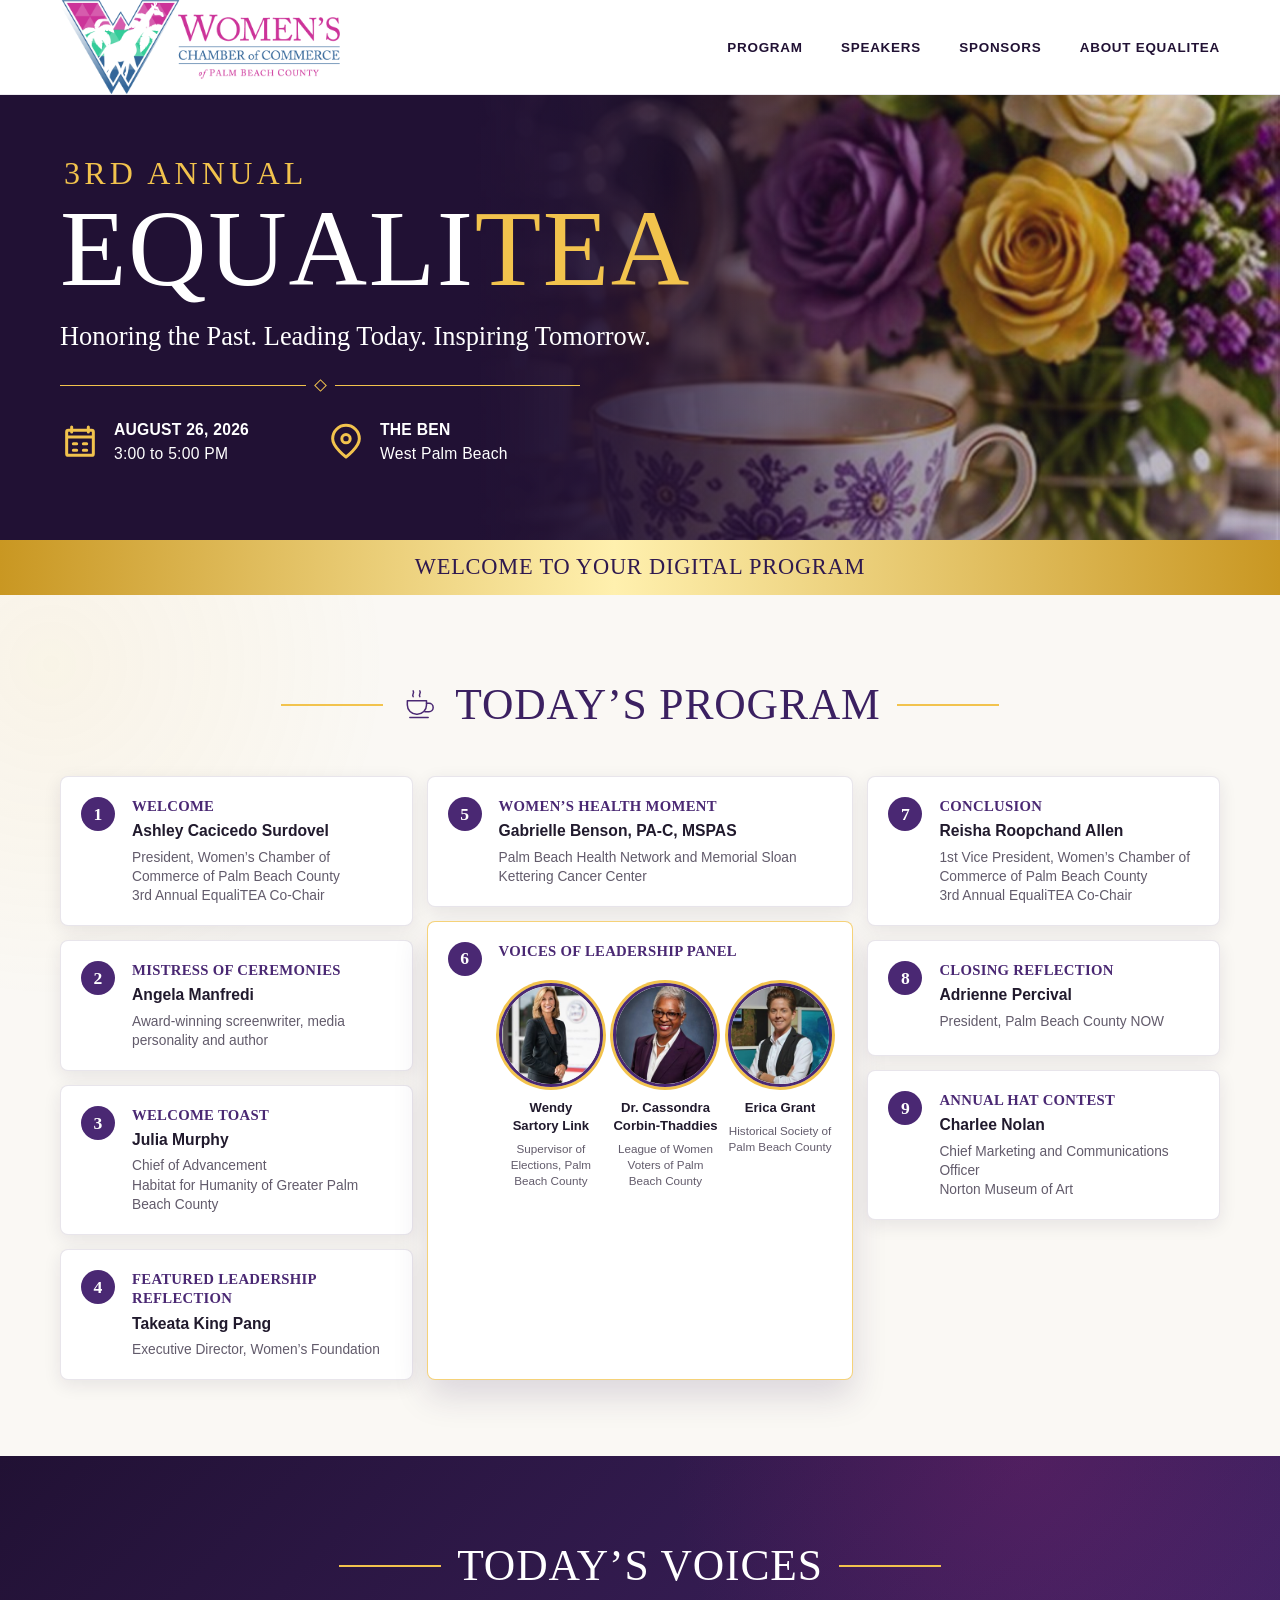
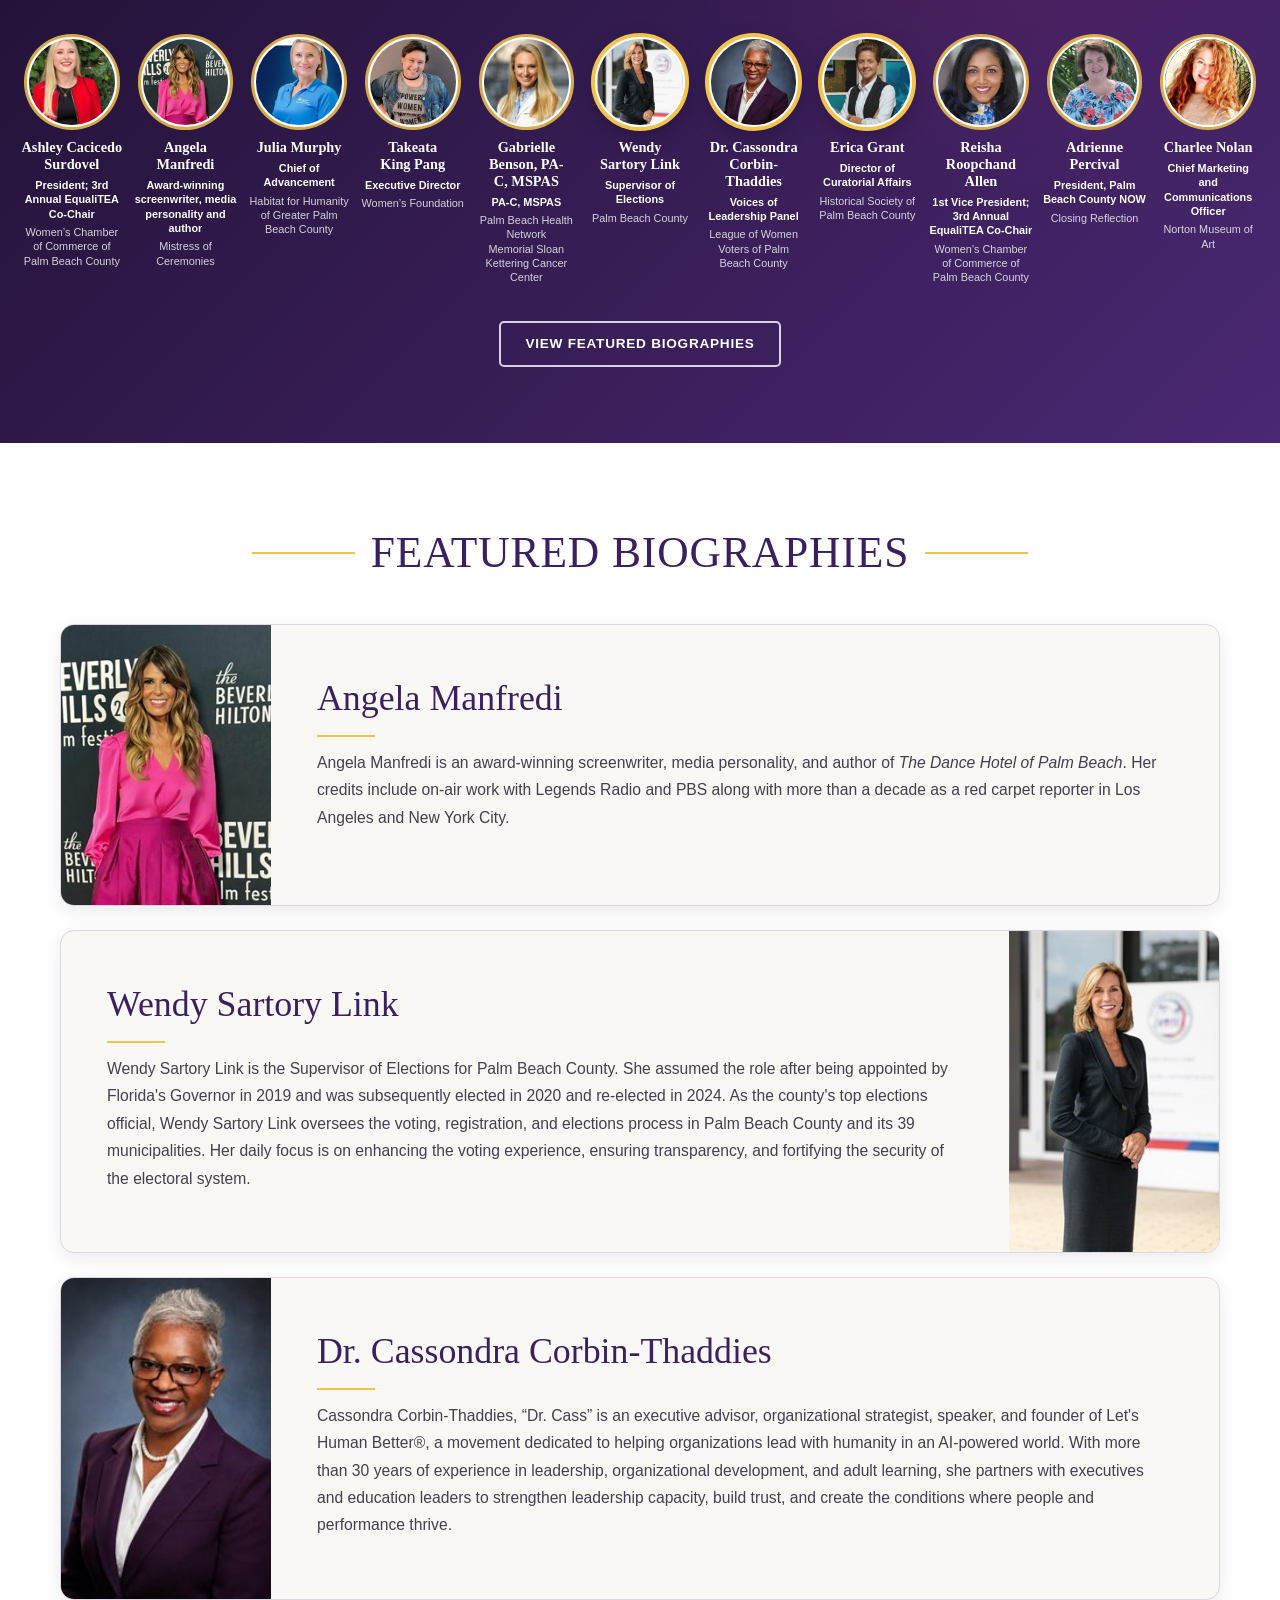
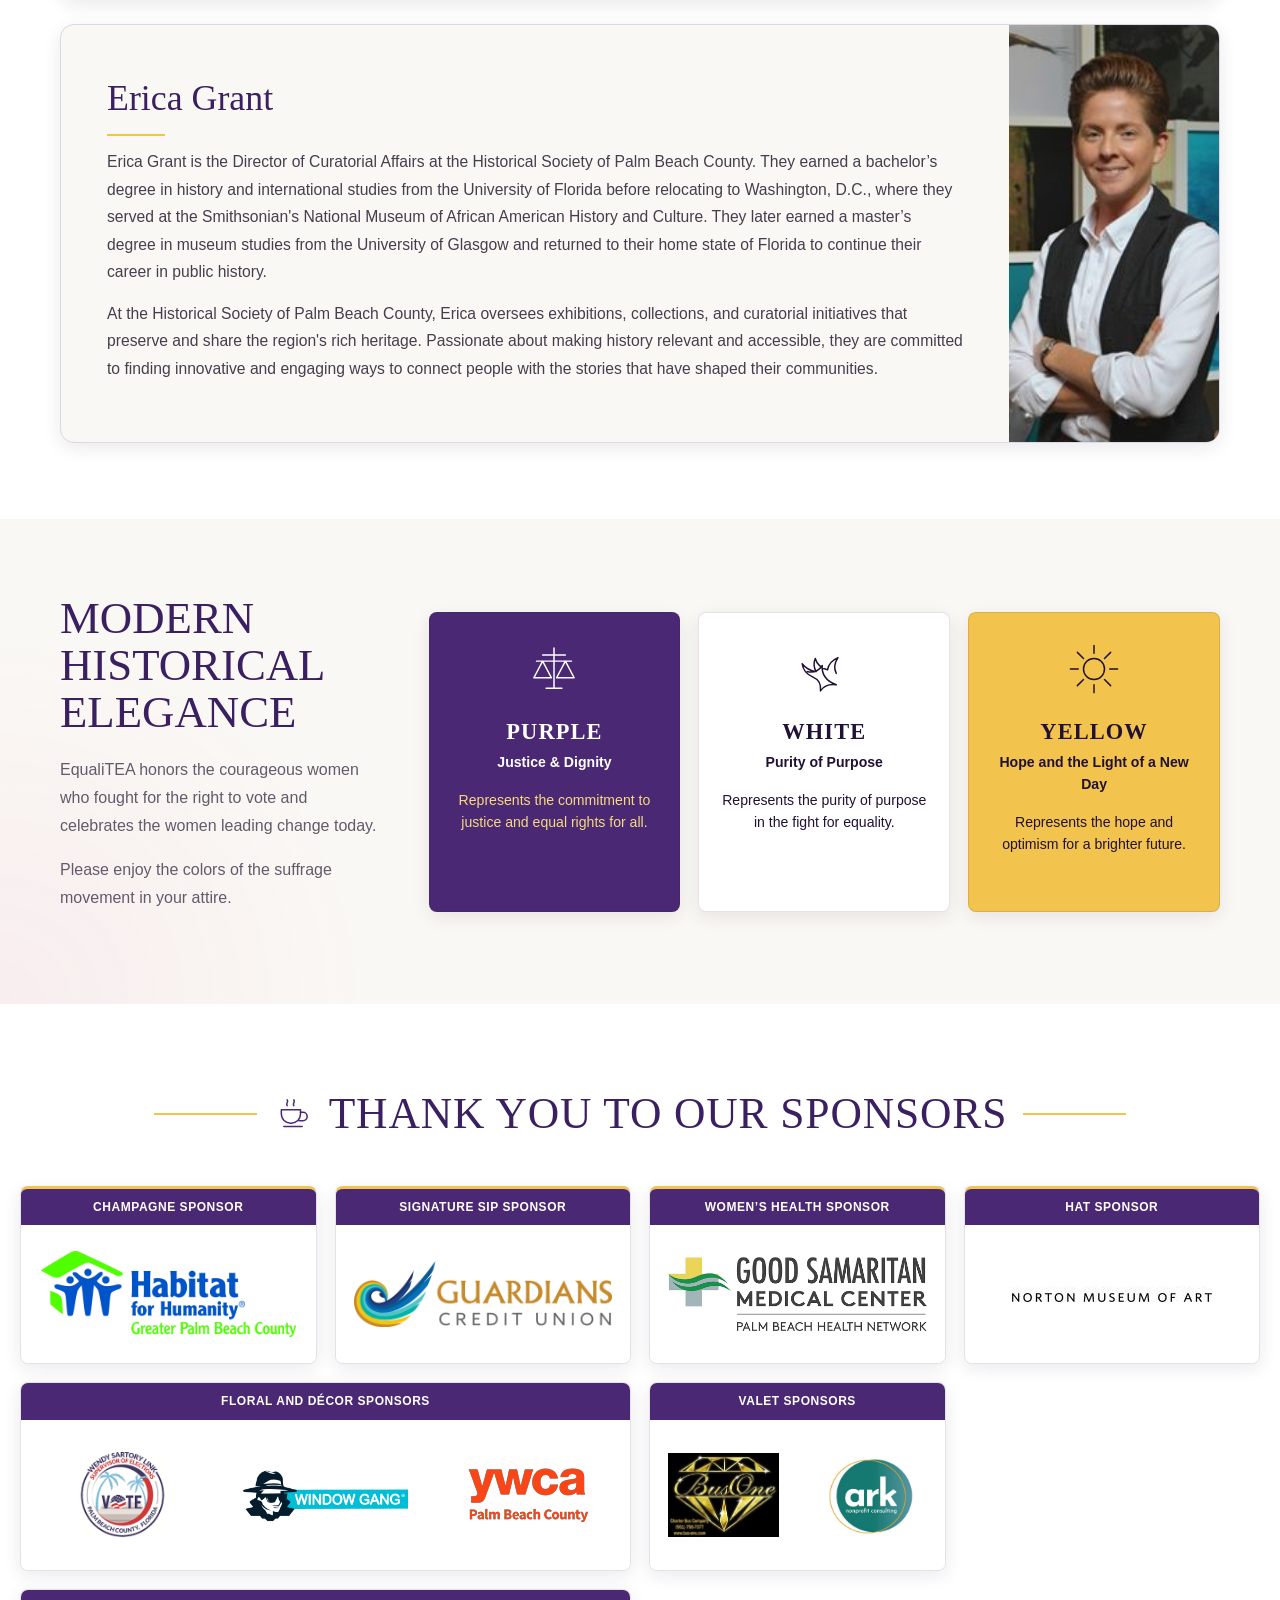
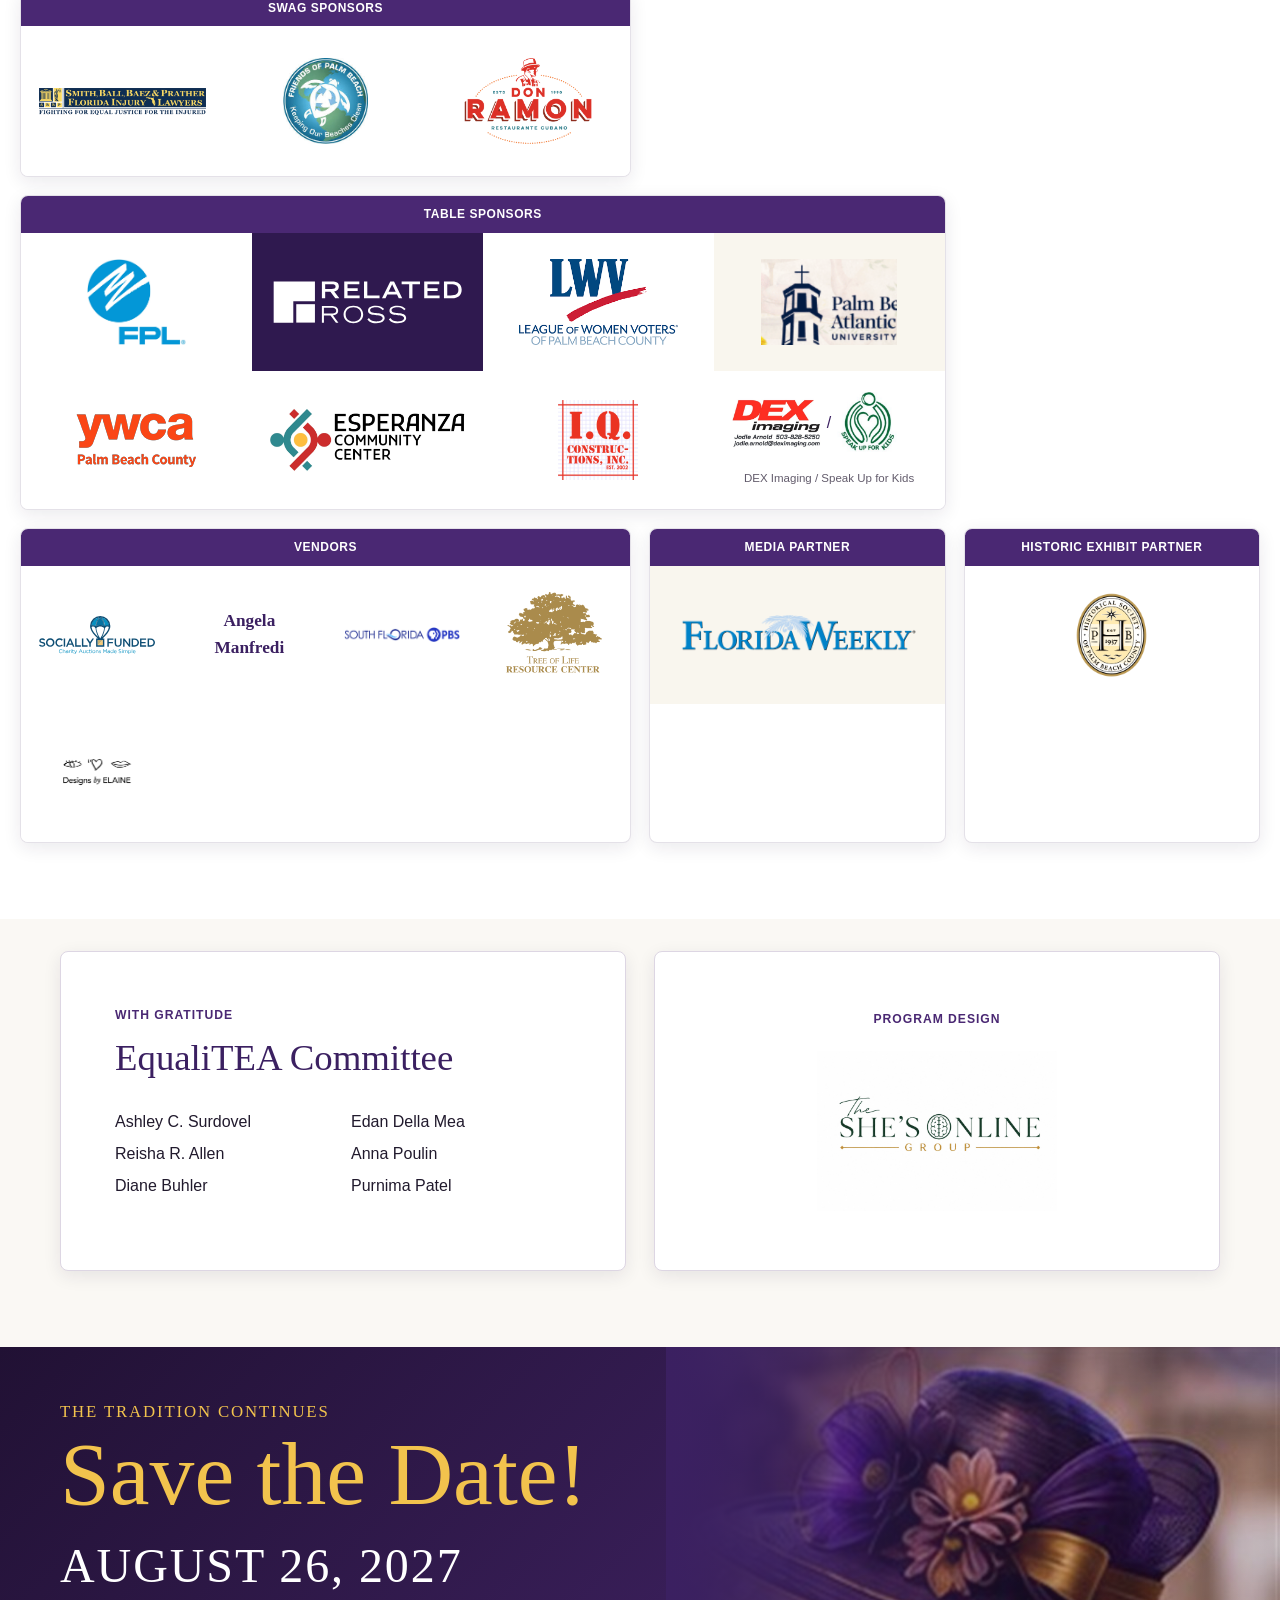
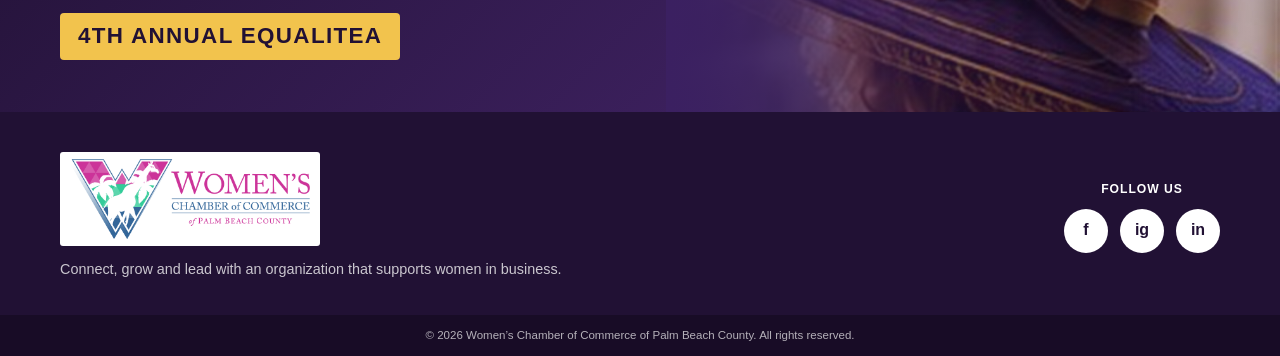
==== EQUALITEA_COMPLETE_DESIGNER_HANDOFF_2026-08-22/EQUALITEA_PRODUCTION_HANDOFF_v1/index.html @ b98bcc47 "Update final EqualiTEA production build and README" ====
<!doctype html>
<html lang="en">
<head>
  <meta charset="utf-8">
  <meta name="viewport" content="width=device-width, initial-scale=1">
  <meta name="theme-color" content="#2f194f">
  <meta name="description" content="The event-day digital program for the Women’s Chamber of Commerce of Palm Beach County 3rd Annual EqualiTEA on August 26, 2026.">
  <title>3rd Annual EqualiTEA Digital Program</title>
  <link rel="preload" as="image" href="assets/production/decor/hero-tea.jpg" fetchpriority="high">
  <link rel="stylesheet" href="styles.css">
</head>
<body>
  <a class="skip-link" href="#main-content">Skip to the digital program</a>

  <header class="site-header">
    <div class="site-header__inner">
      <a class="brand-link" href="#top" aria-label="3rd Annual EqualiTEA digital program home">
        <img src="assets/production/brand/womens-chamber-logo.png" width="758" height="254" decoding="async" fetchpriority="high" alt="Women’s Chamber of Commerce of Palm Beach County">
      </a>
      <nav class="primary-nav" aria-label="Digital program navigation">
        <a href="#program">Program</a>
        <a href="#speakers">Speakers</a>
        <a href="#sponsors">Sponsors</a>
        <a href="#about-equalitea">About EqualiTEA</a>
      </nav>
    </div>
  </header>

  <main id="main-content">
    <section class="hero" id="top" aria-labelledby="event-title">
      <div class="hero__image" aria-hidden="true"></div>
      <div class="hero__inner">
        <div class="hero__content">
          <h1 id="event-title">
            <span class="hero__ordinal">3rd Annual</span>
            <span class="hero__name">Equali<span>TEA</span></span>
          </h1>
          <p class="hero__theme">Honoring the Past. Leading Today. Inspiring Tomorrow.</p>
          <div class="hero__rule" aria-hidden="true"><span></span></div>
          <dl class="event-facts">
            <div class="event-fact">
              <svg aria-hidden="true" viewBox="0 0 24 24"><path d="M7 3v3m10-3v3M4 9h16M5 5h14a1 1 0 0 1 1 1v13a1 1 0 0 1-1 1H5a1 1 0 0 1-1-1V6a1 1 0 0 1 1-1Z"/><path d="M8 13h2m4 0h2m-8 4h2m4 0h2"/></svg>
              <div>
                <dt>August 26, 2026</dt>
                <dd>3:00 to 5:00 PM</dd>
              </div>
            </div>
            <div class="event-fact">
              <svg aria-hidden="true" viewBox="0 0 24 24"><path d="M20 10c0 5-8 11-8 11S4 15 4 10a8 8 0 1 1 16 0Z"/><circle cx="12" cy="10" r="2.5"/></svg>
              <div>
                <dt>The Ben</dt>
                <dd>West Palm Beach</dd>
              </div>
            </div>
          </dl>
        </div>
      </div>
      <p class="hero__welcome">Welcome to your digital program</p>
    </section>

    <section class="section program-section" id="program" aria-labelledby="program-title">
      <div class="container">
        <header class="section-heading">
          <span class="section-heading__line" aria-hidden="true"></span>
          <svg class="section-heading__icon" aria-hidden="true" viewBox="0 0 48 48">
            <path d="M10 19h23v5a11 11 0 0 1-11 11h-1A11 11 0 0 1 10 24v-5Z"/>
            <path d="M33 22h3a5 5 0 0 1 0 10h-5M13 39h22M17 14c-2-3 2-4 0-7m8 7c-2-3 2-4 0-7"/>
          </svg>
          <h2 id="program-title">Today’s Program</h2>
          <span class="section-heading__line" aria-hidden="true"></span>
        </header>

        <div class="program-grid">
          <div class="program-column">
            <article class="program-item">
              <span class="program-number">1</span>
              <div>
                <p class="program-role">Welcome</p>
                <h3>Ashley Cacicedo Surdovel</h3>
                <p>President, Women’s Chamber of Commerce of Palm Beach County</p>
                <p>3rd Annual EqualiTEA Co-Chair</p>
              </div>
            </article>
            <article class="program-item">
              <span class="program-number">2</span>
              <div>
                <p class="program-role">Mistress of Ceremonies</p>
                <h3>Angela Manfredi</h3>
                <p>Award-winning screenwriter, media personality and author</p>
              </div>
            </article>
            <article class="program-item">
              <span class="program-number">3</span>
              <div>
                <p class="program-role">Welcome Toast</p>
                <h3>Julia Murphy</h3>
                <p>Chief of Advancement</p>
                <p>Habitat for Humanity of Greater Palm Beach County</p>
              </div>
            </article>
            <article class="program-item">
              <span class="program-number">4</span>
              <div>
                <p class="program-role">Featured Leadership Reflection</p>
                <h3>Takeata King Pang</h3>
                <p>Executive Director, Women’s Foundation</p>
              </div>
            </article>
          </div>

          <div class="program-column program-column--featured">
            <article class="program-item">
              <span class="program-number">5</span>
              <div>
                <p class="program-role">Women’s Health Moment</p>
                <h3>Gabrielle Benson, PA-C, MSPAS</h3>
                <p>Palm Beach Health Network and Memorial Sloan Kettering Cancer Center</p>
              </div>
            </article>
            <article class="program-item program-panel">
              <span class="program-number">6</span>
              <div class="program-panel__content">
                <p class="program-role">Voices of Leadership Panel</p>
                <div class="program-panelists">
                  <div class="program-panelist">
                    <img src="assets/production/headshots/Wendy_Sartory_Link_Optimized.jpg" srcset="assets/production/headshots/responsive/Wendy_Sartory_Link_Optimized_240.jpg 240w, assets/production/headshots/Wendy_Sartory_Link_Optimized.jpg 600w" sizes="(max-width: 520px) 116px, (max-width: 760px) 86px, 104px" width="600" height="900" loading="lazy" decoding="async" alt="Portrait of Wendy Sartory Link">
                    <h3>Wendy Sartory Link</h3>
                    <p>Supervisor of Elections, Palm Beach County</p>
                  </div>
                  <div class="program-panelist">
                    <img src="assets/production/headshots/Dr_Cassondra_Corbin-Thaddies_Optimized.jpg" srcset="assets/production/headshots/responsive/Dr_Cassondra_Corbin-Thaddies_Optimized_240.jpg 240w, assets/production/headshots/Dr_Cassondra_Corbin-Thaddies_Optimized.jpg 592w" sizes="(max-width: 520px) 116px, (max-width: 760px) 86px, 104px" width="592" height="697" loading="lazy" decoding="async" alt="Portrait of Dr. Cassondra Corbin-Thaddies">
                    <h3>Dr. Cassondra Corbin-Thaddies</h3>
                    <p>League of Women Voters of Palm Beach County</p>
                  </div>
                  <div class="program-panelist">
                    <img src="assets/production/headshots/Erica_Grant_2026_Optimized.jpg" srcset="assets/production/headshots/responsive/Erica_Grant_2026_Optimized_240.jpg 240w, assets/production/headshots/Erica_Grant_2026_Optimized.jpg 720w" sizes="(max-width: 520px) 116px, (max-width: 760px) 86px, 104px" width="720" height="900" loading="lazy" decoding="async" alt="Portrait of Erica Grant">
                    <h3>Erica Grant</h3>
                    <p>Historical Society of Palm Beach County</p>
                  </div>
                </div>
              </div>
            </article>
          </div>

          <div class="program-column">
            <article class="program-item">
              <span class="program-number">7</span>
              <div>
                <p class="program-role">Conclusion</p>
                <h3>Reisha Roopchand Allen</h3>
                <p>1st Vice President, Women’s Chamber of Commerce of Palm Beach County</p>
                <p>3rd Annual EqualiTEA Co-Chair</p>
              </div>
            </article>
            <article class="program-item">
              <span class="program-number">8</span>
              <div>
                <p class="program-role">Closing Reflection</p>
                <h3>Adrienne Percival</h3>
                <p>President, Palm Beach County NOW</p>
              </div>
            </article>
            <article class="program-item">
              <span class="program-number">9</span>
              <div>
                <p class="program-role">Annual Hat Contest</p>
                <h3>Charlee Nolan</h3>
                <p>Chief Marketing and Communications Officer</p>
                <p>Norton Museum of Art</p>
              </div>
            </article>
          </div>
        </div>
      </div>
    </section>

    <section class="section voices-section" id="speakers" aria-labelledby="voices-title">
      <div class="container container--wide">
        <header class="section-heading section-heading--light">
          <span class="section-heading__line" aria-hidden="true"></span>
          <h2 id="voices-title">Today’s Voices</h2>
          <span class="section-heading__line" aria-hidden="true"></span>
        </header>

        <div class="voices-grid">
          <article class="voice-card">
            <img class="portrait" src="assets/production/headshots/Ashley_Cacicedo_Surdovel_Optimized.jpg" width="200" height="200" loading="lazy" decoding="async" alt="Portrait of Ashley Cacicedo Surdovel">
            <h3>Ashley Cacicedo Surdovel</h3>
            <p class="voice-title">President; 3rd Annual EqualiTEA Co-Chair</p>
            <p>Women’s Chamber of Commerce of Palm Beach County</p>
          </article>
          <article class="voice-card">
            <img class="portrait portrait--top" src="assets/production/headshots/Angela_Manfredi_Headshot.jpg" srcset="assets/production/headshots/responsive/Angela_Manfredi_Headshot_240.jpg 240w, assets/production/headshots/Angela_Manfredi_Headshot.jpg 675w" sizes="(max-width: 520px) 31vw, (max-width: 760px) 120px, 104px" width="675" height="900" loading="lazy" decoding="async" alt="Portrait of Angela Manfredi">
            <h3>Angela Manfredi</h3>
            <p class="voice-title">Award-winning screenwriter, media personality and author</p>
            <p>Mistress of Ceremonies</p>
          </article>
          <article class="voice-card">
            <img class="portrait" src="assets/production/headshots/Julia_Murphy_Optimized.jpg" srcset="assets/production/headshots/responsive/Julia_Murphy_Optimized_240.jpg 240w, assets/production/headshots/Julia_Murphy_Optimized.jpg 480w" sizes="(max-width: 520px) 31vw, (max-width: 760px) 120px, 104px" width="480" height="609" loading="lazy" decoding="async" alt="Portrait of Julia Murphy">
            <h3>Julia Murphy</h3>
            <p class="voice-title">Chief of Advancement</p>
            <p>Habitat for Humanity of Greater Palm Beach County</p>
          </article>
          <article class="voice-card">
            <img class="portrait" src="assets/production/headshots/Takeata_King_Pang_User_Provided.jpg" srcset="assets/production/headshots/responsive/Takeata_King_Pang_User_Provided_240.jpg 240w, assets/production/headshots/Takeata_King_Pang_User_Provided.jpg 900w" sizes="(max-width: 520px) 31vw, (max-width: 760px) 120px, 104px" width="900" height="900" loading="lazy" decoding="async" alt="Portrait of Takeata King Pang">
            <h3>Takeata King Pang</h3>
            <p class="voice-title">Executive Director</p>
            <p>Women’s Foundation</p>
          </article>
          <article class="voice-card">
            <img class="portrait" src="assets/production/headshots/Gabrielle_Benson_User_Provided.jpg" srcset="assets/production/headshots/responsive/Gabrielle_Benson_User_Provided_240.jpg 240w, assets/production/headshots/Gabrielle_Benson_User_Provided.jpg 899w" sizes="(max-width: 520px) 31vw, (max-width: 760px) 120px, 104px" width="899" height="900" loading="lazy" decoding="async" alt="Portrait of Gabrielle Benson">
            <h3>Gabrielle Benson, PA-C, MSPAS</h3>
            <p class="voice-title">PA-C, MSPAS</p>
            <p>Palm Beach Health Network</p>
            <p>Memorial Sloan Kettering Cancer Center</p>
          </article>
          <article class="voice-card voice-card--panelist">
            <img class="portrait" src="assets/production/headshots/Wendy_Sartory_Link_Optimized.jpg" srcset="assets/production/headshots/responsive/Wendy_Sartory_Link_Optimized_240.jpg 240w, assets/production/headshots/Wendy_Sartory_Link_Optimized.jpg 600w" sizes="(max-width: 520px) 31vw, (max-width: 760px) 120px, 104px" width="600" height="900" loading="lazy" decoding="async" alt="Portrait of Wendy Sartory Link">
            <h3>Wendy Sartory Link</h3>
            <p class="voice-title">Supervisor of Elections</p>
            <p>Palm Beach County</p>
          </article>
          <article class="voice-card voice-card--panelist">
            <img class="portrait" src="assets/production/headshots/Dr_Cassondra_Corbin-Thaddies_Optimized.jpg" srcset="assets/production/headshots/responsive/Dr_Cassondra_Corbin-Thaddies_Optimized_240.jpg 240w, assets/production/headshots/Dr_Cassondra_Corbin-Thaddies_Optimized.jpg 592w" sizes="(max-width: 520px) 31vw, (max-width: 760px) 120px, 104px" width="592" height="697" loading="lazy" decoding="async" alt="Portrait of Dr. Cassondra Corbin-Thaddies">
            <h3>Dr. Cassondra Corbin-Thaddies</h3>
            <p class="voice-title">Voices of Leadership Panel</p>
            <p>League of Women Voters of Palm Beach County</p>
          </article>
          <article class="voice-card voice-card--panelist">
            <img class="portrait" src="assets/production/headshots/Erica_Grant_2026_Optimized.jpg" srcset="assets/production/headshots/responsive/Erica_Grant_2026_Optimized_240.jpg 240w, assets/production/headshots/Erica_Grant_2026_Optimized.jpg 720w" sizes="(max-width: 520px) 31vw, (max-width: 760px) 120px, 104px" width="720" height="900" loading="lazy" decoding="async" alt="Portrait of Erica Grant">
            <h3>Erica Grant</h3>
            <p class="voice-title">Director of Curatorial Affairs</p>
            <p>Historical Society of Palm Beach County</p>
          </article>
          <article class="voice-card">
            <img class="portrait" src="assets/production/headshots/Reisha_Roopchand_Allen_Optimized.jpg" srcset="assets/production/headshots/responsive/Reisha_Roopchand_Allen_Optimized_240.jpg 240w, assets/production/headshots/Reisha_Roopchand_Allen_Optimized.jpg 720w" sizes="(max-width: 520px) 31vw, (max-width: 760px) 120px, 104px" width="720" height="728" loading="lazy" decoding="async" alt="Portrait of Reisha Roopchand Allen">
            <h3>Reisha Roopchand Allen</h3>
            <p class="voice-title">1st Vice President; 3rd Annual EqualiTEA Co-Chair</p>
            <p>Women’s Chamber of Commerce of Palm Beach County</p>
          </article>
          <article class="voice-card">
            <img class="portrait" src="assets/production/headshots/Adrienne_Percival_User_Provided.jpg" srcset="assets/production/headshots/responsive/Adrienne_Percival_User_Provided_240.jpg 240w, assets/production/headshots/Adrienne_Percival_User_Provided.jpg 601w" sizes="(max-width: 520px) 31vw, (max-width: 760px) 120px, 104px" width="601" height="900" loading="lazy" decoding="async" alt="Portrait of Adrienne Percival">
            <h3>Adrienne Percival</h3>
            <p class="voice-title">President, Palm Beach County NOW</p>
            <p>Closing Reflection</p>
          </article>
          <article class="voice-card">
            <img class="portrait" src="assets/production/headshots/Charlee_Nolan_User_Provided.jpg" srcset="assets/production/headshots/responsive/Charlee_Nolan_User_Provided_240.jpg 240w, assets/production/headshots/Charlee_Nolan_User_Provided.jpg 899w" sizes="(max-width: 520px) 31vw, (max-width: 760px) 120px, 104px" width="899" height="900" loading="lazy" decoding="async" alt="Portrait of Charlee Nolan">
            <h3>Charlee Nolan</h3>
            <p class="voice-title">Chief Marketing and Communications Officer</p>
            <p>Norton Museum of Art</p>
          </article>
        </div>

        <div class="section-cta">
          <a class="button button--outline" href="#biographies">View Featured Biographies</a>
        </div>
      </div>
    </section>

    <section class="section biographies-section" id="biographies" aria-labelledby="biographies-title">
      <div class="container">
        <header class="section-heading">
          <span class="section-heading__line" aria-hidden="true"></span>
          <h2 id="biographies-title">Featured Biographies</h2>
          <span class="section-heading__line" aria-hidden="true"></span>
        </header>

        <div class="biographies-list">
          <article class="biography">
            <img src="assets/production/headshots/Angela_Manfredi_Headshot.jpg" srcset="assets/production/headshots/responsive/Angela_Manfredi_Headshot_240.jpg 240w, assets/production/headshots/Angela_Manfredi_Headshot.jpg 675w" sizes="(max-width: 520px) 100vw, (max-width: 760px) 116px, 210px" width="675" height="900" loading="lazy" decoding="async" alt="Portrait of Angela Manfredi">
            <div>
              <h3>Angela Manfredi</h3>
              <p>Angela Manfredi is an award-winning screenwriter, media personality, and author of <em>The Dance Hotel of Palm Beach</em>. Her credits include on-air work with Legends Radio and PBS along with more than a decade as a red carpet reporter in Los Angeles and New York City.</p>
            </div>
          </article>
          <article class="biography">
            <img src="assets/production/headshots/Wendy_Sartory_Link_Optimized.jpg" srcset="assets/production/headshots/responsive/Wendy_Sartory_Link_Optimized_240.jpg 240w, assets/production/headshots/Wendy_Sartory_Link_Optimized.jpg 600w" sizes="(max-width: 520px) 100vw, (max-width: 760px) 116px, 210px" width="600" height="900" loading="lazy" decoding="async" alt="Portrait of Wendy Sartory Link">
            <div>
              <h3>Wendy Sartory Link</h3>
              <p>Wendy Sartory Link is the Supervisor of Elections for Palm Beach County. She assumed the role after being appointed by Florida's Governor in 2019 and was subsequently elected in 2020 and re-elected in 2024. As the county's top elections official, Wendy Sartory Link oversees the voting, registration, and elections process in Palm Beach County and its 39 municipalities. Her daily focus is on enhancing the voting experience, ensuring transparency, and fortifying the security of the electoral system.</p>
            </div>
          </article>
          <article class="biography">
            <img src="assets/production/headshots/Dr_Cassondra_Corbin-Thaddies_Optimized.jpg" srcset="assets/production/headshots/responsive/Dr_Cassondra_Corbin-Thaddies_Optimized_240.jpg 240w, assets/production/headshots/Dr_Cassondra_Corbin-Thaddies_Optimized.jpg 592w" sizes="(max-width: 520px) 100vw, (max-width: 760px) 116px, 210px" width="592" height="697" loading="lazy" decoding="async" alt="Portrait of Dr. Cassondra Corbin-Thaddies">
            <div>
              <h3>Dr. Cassondra Corbin-Thaddies</h3>
              <p>Cassondra Corbin-Thaddies, “Dr. Cass” is an executive advisor, organizational strategist, speaker, and founder of Let's Human Better®, a movement dedicated to helping organizations lead with humanity in an AI-powered world. With more than 30 years of experience in leadership, organizational development, and adult learning, she partners with executives and education leaders to strengthen leadership capacity, build trust, and create the conditions where people and performance thrive.</p>
            </div>
          </article>
          <article class="biography">
            <img src="assets/production/headshots/Erica_Grant_2026_Optimized.jpg" srcset="assets/production/headshots/responsive/Erica_Grant_2026_Optimized_240.jpg 240w, assets/production/headshots/Erica_Grant_2026_Optimized.jpg 720w" sizes="(max-width: 520px) 100vw, (max-width: 760px) 116px, 210px" width="720" height="900" loading="lazy" decoding="async" alt="Portrait of Erica Grant">
            <div>
              <h3>Erica Grant</h3>
              <p>Erica Grant is the Director of Curatorial Affairs at the Historical Society of Palm Beach County. They earned a bachelor’s degree in history and international studies from the University of Florida before relocating to Washington, D.C., where they served at the Smithsonian's National Museum of African American History and Culture. They later earned a master’s degree in museum studies from the University of Glasgow and returned to their home state of Florida to continue their career in public history.</p>
              <p>At the Historical Society of Palm Beach County, Erica oversees exhibitions, collections, and curatorial initiatives that preserve and share the region's rich heritage. Passionate about making history relevant and accessible, they are committed to finding innovative and engaging ways to connect people with the stories that have shaped their communities.</p>
            </div>
          </article>
        </div>
      </div>
    </section>

    <section class="section history-section" id="about-equalitea" aria-labelledby="history-title">
      <div class="container history-layout">
        <div class="history-intro">
          <h2 id="history-title">Modern Historical Elegance</h2>
          <p>EqualiTEA honors the courageous women who fought for the right to vote and celebrates the women leading change today.</p>
          <p>Please enjoy the colors of the suffrage movement in your attire.</p>
        </div>
        <div class="color-meanings">
          <article class="color-card color-card--purple">
            <svg aria-hidden="true" viewBox="0 0 64 64"><path d="M32 8v46M19 16h26M12 23h40M19 23 9 42h20L19 23Zm26 0L35 42h20L45 23ZM23 54h18"/></svg>
            <h3>Purple</h3>
            <p class="color-card__meaning">Justice &amp; Dignity</p>
            <p>Represents the commitment to justice and equal rights for all.</p>
          </article>
          <article class="color-card color-card--white">
            <svg aria-hidden="true" viewBox="0 0 64 64"><path d="M13 35c8 2 13-1 17-7-1 9 4 18 16 22-8-1-14 1-18 7 1-8-2-13-9-16-7-3-11-8-12-15 4 5 9 8 16 9-3-5-3-10-1-15 2 7 7 11 14 13 1-6 5-11 12-14-4 6-5 12-2 18"/></svg>
            <h3>White</h3>
            <p class="color-card__meaning">Purity of Purpose</p>
            <p>Represents the purity of purpose in the fight for equality.</p>
          </article>
          <article class="color-card color-card--yellow">
            <svg aria-hidden="true" viewBox="0 0 64 64"><circle cx="32" cy="32" r="12"/><path d="M32 5v9m0 36v9M5 32h9m36 0h9M13 13l7 7m24 24 7 7m0-38-7 7M20 44l-7 7"/></svg>
            <h3>Yellow</h3>
            <p class="color-card__meaning">Hope and the Light of a New Day</p>
            <p>Represents the hope and optimism for a brighter future.</p>
          </article>
        </div>
      </div>
    </section>

    <section class="section sponsors-section" id="sponsors" aria-labelledby="sponsors-title">
      <div class="container container--wide">
        <header class="section-heading">
          <span class="section-heading__line" aria-hidden="true"></span>
          <svg class="section-heading__icon" aria-hidden="true" viewBox="0 0 48 48"><path d="M10 19h23v5a11 11 0 0 1-11 11h-1A11 11 0 0 1 10 24v-5Z"/><path d="M33 22h3a5 5 0 0 1 0 10h-5M13 39h22M17 14c-2-3 2-4 0-7m8 7c-2-3 2-4 0-7"/></svg>
          <h2 id="sponsors-title">Thank You to Our Sponsors</h2>
          <span class="section-heading__line" aria-hidden="true"></span>
        </header>

        <div class="sponsor-groups">
          <section class="sponsor-group sponsor-group--feature" aria-labelledby="champagne-sponsor">
            <h3 id="champagne-sponsor">Champagne Sponsor</h3>
            <a class="sponsor-logo" href="https://habitatgreaterpbc.org/" aria-label="Visit Habitat for Humanity of Greater Palm Beach County">
              <img src="assets/production/sponsors/habitat-greater-pbc.jpg" loading="lazy" alt="Habitat for Humanity of Greater Palm Beach County">
            </a>
          </section>
          <section class="sponsor-group sponsor-group--feature" aria-labelledby="signature-sponsor">
            <h3 id="signature-sponsor">Signature Sip Sponsor</h3>
            <a class="sponsor-logo" href="https://www.guardianscu.coop/" aria-label="Visit Guardians Credit Union">
              <img src="assets/production/sponsors/guardians-credit-union.png" loading="lazy" alt="Guardians Credit Union">
            </a>
          </section>
          <section class="sponsor-group sponsor-group--feature" aria-labelledby="health-sponsor">
            <h3 id="health-sponsor">Women’s Health Sponsor</h3>
            <a class="sponsor-logo" href="https://www.palmbeachhealthnetwork.com/locations/detail/good-samaritan-medical-center" aria-label="Visit Good Samaritan Medical Center">
              <img src="assets/production/sponsors/good-samaritan.png" loading="lazy" alt="Good Samaritan Medical Center">
            </a>
          </section>
          <section class="sponsor-group sponsor-group--feature" aria-labelledby="hat-sponsor">
            <h3 id="hat-sponsor">Hat Sponsor</h3>
            <a class="sponsor-logo" href="https://www.norton.org/" aria-label="Visit Norton Museum of Art">
              <img src="assets/production/sponsors/norton-museum-cropped.jpg" loading="lazy" alt="Norton Museum of Art">
            </a>
          </section>

          <section class="sponsor-group sponsor-group--wide" aria-labelledby="floral-sponsors">
            <h3 id="floral-sponsors">Floral and Décor Sponsors</h3>
            <div class="sponsor-row">
              <a class="sponsor-logo" href="https://www.votepalmbeach.gov/" aria-label="Visit Palm Beach County Supervisor of Elections">
                <img src="assets/production/sponsors/pbc-supervisor-of-elections.png" loading="lazy" alt="Palm Beach County Supervisor of Elections">
              </a>
              <a class="sponsor-logo" href="https://www.windowgang.com/locations/" aria-label="Visit Window Gang locations">
                <img src="assets/production/sponsors/window-gang.png" loading="lazy" alt="Window Gang">
              </a>
              <a class="sponsor-logo" href="https://ywcapbc.org/" aria-label="Visit YWCA of Palm Beach County">
                <img src="assets/production/sponsors/ywca-pbc.png" loading="lazy" alt="YWCA of Palm Beach County">
              </a>
            </div>
          </section>

          <section class="sponsor-group" aria-labelledby="valet-sponsors">
            <h3 id="valet-sponsors">Valet Sponsors</h3>
            <div class="sponsor-row">
              <a class="sponsor-logo" href="https://bus-one.com/" aria-label="Visit Bus One">
                <img src="assets/production/sponsors/bus-one.jpg" loading="lazy" alt="Bus One">
              </a>
              <a class="sponsor-logo" href="https://www.arknonprofitconsulting.com/" aria-label="Visit Ark Nonprofit Consulting">
                <img src="assets/production/sponsors/ark-nonprofit-consulting.jpg" loading="lazy" alt="Ark Nonprofit Consulting">
              </a>
            </div>
          </section>

          <section class="sponsor-group sponsor-group--wide" aria-labelledby="swag-sponsors">
            <h3 id="swag-sponsors">Swag Sponsors</h3>
            <div class="sponsor-row">
              <a class="sponsor-logo" href="https://smithball.com/" aria-label="Visit Smith, Ball, Baez and Prather">
                <img src="assets/production/sponsors/smith-ball-baez-prather.png" loading="lazy" alt="Smith, Ball, Baez &amp; Prather">
              </a>
              <a class="sponsor-logo" href="https://www.friendsofpalmbeach.com/" aria-label="Visit Friends of Palm Beach">
                <img src="assets/production/sponsors/friends-of-palm-beach.jpg" loading="lazy" alt="Friends of Palm Beach">
              </a>
              <a class="sponsor-logo" href="https://www.donramonrestaurant.com/" aria-label="Visit Don Ramon Cuban Restaurant">
                <img src="assets/production/sponsors/don-ramon.png" loading="lazy" alt="Don Ramon Cuban Restaurant">
              </a>
            </div>
          </section>

          <section class="sponsor-group sponsor-group--table" aria-labelledby="table-sponsors">
            <h3 id="table-sponsors">Table Sponsors</h3>
            <div class="sponsor-row sponsor-row--many">
              <a class="sponsor-logo" href="https://www.fpl.com/" aria-label="Visit Florida Power and Light">
                <img src="assets/production/sponsors/fpl.jpg" loading="lazy" alt="Florida Power &amp; Light">
              </a>
              <a class="sponsor-logo sponsor-logo--dark" href="https://www.relatedross.com/" aria-label="Visit Related Ross">
                <img src="assets/production/sponsors/related-ross.svg" loading="lazy" alt="Related Ross">
              </a>
              <a class="sponsor-logo" href="https://lwvpbc.org/" aria-label="Visit League of Women Voters of Palm Beach County">
                <img src="assets/production/sponsors/lwv-pbc.png" loading="lazy" alt="League of Women Voters of Palm Beach County">
              </a>
              <a class="sponsor-logo sponsor-logo--cream" href="https://www.pba.edu/" aria-label="Visit Palm Beach Atlantic University">
                <img src="assets/production/sponsors/palm-beach-atlantic-university.png" loading="lazy" alt="Palm Beach Atlantic University">
              </a>
              <a class="sponsor-logo" href="https://ywcapbc.org/" aria-label="Visit YWCA of Palm Beach County">
                <img src="assets/production/sponsors/ywca-pbc.png" loading="lazy" alt="YWCA of Palm Beach County">
              </a>
              <a class="sponsor-logo" href="https://www.esperanzacommunitycenter.org/" aria-label="Visit Esperanza Community Center">
                <img src="assets/production/sponsors/esperanza-community-center.png" loading="lazy" alt="Esperanza Community Center">
              </a>
              <a class="sponsor-logo" href="https://www.iqconstructions.com/" aria-label="Visit I.Q. Construction">
                <img src="assets/production/sponsors/iq-constructions.png" loading="lazy" alt="I.Q. Construction">
              </a>
              <div class="sponsor-logo sponsor-logo--combined" aria-label="DEX Imaging and Speak Up for Kids recognition block. Link destination pending Chamber clarification.">
                <img src="assets/production/sponsors/dex-imaging.jpg" loading="lazy" alt="DEX Imaging">
                <span aria-hidden="true">/</span>
                <img src="assets/production/sponsors/speak-up-for-kids.jpg" loading="lazy" alt="Speak Up for Kids">
                <p>DEX Imaging / Speak Up for Kids</p>
              </div>
            </div>
          </section>

          <section class="sponsor-group sponsor-group--vendors" aria-labelledby="vendors">
            <h3 id="vendors">Vendors</h3>
            <div class="sponsor-row sponsor-row--many">
              <a class="sponsor-logo" href="https://sociallyfunded.org/" aria-label="Visit Socially Funded">
                <img src="assets/production/sponsors/socially-funded.svg" loading="lazy" alt="Socially Funded">
              </a>
              <a class="sponsor-name" href="https://angelamanfredi.com/">Angela Manfredi</a>
              <a class="sponsor-logo" href="https://www.southfloridapbs.org/" aria-label="Visit South Florida PBS">
                <img src="assets/production/sponsors/south-florida-pbs.png" loading="lazy" alt="PBS South Florida">
              </a>
              <a class="sponsor-logo" href="https://treeofliferesourcecenter.org/" aria-label="Visit Tree of Life Resource Center">
                <img src="assets/production/sponsors/tree-of-life-resource-center.png" loading="lazy" alt="Tree of Life Resource Center">
              </a>
              <a class="sponsor-logo" href="https://www.designsbyelaine.com/" aria-label="Visit Designs by Elaine">
                <img src="assets/production/sponsors/designs-by-elaine.png" loading="lazy" alt="Designs by Elaine">
              </a>
            </div>
          </section>

          <section class="sponsor-group" aria-labelledby="media-partner">
            <h3 id="media-partner">Media Partner</h3>
            <a class="sponsor-logo sponsor-logo--cream" href="https://www.floridaweekly.com/" aria-label="Visit Florida Weekly">
              <img src="assets/production/sponsors/florida-weekly-official.png" loading="lazy" alt="Florida Weekly">
            </a>
          </section>

          <section class="sponsor-group" aria-labelledby="historic-partner">
            <h3 id="historic-partner">Historic Exhibit Partner</h3>
            <a class="sponsor-logo" href="https://pbchistory.org/" aria-label="Visit Historical Society of Palm Beach County">
              <img src="assets/production/sponsors/historical-society-pbc.png" loading="lazy" alt="Historical Society of Palm Beach County">
            </a>
          </section>
        </div>
      </div>
    </section>

    <section class="section credits-section" id="credits" aria-labelledby="credits-title">
      <div class="container credits-grid">
        <div class="committee-card">
          <p class="credits-kicker">With Gratitude</p>
          <h2 id="credits-title">EqualiTEA Committee</h2>
          <ul>
            <li>Ashley C. Surdovel</li>
            <li>Reisha R. Allen</li>
            <li>Diane Buhler</li>
            <li>Edan Della Mea</li>
            <li>Anna Poulin</li>
            <li>Purnima Patel</li>
          </ul>
        </div>
        <div class="design-credit">
          <p class="credits-kicker">Program Design</p>
          <img src="assets/branding/2026_LOGO_THE_SHES_ONLINE_GROUP.png" width="1536" height="1024" loading="lazy" alt="The She’s Online Group">
        </div>
      </div>
    </section>

    <section class="save-date" id="save-the-date" aria-labelledby="save-date-title">
      <div class="save-date__image" aria-hidden="true">
        <img src="assets/production/decor/save-date-hat.jpg" width="687" height="426" loading="lazy" decoding="async" alt="">
      </div>
      <div class="container save-date__inner">
        <p class="save-date__tradition">The Tradition Continues</p>
        <h2 id="save-date-title">Save the Date!</h2>
        <p class="save-date__date">August 26, 2027</p>
        <p class="save-date__event">4th Annual EqualiTEA</p>
      </div>
    </section>
  </main>

  <footer class="site-footer">
    <div class="container site-footer__inner">
      <div>
        <img class="site-footer__logo" src="assets/production/brand/womens-chamber-logo.png" width="758" height="254" loading="lazy" alt="Women’s Chamber of Commerce of Palm Beach County">
        <p>Connect, grow and lead with an organization that supports women in business.</p>
      </div>
      <div class="footer-social">
        <p>Follow Us</p>
        <div>
          <a href="https://www.facebook.com/wccpbc" aria-label="Women’s Chamber of Commerce on Facebook, @wccpbc" title="@wccpbc">f</a>
          <a href="https://www.instagram.com/wccpbc/" aria-label="Women’s Chamber of Commerce on Instagram, @wccpbc" title="@wccpbc">ig</a>
          <a href="https://www.linkedin.com/company/wccpbc" aria-label="Women’s Chamber of Commerce on LinkedIn">in</a>
        </div>
      </div>
    </div>
    <p class="site-footer__copyright">© 2026 Women’s Chamber of Commerce of Palm Beach County. All rights reserved.</p>
  </footer>
</body>
</html>
---- EQUALITEA_COMPLETE_DESIGNER_HANDOFF_2026-08-22/EQUALITEA_PRODUCTION_HANDOFF_v1/styles.css ----
:root {
  --purple-950: #211134;
  --purple-900: #2f194f;
  --purple-800: #3b2061;
  --purple-700: #4a2873;
  --purple-100: #ede7f4;
  --magenta: #d3268f;
  --gold: #f2c34d;
  --gold-deep: #c99722;
  --ivory: #faf8f4;
  --white: #ffffff;
  --ink: #211a2d;
  --muted: #625b6b;
  --line: #ddd6e3;
  --shadow: 0 12px 32px rgba(33, 17, 52, 0.11);
  --shadow-soft: 0 5px 18px rgba(33, 17, 52, 0.09);
  --radius-sm: 8px;
  --radius-md: 14px;
  --radius-lg: 22px;
  --container: 1160px;
  --container-wide: 1320px;
  --display: Georgia, "Times New Roman", serif;
  --sans: "Segoe UI", Arial, sans-serif;
  --script: "Segoe Script", "Bradley Hand", cursive;
}

*,
*::before,
*::after {
  box-sizing: border-box;
}

html {
  scroll-behavior: smooth;
}

body {
  margin: 0;
  color: var(--ink);
  background: var(--white);
  font-family: var(--sans);
  font-size: 16px;
  line-height: 1.55;
  text-rendering: optimizeLegibility;
}

img,
svg {
  display: block;
  max-width: 100%;
}

img {
  height: auto;
}

a {
  color: inherit;
}

p,
h1,
h2,
h3,
dl,
dd {
  margin-top: 0;
}

h1,
h2,
h3 {
  text-wrap: balance;
}

section[id] {
  scroll-margin-top: 106px;
}

.skip-link {
  position: fixed;
  z-index: 999;
  top: 12px;
  left: 12px;
  padding: 12px 18px;
  color: var(--white);
  background: var(--purple-950);
  border-radius: var(--radius-sm);
  transform: translateY(-150%);
  transition: transform 160ms ease;
}

.skip-link:focus {
  transform: translateY(0);
}

:focus-visible {
  outline: 3px solid var(--gold);
  outline-offset: 4px;
}

.container {
  width: min(100% - 40px, var(--container));
  margin-inline: auto;
}

.container--wide {
  width: min(100% - 40px, var(--container-wide));
}

.section {
  padding: 76px 0;
}

.site-header {
  position: sticky;
  z-index: 100;
  top: 0;
  background: rgba(255, 255, 255, 0.97);
  border-bottom: 1px solid rgba(47, 25, 79, 0.09);
  backdrop-filter: blur(12px);
}

.site-header__inner {
  display: flex;
  align-items: center;
  justify-content: space-between;
  width: min(100% - 40px, var(--container));
  min-height: 82px;
  margin-inline: auto;
  gap: 36px;
}

.brand-link {
  flex: 0 1 300px;
}

.brand-link img {
  width: 280px;
}

.primary-nav {
  display: flex;
  align-items: center;
  justify-content: flex-end;
  gap: clamp(16px, 3vw, 42px);
}

.primary-nav a {
  position: relative;
  padding: 27px 0 24px;
  color: var(--purple-950);
  font-size: 0.84rem;
  font-weight: 750;
  letter-spacing: 0.055em;
  text-decoration: none;
  text-transform: uppercase;
  white-space: nowrap;
}

.primary-nav a::after {
  position: absolute;
  right: 0;
  bottom: 18px;
  left: 0;
  height: 2px;
  background: var(--purple-700);
  content: "";
  transform: scaleX(0);
  transform-origin: center;
  transition: transform 160ms ease;
}

.primary-nav a:hover::after,
.primary-nav a:focus-visible::after {
  transform: scaleX(1);
}

.hero {
  position: relative;
  min-height: 500px;
  overflow: hidden;
  color: var(--white);
  background: var(--purple-950);
}

.hero__image {
  position: absolute;
  inset: 0 0 0 auto;
  width: 63%;
  background: url("assets/production/decor/hero-tea.jpg") center / cover no-repeat;
}

.hero__image::after {
  position: absolute;
  inset: 0;
  background:
    linear-gradient(90deg, var(--purple-950) 0%, rgba(33, 17, 52, 0.92) 12%, rgba(33, 17, 52, 0.3) 55%, rgba(33, 17, 52, 0.08) 100%),
    linear-gradient(0deg, rgba(33, 17, 52, 0.22), rgba(33, 17, 52, 0.05));
  content: "";
}

.hero__inner {
  position: relative;
  z-index: 1;
  display: flex;
  align-items: center;
  width: min(100% - 40px, var(--container));
  min-height: 458px;
  margin-inline: auto;
  padding: 44px 0 66px;
}

.hero__content {
  width: min(660px, 65%);
}

.hero h1 {
  margin-bottom: 10px;
  font-family: var(--display);
  font-weight: 400;
  line-height: 0.9;
  text-transform: uppercase;
}

.hero__ordinal {
  display: block;
  margin: 0 0 12px 4px;
  color: var(--gold);
  font-size: clamp(1.35rem, 2.7vw, 2rem);
  letter-spacing: 0.13em;
}

.hero__name {
  display: block;
  font-size: clamp(4.15rem, 8.5vw, 7.7rem);
  letter-spacing: 0.015em;
}

.hero__name span {
  color: var(--gold);
}

.hero__theme {
  margin: 20px 0 24px;
  font-family: var(--script);
  font-size: clamp(1.05rem, 2.3vw, 1.65rem);
  line-height: 1.4;
}

.hero__rule {
  display: flex;
  align-items: center;
  width: min(520px, 100%);
  height: 13px;
  margin-bottom: 26px;
}

.hero__rule::before,
.hero__rule::after {
  flex: 1;
  height: 1px;
  background: var(--gold);
  content: "";
}

.hero__rule span {
  width: 9px;
  height: 9px;
  margin-inline: 10px;
  border: 1px solid var(--gold);
  transform: rotate(45deg);
}

.event-facts {
  display: flex;
  flex-wrap: wrap;
  gap: 24px 46px;
  margin-bottom: 0;
}

.event-fact {
  display: flex;
  align-items: center;
  gap: 14px;
  min-width: 220px;
}

.event-fact svg {
  width: 40px;
  height: 40px;
  color: var(--gold);
  fill: none;
  stroke: currentColor;
  stroke-linecap: round;
  stroke-linejoin: round;
  stroke-width: 1.8;
}

.event-fact dt,
.event-fact dd {
  margin: 0;
  font-size: 0.98rem;
  letter-spacing: 0.015em;
}

.event-fact dt {
  font-weight: 750;
  text-transform: uppercase;
}

.hero__welcome {
  position: absolute;
  z-index: 2;
  right: 0;
  bottom: 0;
  left: 0;
  margin: 0;
  padding: 10px 20px;
  color: var(--purple-900);
  background: linear-gradient(90deg, var(--gold-deep), #fff0ae 48%, var(--gold-deep));
  font-family: var(--display);
  font-size: clamp(1.05rem, 2vw, 1.4rem);
  letter-spacing: 0.035em;
  text-align: center;
  text-transform: uppercase;
}

.section-heading {
  display: flex;
  align-items: center;
  justify-content: center;
  gap: 16px;
  margin: 0 auto 38px;
  color: var(--purple-800);
}

.section-heading h2 {
  margin: 0;
  font-family: var(--display);
  font-size: clamp(1.85rem, 3.4vw, 2.75rem);
  font-weight: 400;
  letter-spacing: 0.02em;
  text-align: center;
  text-transform: uppercase;
}

.section-heading__line {
  width: clamp(42px, 8vw, 120px);
  height: 2px;
  background: var(--gold);
}

.section-heading__icon {
  width: 40px;
  height: 40px;
  flex: 0 0 40px;
  color: var(--purple-700);
  fill: none;
  stroke: currentColor;
  stroke-linecap: round;
  stroke-linejoin: round;
  stroke-width: 1.8;
}

.program-section {
  background:
    radial-gradient(circle at 4% 8%, rgba(242, 195, 77, 0.08), transparent 23%),
    var(--ivory);
}

.program-grid {
  display: grid;
  grid-template-columns: 0.95fr 1.15fr 0.95fr;
  align-items: stretch;
  gap: 14px;
}

.program-column {
  display: flex;
  min-width: 0;
  flex-direction: column;
  gap: 14px;
}

.program-item {
  display: grid;
  grid-template-columns: 38px minmax(0, 1fr);
  gap: 13px;
  min-height: 116px;
  padding: 20px;
  background: var(--white);
  border: 1px solid rgba(47, 25, 79, 0.11);
  border-radius: var(--radius-sm);
  box-shadow: var(--shadow-soft);
}

.program-number {
  display: grid;
  width: 34px;
  height: 34px;
  place-items: center;
  color: var(--white);
  background: var(--purple-700);
  border-radius: 50%;
  font-family: var(--display);
  font-size: 1.1rem;
  font-weight: 700;
}

.program-role {
  margin: 0 0 4px;
  color: var(--purple-700);
  font-family: var(--display);
  font-size: 0.92rem;
  font-weight: 700;
  letter-spacing: 0.02em;
  line-height: 1.3;
  text-transform: uppercase;
}

.program-item h3 {
  margin: 0 0 6px;
  font-size: 0.98rem;
  line-height: 1.35;
}

.program-item p:not(.program-role) {
  margin: 0;
  color: var(--muted);
  font-size: 0.86rem;
  line-height: 1.4;
}

.program-panel {
  flex: 1;
  min-height: 336px;
  border-color: rgba(242, 195, 77, 0.75);
  box-shadow: 0 16px 34px rgba(47, 25, 79, 0.15);
}

.program-panel__content {
  min-width: 0;
}

.program-panelists {
  display: grid;
  grid-template-columns: repeat(3, minmax(0, 1fr));
  gap: 10px;
  margin-top: 22px;
}

.program-panelist {
  min-width: 0;
  text-align: center;
}

.program-panelist img {
  width: 104px;
  aspect-ratio: 1;
  margin: 0 auto 12px;
  object-fit: cover;
  object-position: center 28%;
  border: 3px solid var(--purple-700);
  border-radius: 50%;
  box-shadow: 0 0 0 3px var(--gold);
}

.program-panelist h3 {
  font-size: 0.82rem;
}

.program-panelist p {
  font-size: 0.73rem !important;
}

.voices-section {
  color: var(--white);
  background:
    radial-gradient(circle at 80% 0%, rgba(211, 38, 143, 0.16), transparent 30%),
    linear-gradient(135deg, var(--purple-950), var(--purple-700));
}

.section-heading--light {
  color: var(--white);
}

.voices-grid {
  display: grid;
  grid-template-columns: repeat(11, minmax(0, 1fr));
  align-items: start;
  gap: 16px 10px;
}

.voice-card {
  min-width: 0;
  text-align: center;
}

.portrait {
  width: clamp(72px, 7vw, 104px);
  aspect-ratio: 1;
  margin: 0 auto 12px;
  object-fit: cover;
  object-position: center 24%;
  background: var(--purple-100);
  border: 2px solid var(--white);
  border-radius: 50%;
  box-shadow: 0 0 0 3px rgba(242, 195, 77, 0.86);
}

.portrait--top {
  object-position: center 14%;
}

.portrait--placeholder {
  object-position: center;
}

.portrait--missing {
  display: grid;
  place-items: center;
  color: var(--purple-950);
  background: linear-gradient(145deg, var(--gold), #fff3bd);
  font-family: var(--display);
  font-size: 1.1rem;
  font-weight: 700;
}

.voice-card--panelist .portrait {
  box-shadow: 0 0 0 4px var(--gold), 0 8px 24px rgba(0, 0, 0, 0.28);
}

.voice-card--pending .portrait {
  box-shadow: 0 0 0 3px rgba(255, 255, 255, 0.5);
}

.voice-card h3 {
  margin: 0 0 5px;
  font-family: var(--display);
  font-size: clamp(0.82rem, 1.12vw, 1rem);
  line-height: 1.18;
}

.voice-card p {
  margin: 0;
  color: rgba(255, 255, 255, 0.8);
  font-size: clamp(0.66rem, 0.85vw, 0.78rem);
  line-height: 1.32;
}

.voice-card .voice-title {
  margin-bottom: 4px;
  color: var(--white);
  font-weight: 700;
}

.voice-card .photo-note {
  margin-top: 7px;
  color: var(--gold);
  font-size: 0.64rem;
  font-weight: 700;
  letter-spacing: 0.04em;
  text-transform: uppercase;
}

.section-cta {
  margin-top: 36px;
  text-align: center;
}

.button {
  display: inline-flex;
  min-height: 46px;
  align-items: center;
  justify-content: center;
  padding: 10px 24px;
  border-radius: 5px;
  font-size: 0.85rem;
  font-weight: 750;
  letter-spacing: 0.055em;
  text-decoration: none;
  text-transform: uppercase;
}

.button--outline {
  color: var(--white);
  border: 2px solid rgba(255, 255, 255, 0.8);
}

.button--outline:hover {
  color: var(--purple-950);
  background: var(--white);
}

.biographies-section {
  background: var(--white);
}

.biographies-list {
  display: grid;
  gap: 24px;
}

.biography {
  display: grid;
  grid-template-columns: 210px minmax(0, 1fr);
  align-items: stretch;
  overflow: hidden;
  background: var(--ivory);
  border: 1px solid var(--line);
  border-radius: var(--radius-md);
  box-shadow: var(--shadow-soft);
}

.biography:nth-child(even) {
  grid-template-columns: minmax(0, 1fr) 210px;
}

.biography:nth-child(even) img {
  grid-column: 2;
}

.biography:nth-child(even) > div {
  grid-column: 1;
  grid-row: 1;
}

.biography img {
  width: 100%;
  height: 100%;
  min-height: 260px;
  object-fit: cover;
  object-position: center 20%;
}

.biography > div {
  padding: clamp(26px, 4vw, 46px);
}

.biography h3 {
  position: relative;
  margin: 0 0 22px;
  color: var(--purple-800);
  font-family: var(--display);
  font-size: clamp(1.55rem, 2.8vw, 2.25rem);
  font-weight: 400;
}

.biography h3::after {
  position: absolute;
  bottom: -10px;
  left: 0;
  width: 58px;
  height: 2px;
  background: var(--gold);
  content: "";
}

.biography p {
  margin-bottom: 14px;
  color: #453e4e;
  font-size: 0.98rem;
  line-height: 1.75;
}

.history-section {
  background:
    radial-gradient(circle at 0% 100%, rgba(211, 38, 143, 0.05), transparent 27%),
    var(--ivory);
}

.history-layout {
  display: grid;
  grid-template-columns: minmax(240px, 0.8fr) minmax(0, 2fr);
  align-items: center;
  gap: 52px;
}

.history-intro h2 {
  margin-bottom: 20px;
  color: var(--purple-800);
  font-family: var(--display);
  font-size: clamp(2rem, 3.5vw, 3rem);
  font-weight: 400;
  line-height: 1.05;
  text-transform: uppercase;
}

.history-intro p {
  color: var(--muted);
  line-height: 1.75;
}

.color-meanings {
  display: grid;
  grid-template-columns: repeat(3, minmax(0, 1fr));
  gap: 18px;
}

.color-card {
  min-height: 300px;
  padding: 28px 22px;
  border: 1px solid rgba(47, 25, 79, 0.12);
  border-radius: var(--radius-sm);
  box-shadow: var(--shadow-soft);
  text-align: center;
}

.color-card svg {
  width: 56px;
  height: 56px;
  margin: 0 auto 18px;
  fill: none;
  stroke: currentColor;
  stroke-linecap: round;
  stroke-linejoin: round;
  stroke-width: 1.7;
}

.color-card h3 {
  margin-bottom: 3px;
  font-family: var(--display);
  font-size: 1.4rem;
  letter-spacing: 0.05em;
  text-transform: uppercase;
}

.color-card p {
  font-size: 0.88rem;
  line-height: 1.55;
}

.color-card__meaning {
  margin-bottom: 16px;
  font-weight: 750;
}

.color-card--purple {
  color: var(--white);
  background: var(--purple-700);
}

.color-card--purple p:not(.color-card__meaning) {
  color: #f6da7e;
}

.color-card--white {
  color: var(--purple-950);
  background: var(--white);
}

.color-card--yellow {
  color: var(--purple-950);
  background: var(--gold);
}

.sponsors-section {
  background: var(--white);
}

.sponsor-groups {
  display: grid;
  grid-template-columns: repeat(4, minmax(0, 1fr));
  gap: 18px;
}

.sponsor-group {
  min-width: 0;
  overflow: hidden;
  background: var(--white);
  border: 1px solid rgba(47, 25, 79, 0.13);
  border-radius: var(--radius-sm);
  box-shadow: var(--shadow-soft);
}

.sponsor-group h3 {
  margin: 0;
  padding: 9px 12px;
  color: var(--white);
  background: var(--purple-700);
  font-size: 0.75rem;
  letter-spacing: 0.045em;
  text-align: center;
  text-transform: uppercase;
}

.sponsor-group--wide,
.sponsor-group--vendors {
  grid-column: span 2;
}

.sponsor-group--table {
  grid-column: span 3;
}

.sponsor-group--feature {
  border-top: 3px solid var(--gold);
}

.sponsor-row {
  display: grid;
  grid-template-columns: repeat(2, minmax(0, 1fr));
  align-items: stretch;
  min-height: 150px;
}

.sponsor-group--wide .sponsor-row {
  grid-template-columns: repeat(3, minmax(0, 1fr));
}

.sponsor-row--many {
  grid-template-columns: repeat(4, minmax(0, 1fr));
}

.sponsor-logo,
.sponsor-name {
  display: flex;
  min-width: 0;
  min-height: 138px;
  align-items: center;
  justify-content: center;
  padding: 18px;
  color: var(--purple-800);
  background: var(--white);
  border: 0;
  text-align: center;
  text-decoration: none;
}

a.sponsor-logo,
a.sponsor-name {
  transition: background 150ms ease, box-shadow 150ms ease, transform 150ms ease;
}

a.sponsor-logo:hover,
a.sponsor-name:hover {
  position: relative;
  z-index: 1;
  background: var(--ivory);
  box-shadow: inset 0 0 0 2px var(--gold);
  transform: translateY(-2px);
}

.sponsor-logo img {
  width: auto;
  max-width: 100%;
  max-height: 86px;
  object-fit: contain;
}

.sponsor-name {
  font-family: var(--display);
  font-size: 1.08rem;
  font-weight: 700;
}

.sponsor-logo--dark {
  background: var(--purple-900);
}

a.sponsor-logo--dark:hover {
  background: var(--purple-700);
}

.sponsor-logo--cream {
  background: #f9f6ee;
}

.sponsor-logo--combined {
  display: grid;
  grid-template-columns: 1fr auto 1fr;
  gap: 6px;
}

.sponsor-logo--combined img {
  max-height: 62px;
}

.sponsor-logo--combined p {
  grid-column: 1 / -1;
  margin: 4px 0 0;
  color: var(--muted);
  font-size: 0.72rem;
}

.credits-section {
  padding-top: 32px;
  background: var(--ivory);
}

.credits-grid {
  display: grid;
  grid-template-columns: 1fr 1fr;
  gap: 28px;
}

.committee-card,
.design-credit {
  min-height: 320px;
  padding: clamp(30px, 5vw, 54px);
  background: var(--white);
  border: 1px solid var(--line);
  border-radius: var(--radius-sm);
  box-shadow: var(--shadow-soft);
}

.credits-kicker {
  margin-bottom: 5px;
  color: var(--purple-700);
  font-size: 0.76rem;
  font-weight: 800;
  letter-spacing: 0.08em;
  text-transform: uppercase;
}

.credits-grid h2 {
  margin-bottom: 24px;
  color: var(--purple-800);
  font-family: var(--display);
  font-size: clamp(1.65rem, 3vw, 2.3rem);
  font-weight: 400;
}

.committee-card ul {
  columns: 2;
  margin: 0;
  padding: 0;
  list-style: none;
}

.committee-card li {
  margin-bottom: 7px;
  break-inside: avoid;
}

.design-credit {
  display: grid;
  align-content: center;
  gap: 18px;
  text-align: center;
}

.design-credit img {
  width: min(280px, 80%);
  max-height: 160px;
  margin: 0 auto;
  object-fit: contain;
}

.save-date {
  position: relative;
  min-height: 330px;
  overflow: hidden;
  color: var(--white);
  background: linear-gradient(135deg, var(--purple-950), var(--purple-700));
}

.save-date__image {
  position: absolute;
  inset: 0 0 0 auto;
  width: 48%;
}

.save-date__image img {
  width: 100%;
  height: 100%;
  object-fit: cover;
}

.save-date__image::before {
  position: absolute;
  inset: 0;
  z-index: 1;
  background: linear-gradient(90deg, var(--purple-800), rgba(59, 32, 97, 0.38) 50%, rgba(59, 32, 97, 0.12));
  pointer-events: none;
  content: "";
}

.save-date__inner {
  position: relative;
  z-index: 1;
  padding-top: 52px;
  padding-bottom: 52px;
}

.save-date__tradition {
  margin-bottom: 2px;
  color: var(--gold);
  font-family: var(--display);
  font-size: 1.05rem;
  letter-spacing: 0.11em;
  text-transform: uppercase;
}

.save-date h2 {
  margin-bottom: 8px;
  color: var(--gold);
  font-family: var(--script);
  font-size: clamp(3.5rem, 7vw, 6.2rem);
  font-weight: 400;
  line-height: 1.05;
}

.save-date__date {
  margin-bottom: 10px;
  font-family: var(--display);
  font-size: clamp(1.8rem, 4vw, 3rem);
  letter-spacing: 0.04em;
  text-transform: uppercase;
}

.save-date__event {
  display: inline-block;
  margin: 0;
  padding: 6px 18px;
  color: var(--purple-950);
  background: var(--gold);
  border-radius: 4px;
  font-size: clamp(1rem, 2vw, 1.4rem);
  font-weight: 800;
  letter-spacing: 0.06em;
  text-transform: uppercase;
}

.site-footer {
  color: var(--white);
  background: var(--purple-950);
}

.site-footer__inner {
  display: grid;
  grid-template-columns: minmax(0, 1fr) auto;
  align-items: center;
  gap: 36px;
  padding-top: 40px;
  padding-bottom: 34px;
}

.site-footer__logo {
  width: 260px;
  margin-bottom: 12px;
  padding: 7px 10px;
  background: var(--white);
  border-radius: 3px;
}

.site-footer__inner p {
  max-width: 550px;
  margin-bottom: 0;
  color: rgba(255, 255, 255, 0.76);
  font-size: 0.9rem;
}

.footer-social > p {
  margin-bottom: 10px;
  color: var(--white);
  font-size: 0.76rem;
  font-weight: 800;
  letter-spacing: 0.08em;
  text-align: center;
  text-transform: uppercase;
}

.footer-social > div {
  display: flex;
  gap: 12px;
}

.footer-social a {
  display: grid;
  width: 44px;
  height: 44px;
  place-items: center;
  color: var(--purple-950);
  background: var(--white);
  border-radius: 50%;
  font-weight: 800;
  text-decoration: none;
  text-transform: lowercase;
}

.footer-social a:hover {
  background: var(--gold);
}

.site-footer__copyright {
  margin: 0;
  padding: 12px 20px;
  color: rgba(255, 255, 255, 0.68);
  background: #180c26;
  font-size: 0.72rem;
  text-align: center;
}

@media (max-width: 1120px) {
  .voices-grid {
    grid-template-columns: repeat(6, minmax(0, 1fr));
    row-gap: 30px;
  }

  .sponsor-groups {
    grid-template-columns: repeat(3, minmax(0, 1fr));
  }

  .sponsor-group--table {
    grid-column: span 3;
  }

  .sponsor-group--vendors {
    grid-column: span 2;
  }
}

@media (max-width: 920px) {
  .site-header__inner {
    flex-direction: column;
    gap: 0;
    padding-top: 10px;
    padding-bottom: 8px;
  }

  .brand-link {
    flex: none;
  }

  .brand-link img {
    width: 230px;
  }

  .primary-nav {
    width: 100%;
    justify-content: center;
    gap: 12px 24px;
  }

  .primary-nav a {
    padding: 10px 0;
    font-size: 0.76rem;
  }

  .primary-nav a::after {
    bottom: 5px;
  }

  section[id] {
    scroll-margin-top: 132px;
  }

  .hero__content {
    width: 74%;
  }

  .hero__image {
    width: 70%;
  }

  .program-grid {
    grid-template-columns: 1fr 1fr;
  }

  .program-column:last-child {
    grid-column: 1 / -1;
    display: grid;
    grid-template-columns: repeat(3, minmax(0, 1fr));
  }

  .program-column:last-child .program-item {
    height: 100%;
  }

  .history-layout {
    grid-template-columns: 1fr;
  }

  .history-intro {
    max-width: 650px;
  }

  .sponsor-groups {
    grid-template-columns: repeat(2, minmax(0, 1fr));
  }

  .sponsor-group--table,
  .sponsor-group--vendors,
  .sponsor-group--wide {
    grid-column: span 2;
  }
}

@media (max-width: 720px) {
  .container,
  .container--wide,
  .site-header__inner,
  .hero__inner {
    width: min(100% - 28px, var(--container));
  }

  .section {
    padding: 58px 0;
  }

  .site-header {
    position: relative;
  }

  .site-header__inner {
    align-items: stretch;
  }

  .brand-link img {
    width: 210px;
    margin: 0 auto;
  }

  .primary-nav {
    display: grid;
    grid-template-columns: repeat(2, 1fr);
    gap: 4px 10px;
    margin-top: 6px;
  }

  .primary-nav a {
    display: flex;
    min-height: 44px;
    align-items: center;
    justify-content: center;
    padding: 8px 5px;
    border-top: 1px solid rgba(47, 25, 79, 0.1);
    text-align: center;
  }

  .primary-nav a::after {
    display: none;
  }

  section[id] {
    scroll-margin-top: 18px;
  }

  .hero {
    min-height: 615px;
  }

  .hero__image {
    width: 100%;
    opacity: 0.78;
  }

  .hero__image::after {
    background:
      linear-gradient(90deg, rgba(33, 17, 52, 0.96), rgba(33, 17, 52, 0.55)),
      linear-gradient(0deg, rgba(33, 17, 52, 0.62), rgba(33, 17, 52, 0.1));
  }

  .hero__inner {
    min-height: 570px;
    padding: 44px 0 82px;
  }

  .hero__content {
    width: 100%;
  }

  .hero__name {
    font-size: clamp(2.75rem, 12.5vw, 4.7rem);
    letter-spacing: 0;
  }

  .hero__theme {
    max-width: 420px;
  }

  .event-facts {
    display: grid;
    gap: 18px;
  }

  .section-heading {
    gap: 9px;
  }

  .section-heading__icon {
    width: 32px;
    height: 32px;
    flex-basis: 32px;
  }

  .program-grid,
  .program-column:last-child {
    display: flex;
    grid-template-columns: none;
    flex-direction: column;
  }

  .program-panel {
    min-height: 0;
  }

  .program-panelists {
    margin-top: 20px;
  }

  .program-panelist img {
    width: 86px;
  }

  .voices-grid {
    grid-template-columns: repeat(2, minmax(0, 1fr));
    gap: 34px 22px;
  }

  .portrait {
    width: min(120px, 31vw);
  }

  .voice-card h3 {
    font-size: 1rem;
  }

  .voice-card p {
    font-size: 0.78rem;
  }

  .biography,
  .biography:nth-child(even) {
    grid-template-columns: 116px minmax(0, 1fr);
  }

  .biography:nth-child(even) img {
    grid-column: 1;
  }

  .biography:nth-child(even) > div {
    grid-column: 2;
  }

  .biography img {
    min-height: 100%;
  }

  .biography > div {
    padding: 24px 22px;
  }

  .biography p {
    font-size: 0.92rem;
    line-height: 1.65;
  }

  .color-meanings {
    grid-template-columns: 1fr;
  }

  .color-card {
    min-height: 0;
  }

  .sponsor-row--many {
    grid-template-columns: repeat(2, minmax(0, 1fr));
  }

  .credits-grid {
    grid-template-columns: 1fr;
  }

  .save-date {
    min-height: 460px;
  }

  .save-date__image {
    width: 100%;
    opacity: 0.58;
  }

  .save-date__image::before {
    background: linear-gradient(90deg, rgba(47, 25, 79, 0.98), rgba(59, 32, 97, 0.54));
  }

  .save-date__inner {
    display: flex;
    min-height: 460px;
    flex-direction: column;
    justify-content: center;
  }

  .site-footer__inner {
    grid-template-columns: 1fr;
  }

  .footer-social > p {
    text-align: left;
  }
}

@media (max-width: 520px) {
  .program-item {
    grid-template-columns: 34px minmax(0, 1fr);
    padding: 17px 15px;
  }

  .program-number {
    width: 30px;
    height: 30px;
  }

  .program-panelists {
    grid-template-columns: 1fr;
    gap: 22px;
  }

  .program-panelist img {
    width: 116px;
  }

  .biography,
  .biography:nth-child(even) {
    display: block;
  }

  .biography img {
    width: 100%;
    height: 260px;
  }

  .sponsor-groups {
    grid-template-columns: 1fr;
  }

  .sponsor-group--table,
  .sponsor-group--vendors,
  .sponsor-group--wide {
    grid-column: span 1;
  }

  .sponsor-group--wide .sponsor-row,
  .sponsor-row--many {
    grid-template-columns: repeat(2, minmax(0, 1fr));
  }

  .sponsor-logo,
  .sponsor-name {
    min-height: 116px;
    padding: 14px;
  }

  .committee-card ul {
    columns: 1;
  }
}

@media (max-width: 390px) {
  .voices-grid {
    grid-template-columns: 1fr;
  }

  .sponsor-group--wide .sponsor-row,
  .sponsor-row,
  .sponsor-row--many {
    grid-template-columns: 1fr;
  }
}

@media (prefers-reduced-motion: reduce) {
  html {
    scroll-behavior: auto;
  }

  *,
  *::before,
  *::after {
    scroll-behavior: auto !important;
    transition-duration: 0.01ms !important;
  }
}

@media print {
  .site-header,
  .skip-link,
  .site-footer {
    display: none;
  }

  .section,
  .save-date {
    break-inside: avoid;
  }

  a {
    text-decoration: none;
  }
}
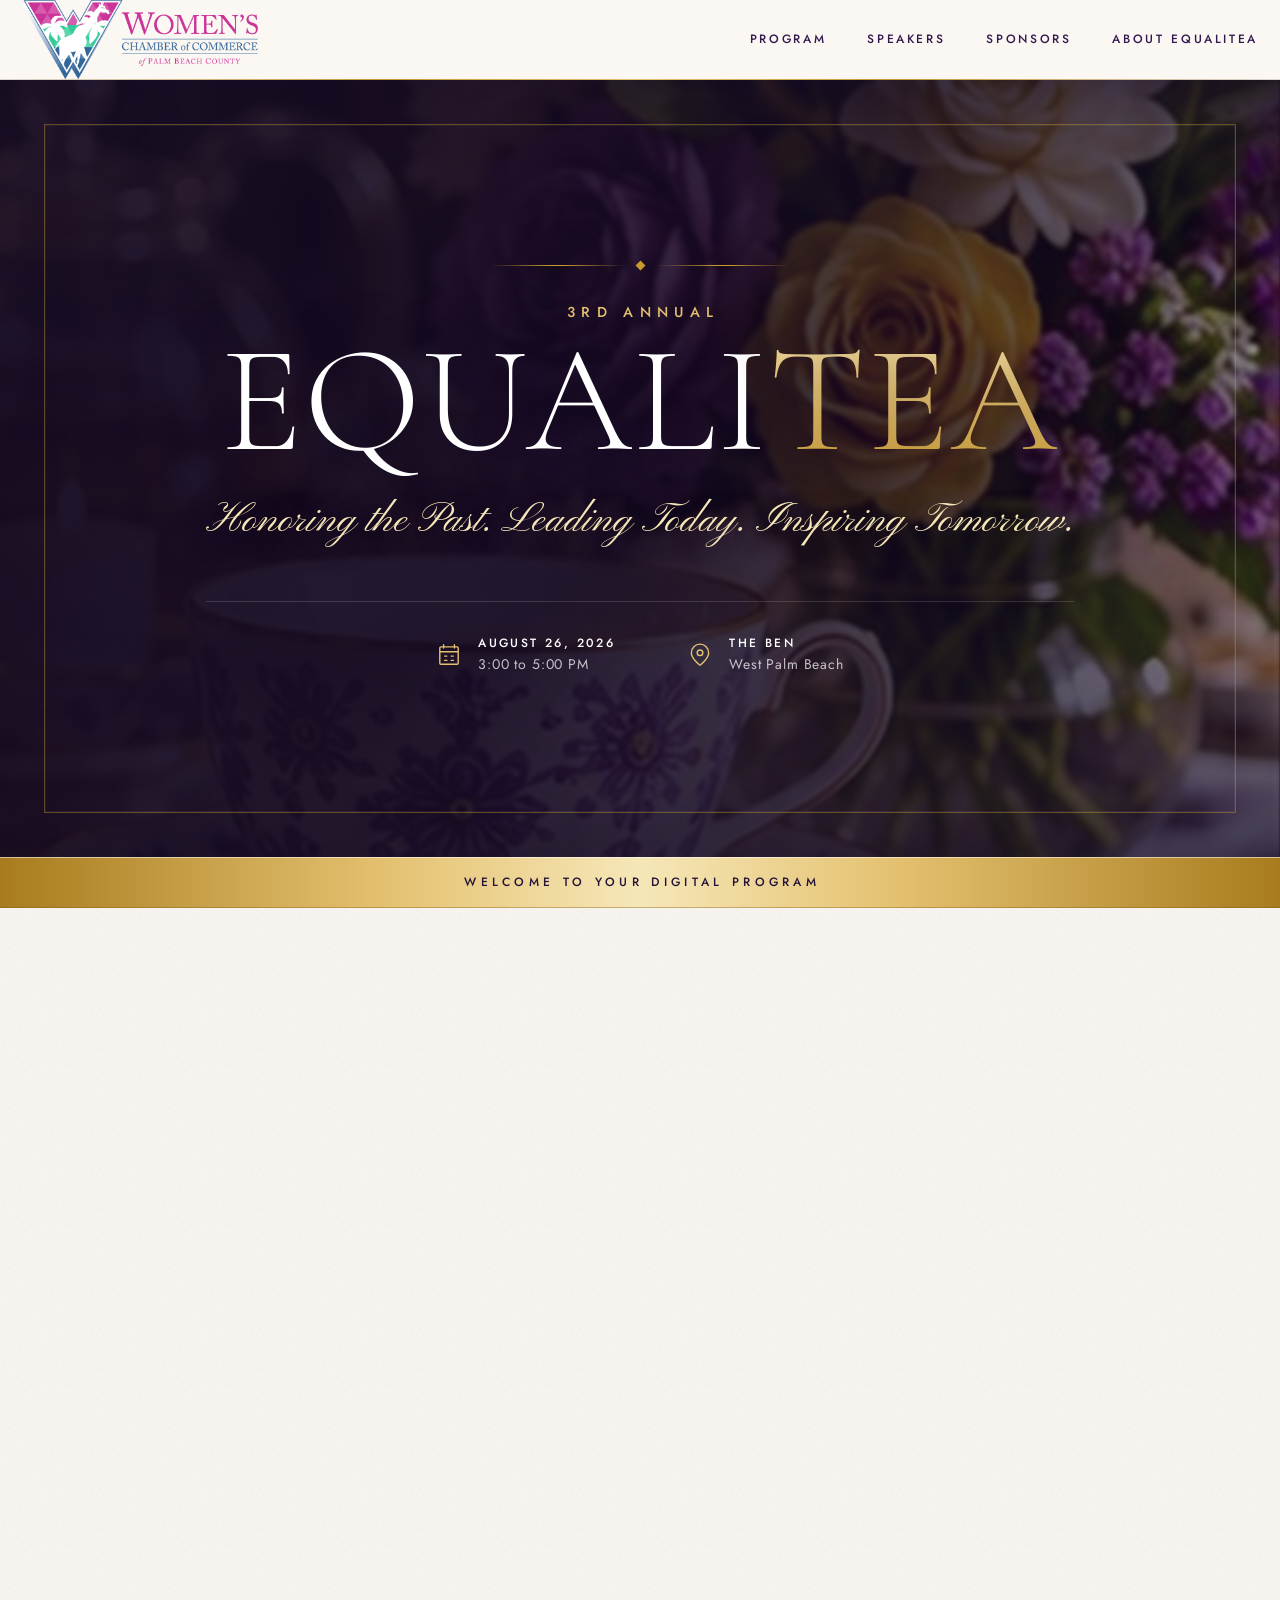
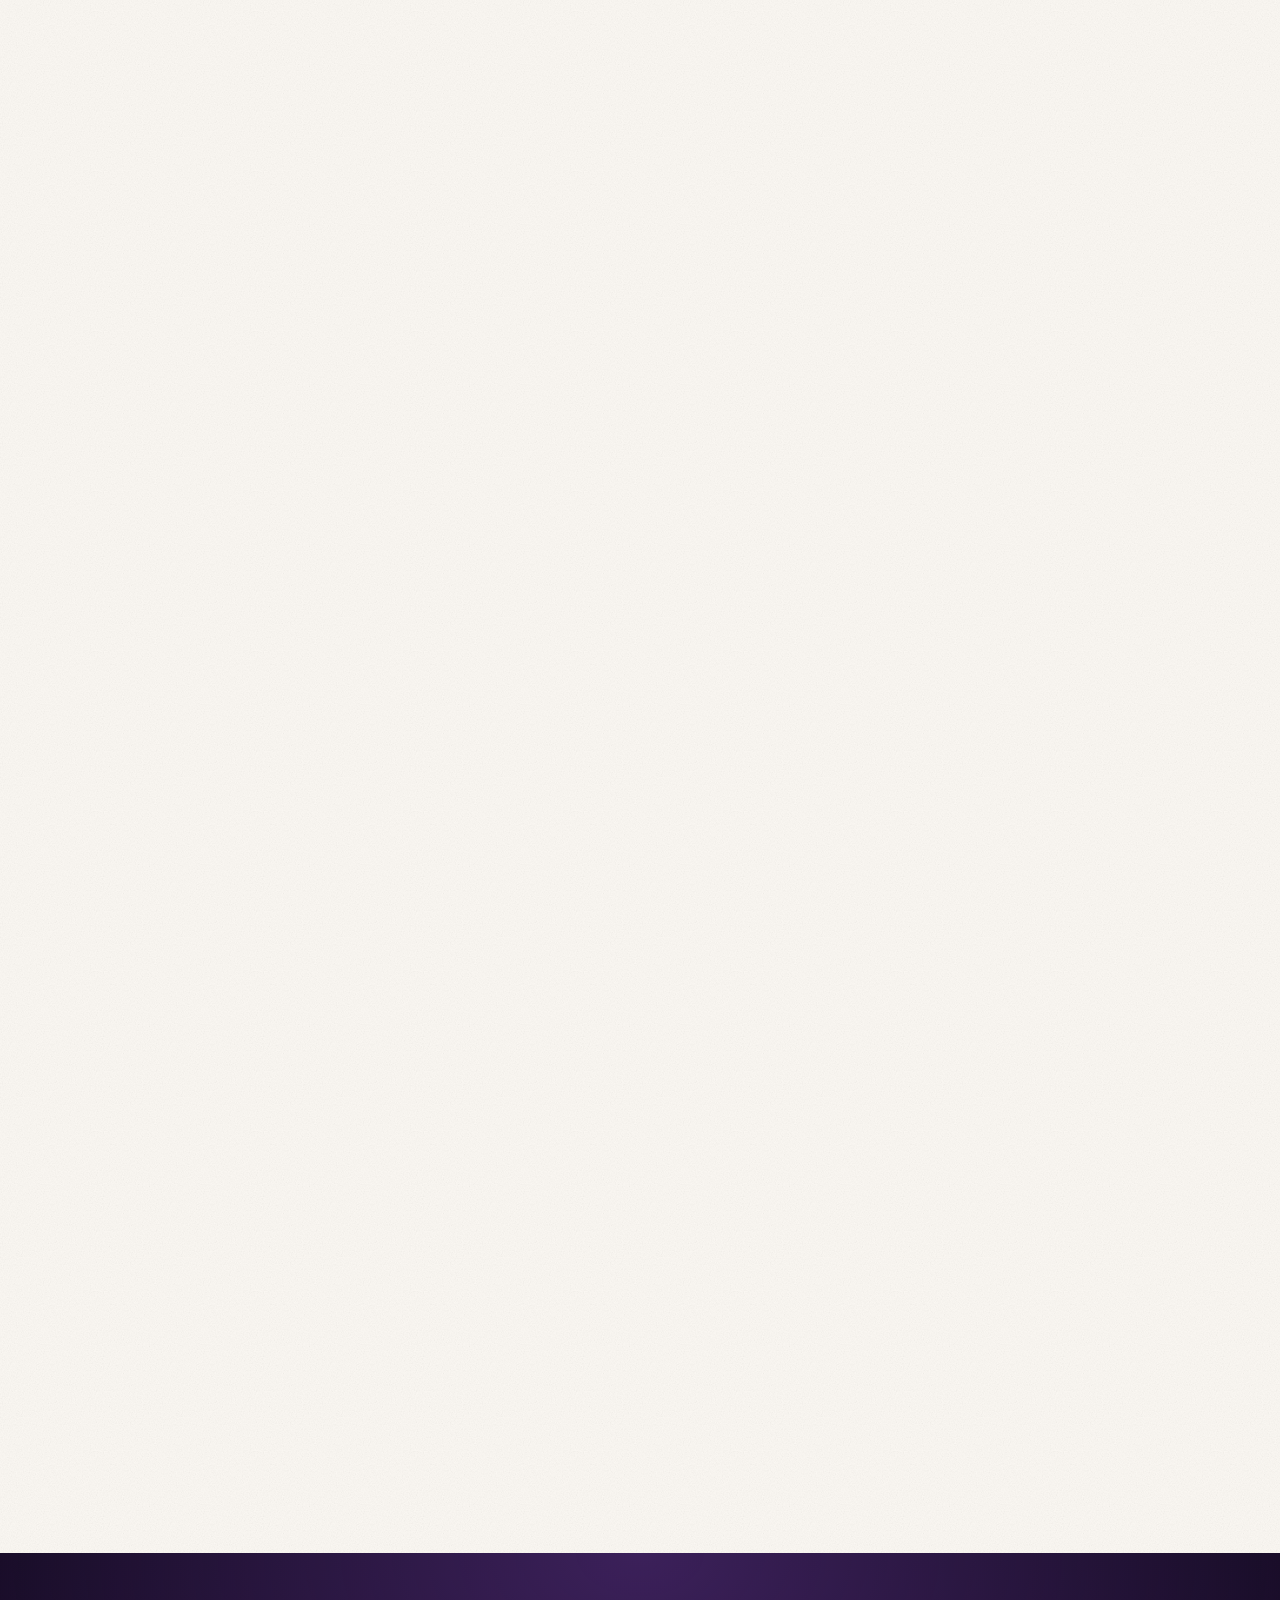
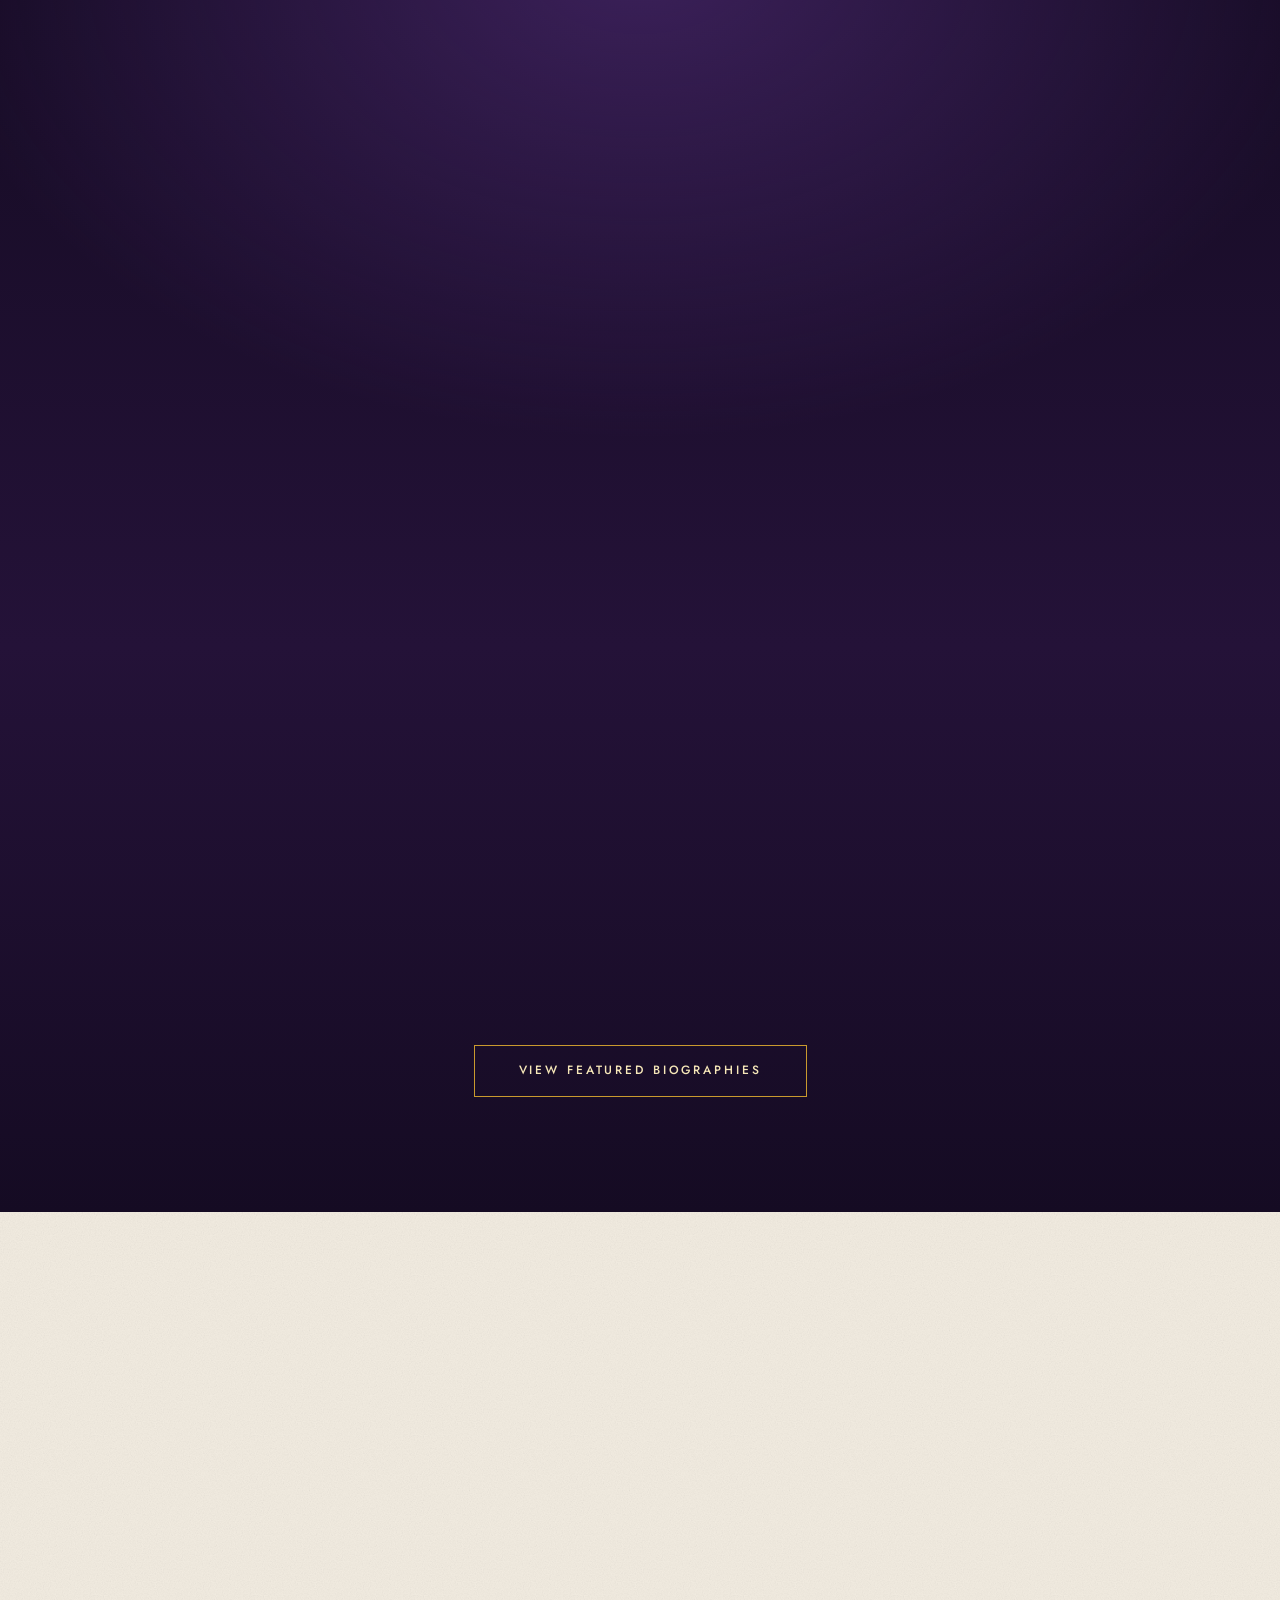
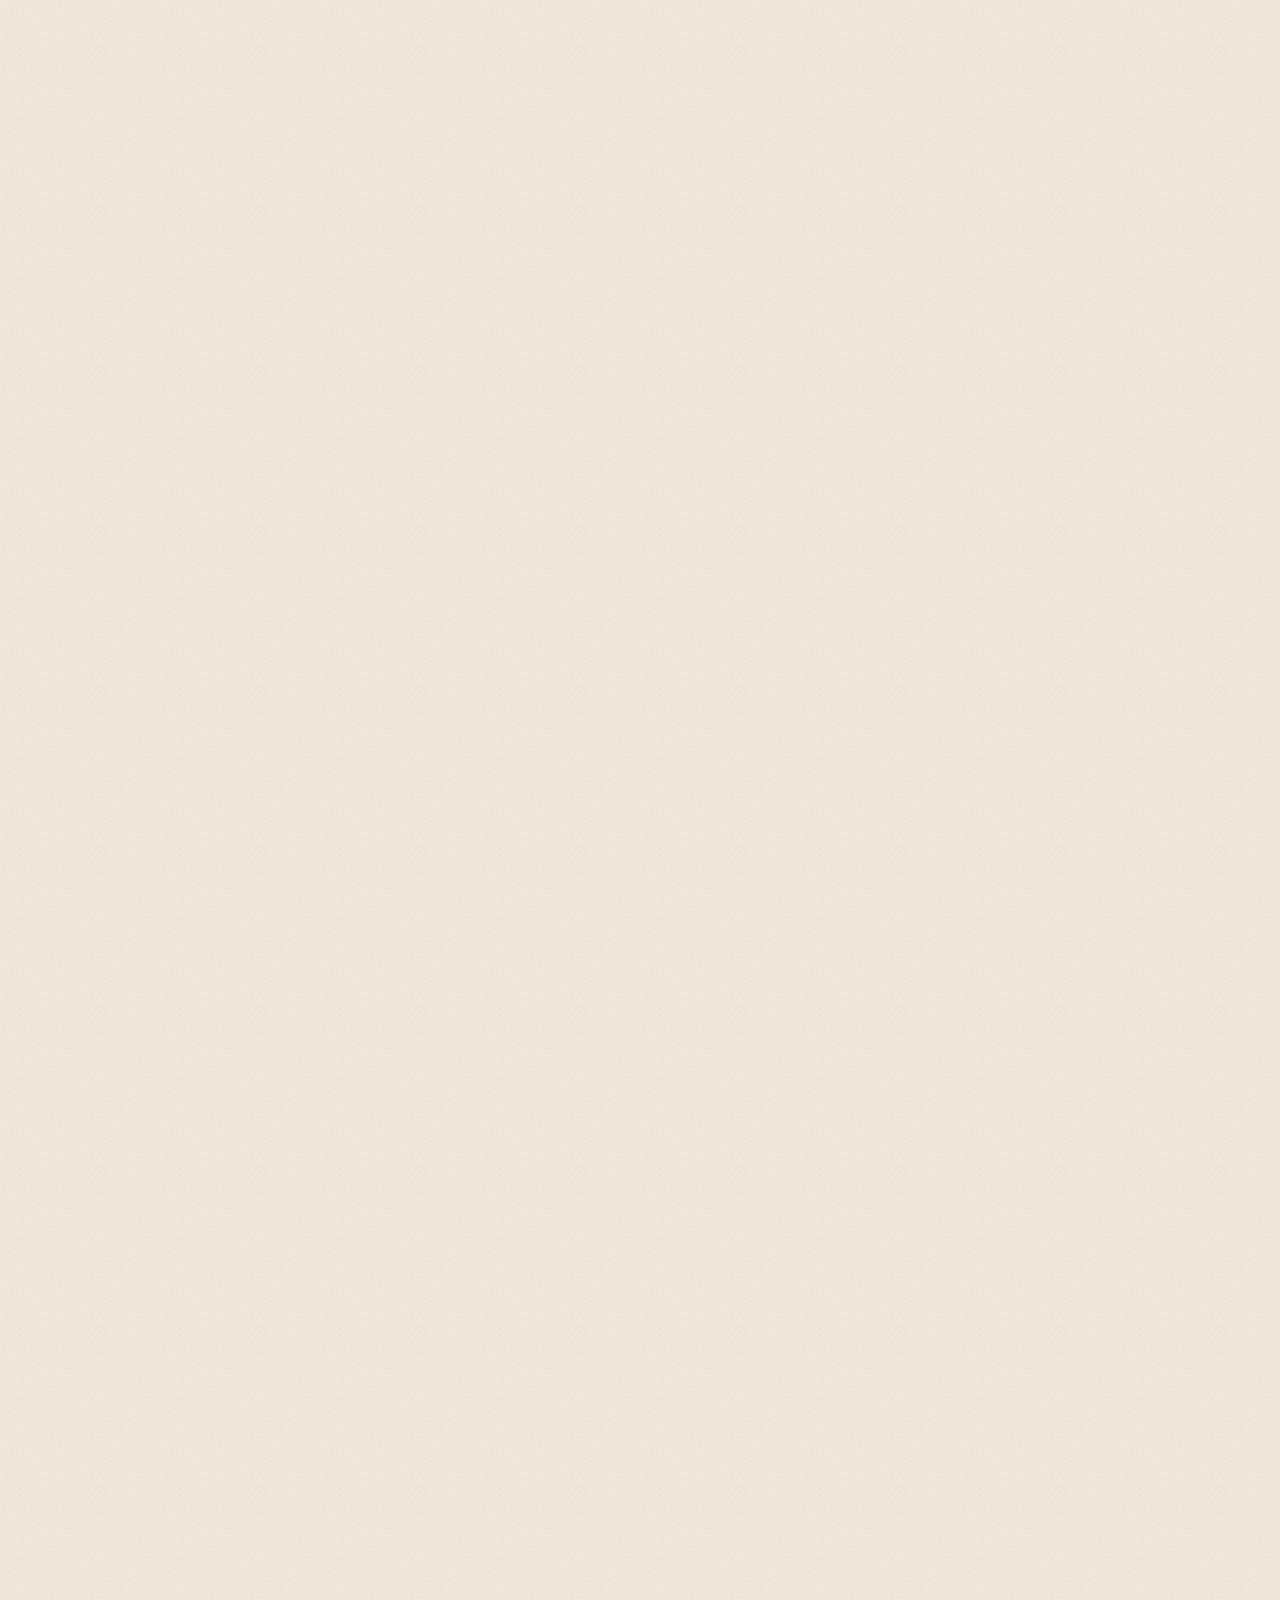
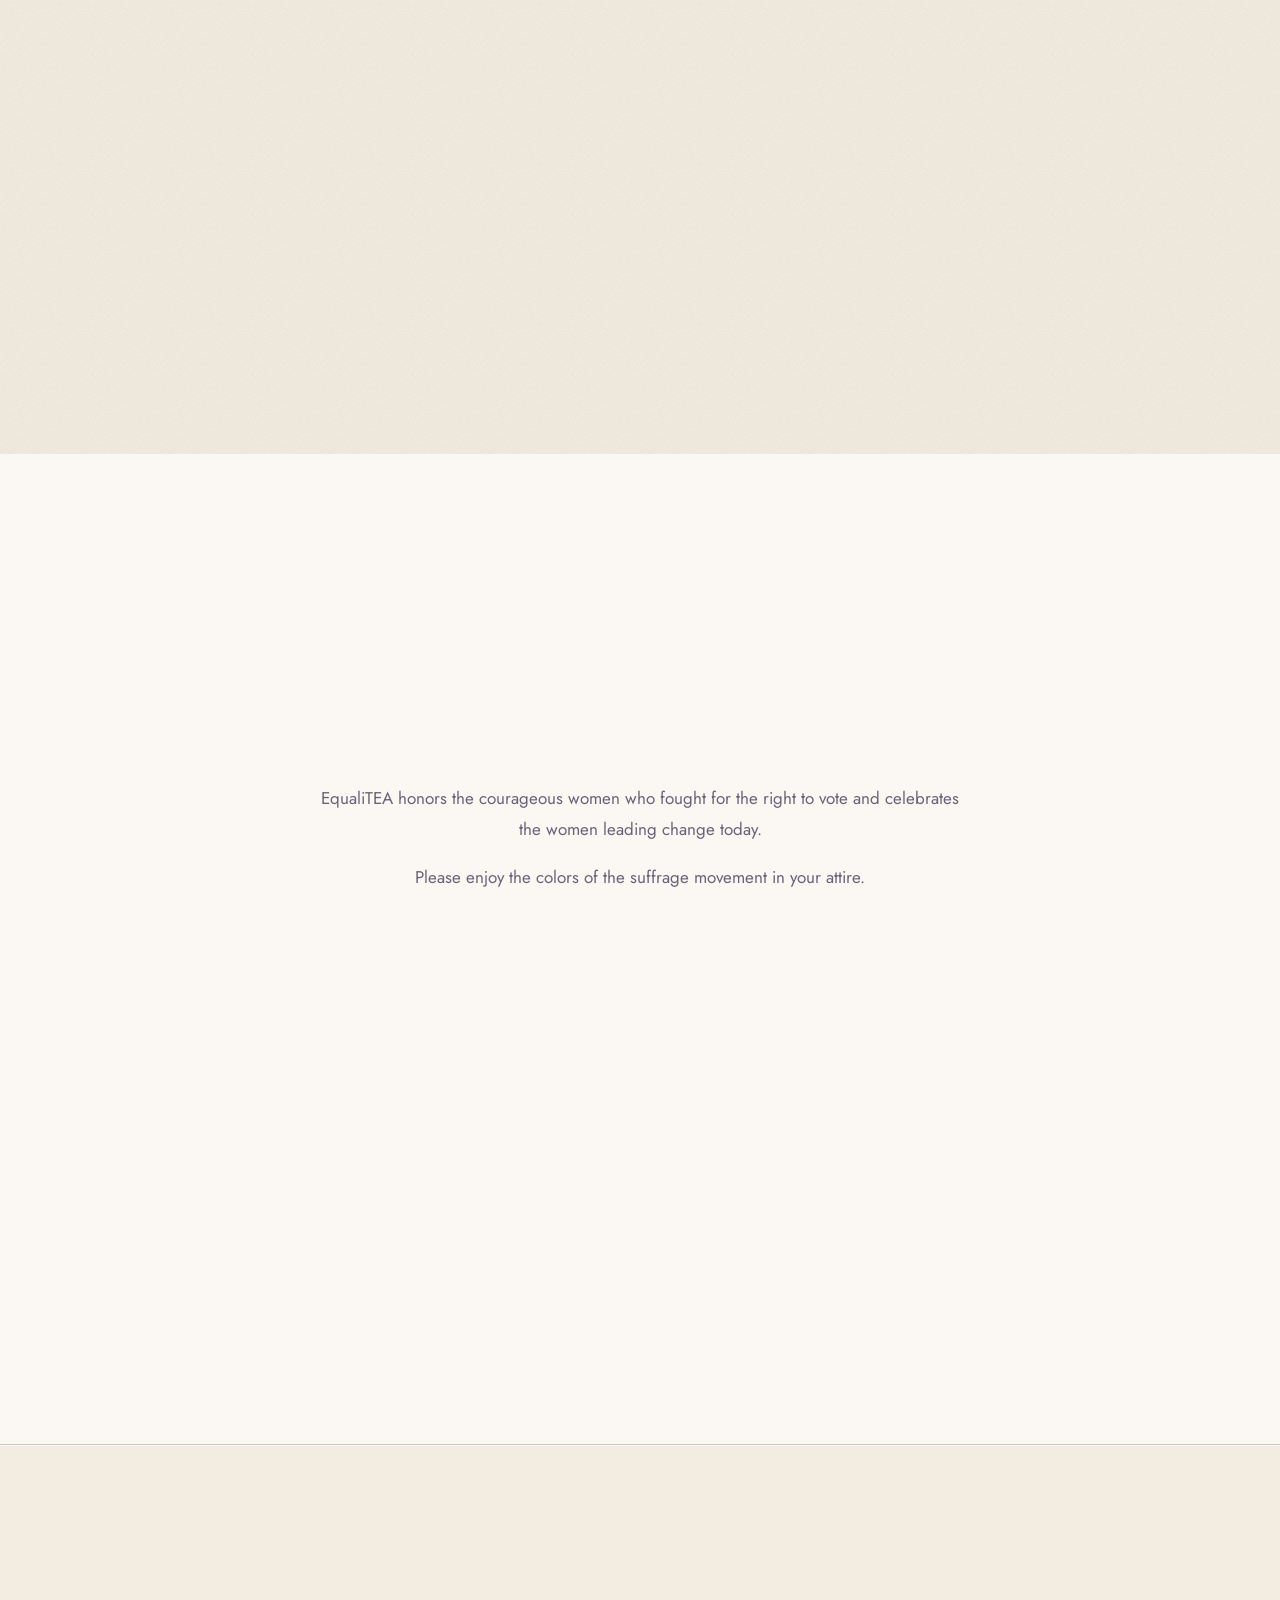
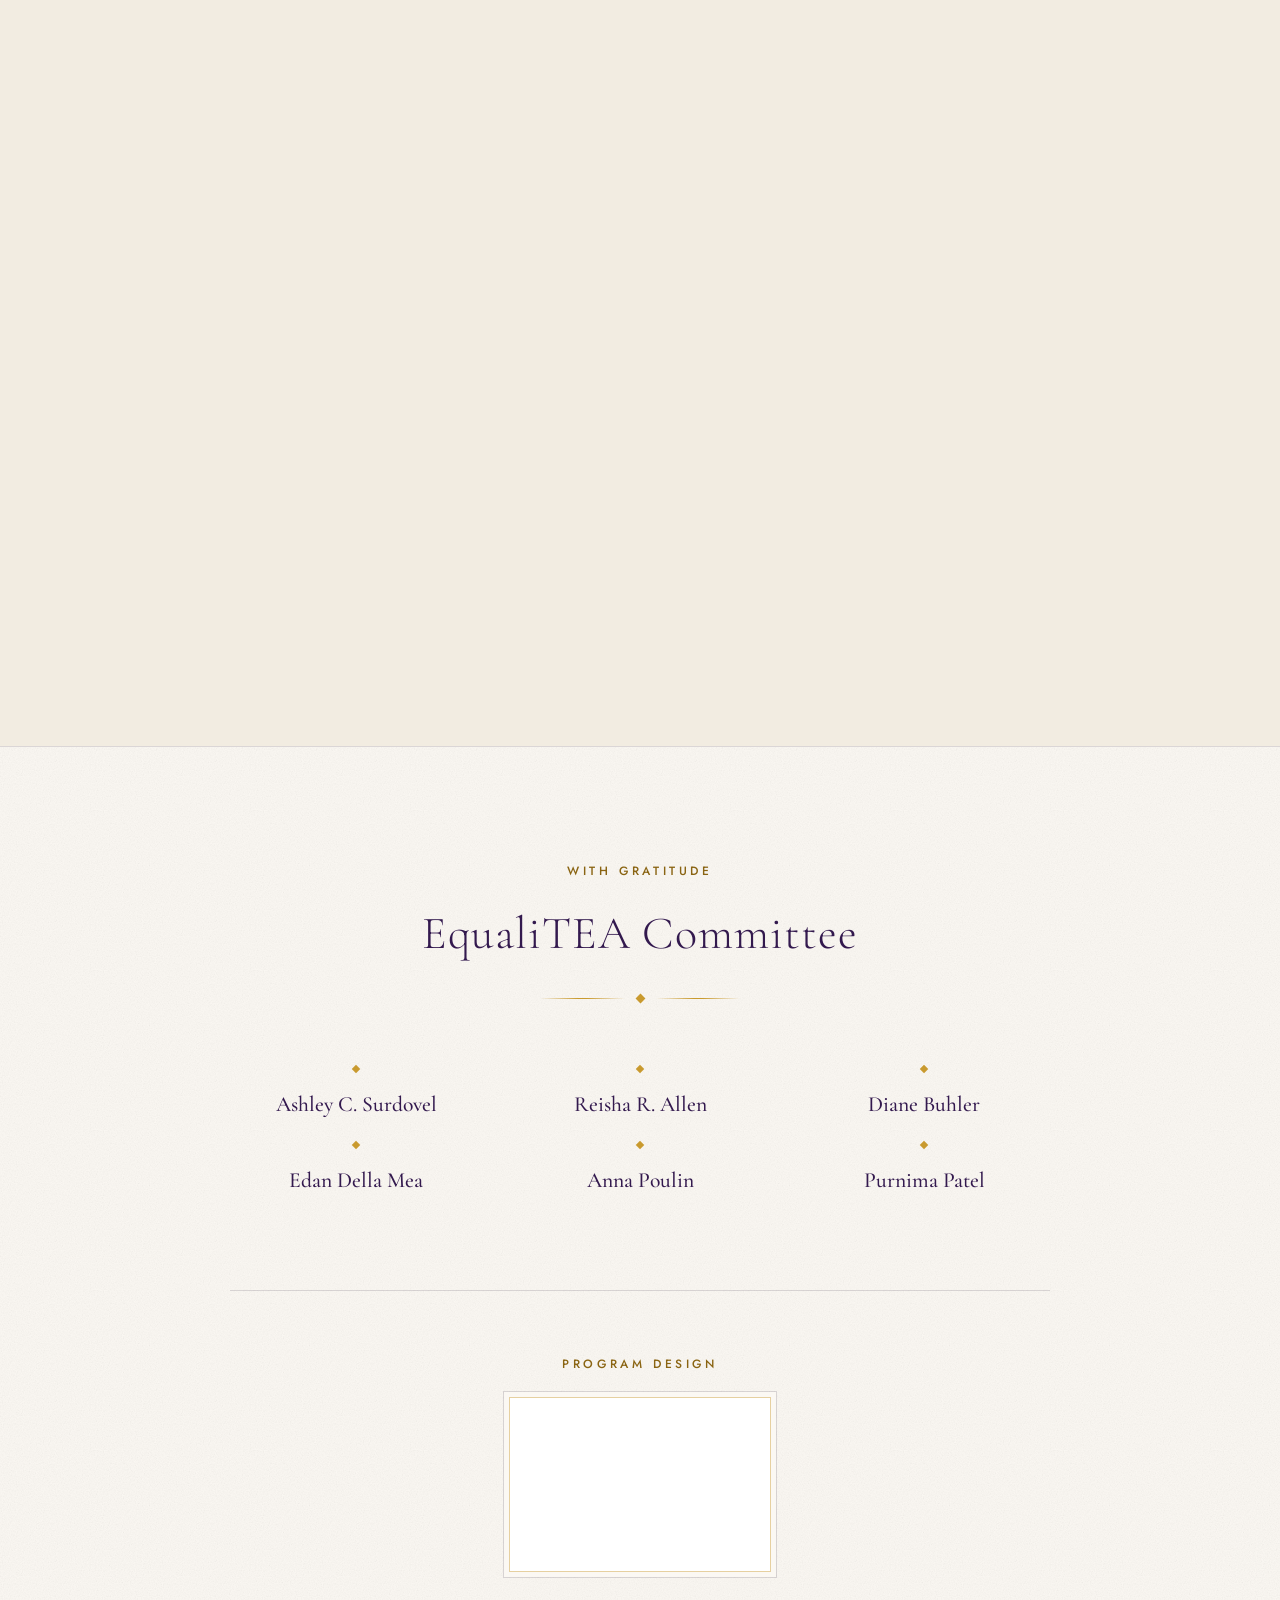
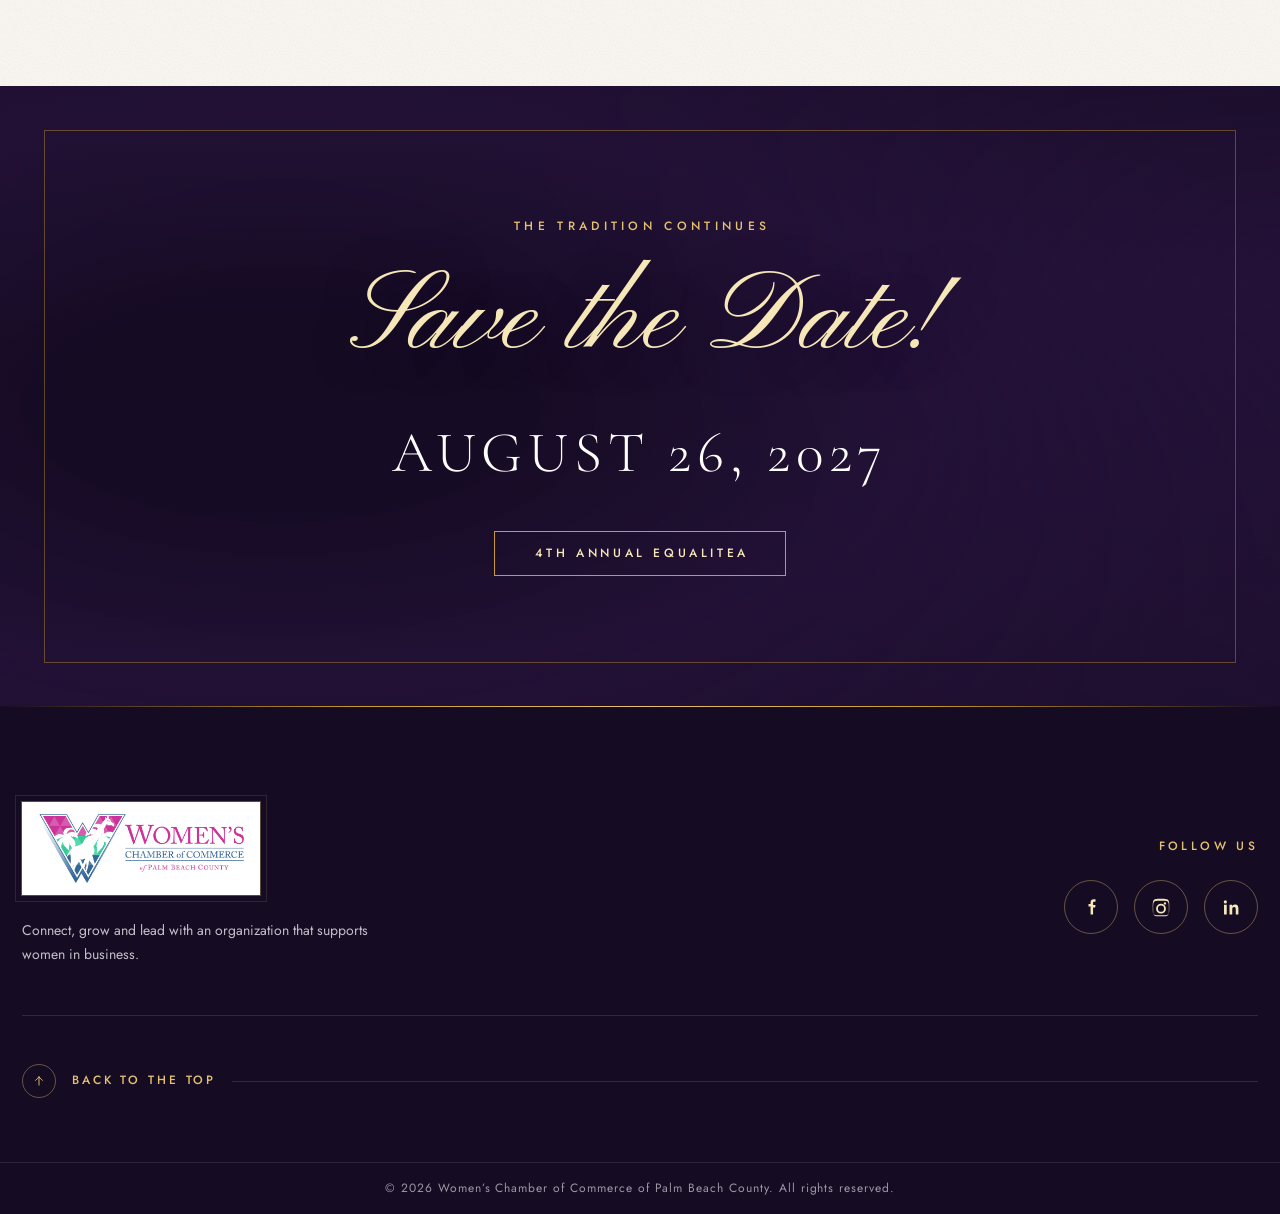
==== commit bc9f0b88: "page fix" ====
--- a/EQUALITEA_COMPLETE_DESIGNER_HANDOFF_2026-08-22/EQUALITEA_PRODUCTION_HANDOFF_v1/index.html
+++ b/EQUALITEA_COMPLETE_DESIGNER_HANDOFF_2026-08-22/EQUALITEA_PRODUCTION_HANDOFF_v1/index.html
@@ -2,6 +2,8 @@
 <html lang="en">
 <head>
   <meta charset="utf-8">
+  <meta http-equiv="refresh" content="0; url=home.html">
+  <link rel="canonical" href="https://carajoy.github.io/equalitea-3/EQUALITEA_COMPLETE_DESIGNER_HANDOFF_2026-08-22/EQUALITEA_PRODUCTION_HANDOFF_v1/home.html">
   <meta name="viewport" content="width=device-width, initial-scale=1">
   <meta name="theme-color" content="#2f194f">
   <meta name="description" content="The event-day digital program for the Women’s Chamber of Commerce of Palm Beach County 3rd Annual EqualiTEA on August 26, 2026.">
--- a/EQUALITEA_COMPLETE_DESIGNER_HANDOFF_2026-08-22/EQUALITEA_PRODUCTION_HANDOFF_v1/styles.css
+++ b/EQUALITEA_COMPLETE_DESIGNER_HANDOFF_2026-08-22/EQUALITEA_PRODUCTION_HANDOFF_v1/styles.css
@@ -1,1492 +1,781 @@
-:root {
-  --purple-950: #211134;
-  --purple-900: #2f194f;
-  --purple-800: #3b2061;
-  --purple-700: #4a2873;
-  --purple-100: #ede7f4;
-  --magenta: #d3268f;
-  --gold: #f2c34d;
-  --gold-deep: #c99722;
-  --ivory: #faf8f4;
-  --white: #ffffff;
-  --ink: #211a2d;
-  --muted: #625b6b;
-  --line: #ddd6e3;
-  --shadow: 0 12px 32px rgba(33, 17, 52, 0.11);
-  --shadow-soft: 0 5px 18px rgba(33, 17, 52, 0.09);
-  --radius-sm: 8px;
-  --radius-md: 14px;
-  --radius-lg: 22px;
-  --container: 1160px;
-  --container-wide: 1320px;
-  --display: Georgia, "Times New Roman", serif;
-  --sans: "Segoe UI", Arial, sans-serif;
-  --script: "Segoe Script", "Bradley Hand", cursive;
-}
-
-*,
-*::before,
-*::after {
-  box-sizing: border-box;
-}
-
-html {
-  scroll-behavior: smooth;
-}
-
-body {
-  margin: 0;
-  color: var(--ink);
-  background: var(--white);
-  font-family: var(--sans);
-  font-size: 16px;
-  line-height: 1.55;
-  text-rendering: optimizeLegibility;
-}
-
-img,
-svg {
-  display: block;
-  max-width: 100%;
-}
-
-img {
-  height: auto;
-}
-
-a {
-  color: inherit;
-}
-
-p,
-h1,
-h2,
-h3,
-dl,
-dd {
-  margin-top: 0;
-}
-
-h1,
-h2,
-h3 {
-  text-wrap: balance;
-}
-
-section[id] {
-  scroll-margin-top: 106px;
-}
-
-.skip-link {
-  position: fixed;
-  z-index: 999;
-  top: 12px;
-  left: 12px;
-  padding: 12px 18px;
-  color: var(--white);
-  background: var(--purple-950);
-  border-radius: var(--radius-sm);
-  transform: translateY(-150%);
-  transition: transform 160ms ease;
-}
-
-.skip-link:focus {
-  transform: translateY(0);
-}
-
-:focus-visible {
-  outline: 3px solid var(--gold);
-  outline-offset: 4px;
-}
-
-.container {
-  width: min(100% - 40px, var(--container));
-  margin-inline: auto;
-}
-
-.container--wide {
-  width: min(100% - 40px, var(--container-wide));
-}
-
-.section {
-  padding: 76px 0;
-}
-
-.site-header {
-  position: sticky;
-  z-index: 100;
-  top: 0;
-  background: rgba(255, 255, 255, 0.97);
-  border-bottom: 1px solid rgba(47, 25, 79, 0.09);
-  backdrop-filter: blur(12px);
-}
-
-.site-header__inner {
-  display: flex;
-  align-items: center;
-  justify-content: space-between;
-  width: min(100% - 40px, var(--container));
-  min-height: 82px;
-  margin-inline: auto;
-  gap: 36px;
-}
-
-.brand-link {
-  flex: 0 1 300px;
-}
-
-.brand-link img {
-  width: 280px;
-}
-
-.primary-nav {
-  display: flex;
-  align-items: center;
-  justify-content: flex-end;
-  gap: clamp(16px, 3vw, 42px);
-}
-
-.primary-nav a {
-  position: relative;
-  padding: 27px 0 24px;
-  color: var(--purple-950);
-  font-size: 0.84rem;
-  font-weight: 750;
-  letter-spacing: 0.055em;
-  text-decoration: none;
-  text-transform: uppercase;
-  white-space: nowrap;
-}
-
-.primary-nav a::after {
-  position: absolute;
-  right: 0;
-  bottom: 18px;
-  left: 0;
-  height: 2px;
-  background: var(--purple-700);
-  content: "";
-  transform: scaleX(0);
-  transform-origin: center;
-  transition: transform 160ms ease;
-}
-
-.primary-nav a:hover::after,
-.primary-nav a:focus-visible::after {
-  transform: scaleX(1);
-}
-
-.hero {
-  position: relative;
-  min-height: 500px;
-  overflow: hidden;
-  color: var(--white);
-  background: var(--purple-950);
-}
-
-.hero__image {
-  position: absolute;
-  inset: 0 0 0 auto;
-  width: 63%;
-  background: url("assets/production/decor/hero-tea.jpg") center / cover no-repeat;
-}
-
-.hero__image::after {
-  position: absolute;
-  inset: 0;
+/* ==========================================================================
+   3rd Annual EqualiTEA — Digital Program
+   Art direction: Modern Historical Elegance.
+   Copperplate-invitation typography, engraved gold rules, arch-masked
+   imagery, full-bleed chapter grounds. Content and section sequence are
+   carried over verbatim from the approved program.
+   ========================================================================== */
+
+@font-face{font-family:Cormorant;src:url('assets/fonts/cormorant-garamond-var.woff2') format('woff2-variations');
+  font-weight:300 700;font-style:normal;font-display:swap}
+@font-face{font-family:Cormorant;src:url('assets/fonts/cormorant-garamond-var-italic.woff2') format('woff2-variations');
+  font-weight:300 700;font-style:italic;font-display:swap}
+@font-face{font-family:Jost;src:url('assets/fonts/jost-var.woff2') format('woff2-variations');
+  font-weight:300 700;font-style:normal;font-display:swap}
+@font-face{font-family:Pinyon;src:url('assets/fonts/pinyon-script.woff2') format('woff2');
+  font-weight:400;font-style:normal;font-display:swap}
+
+:root{
+  /* ---------- ink ---------- */
+  --ink:#150B23;
+  --plum-900:#241238; --plum-800:#33194E; --plum-700:#452468; --plum-600:#5B3287;
+  --violet-50:#F3EFF8;
+  --gold-900:#7E5A10; --gold-text:#8A6412; --gold-700:#A87C1E; --gold-500:#C99A2E;
+  --gold-300:#E4C170; --gold-100:#F6E7B8;
+  --paper:#FBF8F3; --parchment:#F2ECE1; --white:#fff;
+  --body:#3C3348; --muted:#6A6278;
+  --hair:rgba(21,11,35,.14);
+  --hair-gold:rgba(201,154,46,.42);
+
+  /* ---------- type ---------- */
+  --serif:Cormorant,"Cormorant Garamond",Georgia,"Times New Roman",serif;
+  --sans:Jost,"Century Gothic","Segoe UI",-apple-system,Helvetica,Arial,sans-serif;
+  --script:Pinyon,"Snell Roundhand","Segoe Script",cursive;
+
+  --eyebrow:.75rem;
+  --micro:.75rem;
+  --small:.875rem;
+  --base:1rem;
+  --lead:1.0625rem;
+
+  /* ---------- space ---------- */
+  --s1:4px; --s2:8px; --s3:12px; --s4:16px; --s5:24px; --s6:32px;
+  --s7:48px; --s8:64px; --s9:96px; --s10:128px;
+  --chapter:clamp(72px,9vw,132px);
+
+  /* ---------- measure ---------- */
+  --wide:1260px; --mid:1080px; --prog:880px; --col:780px; --text:62ch;
+
+  --ease:cubic-bezier(.22,.68,.28,1);
+  --grain:url("data:image/svg+xml,%3Csvg xmlns='http://www.w3.org/2000/svg' width='160' height='160'%3E%3Cfilter id='n'%3E%3CfeTurbulence type='fractalNoise' baseFrequency='.85' numOctaves='3'/%3E%3CfeColorMatrix type='saturate' values='0'/%3E%3C/filter%3E%3Crect width='160' height='160' filter='url(%23n)' opacity='.5'/%3E%3C/svg%3E");
+}
+
+*,*::before,*::after{box-sizing:border-box}
+html{scroll-behavior:smooth;-webkit-text-size-adjust:100%}
+body{
+  margin:0;background:var(--paper);color:var(--body);
+  font-family:var(--sans);font-size:var(--base);font-weight:400;line-height:1.6;
+  font-synthesis-weight:none;-webkit-font-smoothing:antialiased;
+  text-rendering:optimizeLegibility;
+}
+img,svg{display:block;max-width:100%}
+img{height:auto}
+a{color:inherit}
+p,h1,h2,h3,dl,dd,ul{margin-top:0}
+h1,h2,h3{font-family:var(--serif);font-weight:300;text-wrap:balance;letter-spacing:.01em}
+section[id]{scroll-margin-top:calc(var(--bar,72px) + 12px)}
+
+::selection{background:var(--gold-300);color:var(--ink)}
+:focus-visible{outline:2px solid var(--gold-500);outline-offset:4px;border-radius:2px}
+
+.skip-link{
+  position:fixed;z-index:999;top:var(--s3);left:var(--s3);padding:var(--s3) var(--s5);
+  background:var(--ink);color:var(--gold-100);border-radius:2px;
+  font-size:var(--micro);font-weight:500;letter-spacing:.14em;text-transform:uppercase;
+  text-decoration:none;transform:translateY(-220%);transition:transform 200ms var(--ease);
+}
+.skip-link:focus{transform:none}
+
+.shell{width:min(100% - 44px,var(--wide));margin-inline:auto}
+.shell--mid{width:min(100% - 44px,var(--mid))}
+.shell--col{width:min(100% - 44px,var(--col))}
+.shell--prog{width:min(100% - 44px,var(--prog))}
+.chapter{padding-block:var(--chapter)}
+
+/* grain overlay for the warm grounds */
+.grain{position:relative;isolation:isolate}
+.grain::before{
+  content:"";position:absolute;inset:0;z-index:-1;pointer-events:none;
+  background-image:var(--grain);opacity:.28;mix-blend-mode:multiply;
+}
+
+/* ---------- shared ornaments ---------- */
+.eyebrow{
+  margin:0 0 var(--s4);font-family:var(--sans);font-size:var(--eyebrow);font-weight:500;
+  letter-spacing:.3em;text-transform:uppercase;color:var(--gold-text);
+}
+.rule{display:flex;align-items:center;gap:var(--s3);width:100%}
+.rule::before,.rule::after{
+  content:"";flex:1;height:1px;
+  background:linear-gradient(90deg,transparent,var(--gold-500) 45%,var(--gold-500) 55%,transparent);
+}
+.rule i{
+  flex:none;width:7px;height:7px;background:var(--gold-500);
+  transform:rotate(45deg);
+}
+.rule--tight{width:min(280px,60%)}
+
+.masthead{text-align:center;margin-bottom:var(--s9)}
+.masthead .eyebrow{margin-bottom:var(--s3)}
+.masthead h2{
+  margin:0;font-size:clamp(2.15rem,4.6vw,3.35rem);font-weight:300;
+  line-height:1.04;letter-spacing:.02em;color:var(--plum-800);
+}
+.masthead .rule{margin:var(--s5) auto 0;width:min(220px,52%)}
+.masthead--invert h2{color:var(--white)}
+.masthead--invert .eyebrow{color:var(--gold-300)}
+
+/* arch mask — the recurring image device */
+.arch{border-radius:50% 50% 3px 3px / 32% 32% 0 0;overflow:hidden}
+
+/* ==========================================================================
+   header
+   ========================================================================== */
+.bar{
+  position:sticky;top:0;z-index:100;
+  background:rgba(251,248,243,.9);
+  backdrop-filter:saturate(1.4) blur(16px);-webkit-backdrop-filter:saturate(1.4) blur(16px);
+  border-bottom:1px solid var(--hair);
+}
+.bar::after{
+  content:"";position:absolute;inset:auto 0 -1px;height:1px;
+  background:linear-gradient(90deg,transparent,var(--gold-500) 30%,var(--gold-300) 50%,var(--gold-500) 70%,transparent);
+}
+.bar__in{
+  display:flex;align-items:center;justify-content:space-between;gap:var(--s6);
+  width:min(100% - 44px,var(--wide));min-height:76px;margin-inline:auto;
+}
+.bar__logo{display:block;flex:none}
+.bar__logo img{width:236px}
+.nav{display:flex;align-items:center;gap:clamp(18px,3.2vw,44px)}
+.nav a{
+  position:relative;display:block;padding:28px 0;
+  font-size:var(--eyebrow);font-weight:500;letter-spacing:.22em;
+  text-transform:uppercase;text-decoration:none;color:var(--plum-800);
+  white-space:nowrap;transition:color 200ms var(--ease);
+}
+.nav a::after{
+  content:"";position:absolute;left:0;right:0;bottom:22px;height:1px;
+  background:var(--gold-500);transform:scaleX(0);transform-origin:left;
+  transition:transform 280ms var(--ease);
+}
+.nav a:hover{color:var(--gold-text)}
+.nav a:hover::after,.nav a:focus-visible::after{transform:none}
+
+/* ==========================================================================
+   hero
+   ========================================================================== */
+.hero{
+  position:relative;isolation:isolate;overflow:hidden;
+  min-height:min(880px,92svh);
+  display:grid;grid-template-rows:1fr auto;
+  background:var(--plum-900);color:var(--white);
+}
+.hero__bg{position:absolute;inset:0;z-index:-2}
+.hero__bg img{width:100%;height:100%;object-fit:cover;object-position:62% 40%}
+.hero__bg::after{
+  content:"";position:absolute;inset:0;
   background:
-    linear-gradient(90deg, var(--purple-950) 0%, rgba(33, 17, 52, 0.92) 12%, rgba(33, 17, 52, 0.3) 55%, rgba(33, 17, 52, 0.08) 100%),
-    linear-gradient(0deg, rgba(33, 17, 52, 0.22), rgba(33, 17, 52, 0.05));
-  content: "";
-}
-
-.hero__inner {
-  position: relative;
-  z-index: 1;
-  display: flex;
-  align-items: center;
-  width: min(100% - 40px, var(--container));
-  min-height: 458px;
-  margin-inline: auto;
-  padding: 44px 0 66px;
-}
-
-.hero__content {
-  width: min(660px, 65%);
-}
-
-.hero h1 {
-  margin-bottom: 10px;
-  font-family: var(--display);
-  font-weight: 400;
-  line-height: 0.9;
-  text-transform: uppercase;
-}
-
-.hero__ordinal {
-  display: block;
-  margin: 0 0 12px 4px;
-  color: var(--gold);
-  font-size: clamp(1.35rem, 2.7vw, 2rem);
-  letter-spacing: 0.13em;
-}
-
-.hero__name {
-  display: block;
-  font-size: clamp(4.15rem, 8.5vw, 7.7rem);
-  letter-spacing: 0.015em;
-}
-
-.hero__name span {
-  color: var(--gold);
-}
-
-.hero__theme {
-  margin: 20px 0 24px;
-  font-family: var(--script);
-  font-size: clamp(1.05rem, 2.3vw, 1.65rem);
-  line-height: 1.4;
-}
-
-.hero__rule {
-  display: flex;
-  align-items: center;
-  width: min(520px, 100%);
-  height: 13px;
-  margin-bottom: 26px;
-}
-
-.hero__rule::before,
-.hero__rule::after {
-  flex: 1;
-  height: 1px;
-  background: var(--gold);
-  content: "";
-}
-
-.hero__rule span {
-  width: 9px;
-  height: 9px;
-  margin-inline: 10px;
-  border: 1px solid var(--gold);
-  transform: rotate(45deg);
-}
-
-.event-facts {
-  display: flex;
-  flex-wrap: wrap;
-  gap: 24px 46px;
-  margin-bottom: 0;
-}
-
-.event-fact {
-  display: flex;
-  align-items: center;
-  gap: 14px;
-  min-width: 220px;
-}
-
-.event-fact svg {
-  width: 40px;
-  height: 40px;
-  color: var(--gold);
-  fill: none;
-  stroke: currentColor;
-  stroke-linecap: round;
-  stroke-linejoin: round;
-  stroke-width: 1.8;
-}
-
-.event-fact dt,
-.event-fact dd {
-  margin: 0;
-  font-size: 0.98rem;
-  letter-spacing: 0.015em;
-}
-
-.event-fact dt {
-  font-weight: 750;
-  text-transform: uppercase;
-}
-
-.hero__welcome {
-  position: absolute;
-  z-index: 2;
-  right: 0;
-  bottom: 0;
-  left: 0;
-  margin: 0;
-  padding: 10px 20px;
-  color: var(--purple-900);
-  background: linear-gradient(90deg, var(--gold-deep), #fff0ae 48%, var(--gold-deep));
-  font-family: var(--display);
-  font-size: clamp(1.05rem, 2vw, 1.4rem);
-  letter-spacing: 0.035em;
-  text-align: center;
-  text-transform: uppercase;
-}
-
-.section-heading {
-  display: flex;
-  align-items: center;
-  justify-content: center;
-  gap: 16px;
-  margin: 0 auto 38px;
-  color: var(--purple-800);
-}
-
-.section-heading h2 {
-  margin: 0;
-  font-family: var(--display);
-  font-size: clamp(1.85rem, 3.4vw, 2.75rem);
-  font-weight: 400;
-  letter-spacing: 0.02em;
-  text-align: center;
-  text-transform: uppercase;
-}
-
-.section-heading__line {
-  width: clamp(42px, 8vw, 120px);
-  height: 2px;
-  background: var(--gold);
-}
-
-.section-heading__icon {
-  width: 40px;
-  height: 40px;
-  flex: 0 0 40px;
-  color: var(--purple-700);
-  fill: none;
-  stroke: currentColor;
-  stroke-linecap: round;
-  stroke-linejoin: round;
-  stroke-width: 1.8;
-}
-
-.program-section {
+    radial-gradient(120% 100% at 22% 50%,rgba(21,11,35,.94) 22%,rgba(21,11,35,.72) 48%,rgba(21,11,35,.4) 72%,rgba(21,11,35,.55) 100%),
+    linear-gradient(180deg,rgba(21,11,35,.72),transparent 30%,transparent 62%,rgba(21,11,35,.8));
+}
+.hero__frame{
+  display:grid;place-items:center;
+  margin:clamp(20px,3.4vw,44px);
+  padding:clamp(36px,6vw,80px) clamp(20px,4vw,56px);
+  border:1px solid var(--hair-gold);
+  box-shadow:inset 0 0 0 1px rgba(255,255,255,.05);
+}
+.hero__in{max-width:920px;text-align:center}
+.hero__rule{width:min(300px,64%);margin-inline:auto}
+.hero__ordinal{
+  display:block;margin:var(--s6) 0 var(--s3);
+  font-family:var(--sans);font-size:clamp(.75rem,1.5vw,.9rem);font-weight:500;
+  letter-spacing:.44em;text-indent:.44em;text-transform:uppercase;color:var(--gold-300);
+}
+.hero h1{margin:0}
+.hero__name{
+  display:block;font-size:clamp(3.6rem,12.5vw,9.5rem);font-weight:300;
+  line-height:.86;letter-spacing:.015em;text-transform:uppercase;
+  text-shadow:0 4px 60px rgba(21,11,35,.7);
+}
+.hero__name span{
+  color:var(--gold-300);
+  background:linear-gradient(180deg,var(--gold-100),var(--gold-300) 46%,var(--gold-500));
+  -webkit-background-clip:text;background-clip:text;-webkit-text-fill-color:transparent;
+}
+.hero__theme{
+  margin:var(--s5) auto 0;max-width:28ch;
+  font-family:var(--script);font-size:clamp(1.5rem,3.6vw,2.6rem);
+  line-height:1.5;color:var(--gold-100);
+  text-shadow:0 2px 30px rgba(21,11,35,.8);
+}
+.facts{
+  display:flex;flex-wrap:wrap;justify-content:center;gap:var(--s4) clamp(28px,6vw,72px);
+  margin:var(--s7) 0 0;padding-top:var(--s6);
+  border-top:1px solid rgba(255,255,255,.14);
+}
+.fact{display:flex;align-items:center;gap:var(--s4);text-align:left}
+.fact svg{
+  width:26px;height:26px;flex:none;color:var(--gold-300);
+  fill:none;stroke:currentColor;stroke-width:1.3;stroke-linecap:round;stroke-linejoin:round;
+}
+.fact dt,.fact dd{margin:0}
+.fact dt{
+  font-size:var(--micro);font-weight:500;letter-spacing:.2em;text-transform:uppercase;color:var(--white);
+}
+.fact dd{font-size:var(--small);letter-spacing:.06em;color:rgba(255,255,255,.72)}
+.hero__welcome{
+  position:relative;z-index:1;margin:0;padding:var(--s4) var(--s5);
+  background:linear-gradient(90deg,var(--gold-700),var(--gold-300) 30%,var(--gold-100) 50%,var(--gold-300) 70%,var(--gold-700));
+  box-shadow:inset 0 1px 0 rgba(255,255,255,.55),inset 0 -1px 0 rgba(126,90,16,.4);
+  color:var(--plum-900);font-size:var(--micro);font-weight:500;
+  letter-spacing:.36em;text-indent:.36em;text-transform:uppercase;text-align:center;
+}
+
+/* ==========================================================================
+   today's program — a single sequential spine
+   ========================================================================== */
+.program{background:var(--paper)}
+
+/* ---- order of proceedings ------------------------------------------------
+   Not a timeline: there are no per-item times, only a running order. So the
+   numerals do the sequencing typographically and every entry carries the same
+   portrait treatment — the panel is three people, not a different species. */
+.agenda{margin:0;padding:0;list-style:none}
+.entry{
+  display:grid;
+  grid-template-columns:var(--num,58px) var(--face,80px) minmax(0,1fr);
+  align-items:start;gap:0 clamp(18px,2.4vw,30px);
+  padding-block:clamp(26px,3vw,36px);
+}
+.entry + .entry{border-top:1px solid var(--hair)}
+.entry__no{
+  grid-column:1;justify-self:end;
+  font-family:var(--serif);font-size:clamp(2.1rem,3.4vw,2.9rem);font-weight:300;
+  line-height:.85;letter-spacing:-.02em;color:var(--gold-500);
+  font-variant-numeric:lining-nums tabular-nums;
+}
+.entry__face{grid-column:2;width:100%;aspect-ratio:1;object-fit:cover;border-radius:50%}
+.entry__face,.panelist img{
+  background:var(--parchment);
+  box-shadow:0 0 0 1px var(--hair-gold),0 0 0 5px var(--paper),0 0 0 6px rgba(21,11,35,.05);
+}
+.entry__body{grid-column:3;min-width:0;padding-top:2px}
+.entry__role{
+  margin:0 0 var(--s2);font-size:var(--eyebrow);font-weight:500;
+  letter-spacing:.24em;text-transform:uppercase;color:var(--gold-text);
+}
+.entry h3{
+  margin:0 0 var(--s2);font-size:clamp(1.35rem,2.2vw,1.7rem);font-weight:600;
+  line-height:1.15;color:var(--plum-800);
+}
+.entry p:not(.entry__role){margin:0;font-size:var(--small);line-height:1.65;color:var(--muted)}
+
+/* the one item that is three people at once */
+.panel .entry__body{grid-column:3}
+.panel__inner{
+  position:relative;margin-top:var(--s5);
+  padding:clamp(30px,3.4vw,40px) clamp(20px,2.6vw,30px);
+  background:linear-gradient(170deg,var(--parchment),#EDE5D6);
+  box-shadow:inset 0 0 0 1px var(--hair-gold);
+}
+.panel__inner::before{
+  content:"";position:absolute;inset:0 0 auto;height:2px;
+  background:linear-gradient(90deg,transparent,var(--gold-500) 26%,var(--gold-300) 50%,var(--gold-500) 74%,transparent);
+}
+.panelists{
+  display:grid;grid-template-columns:repeat(3,minmax(0,1fr));
+  gap:clamp(14px,2vw,26px);
+}
+.panelist{min-width:0;text-align:center}
+.panelist img{
+  width:clamp(84px,7vw,104px);aspect-ratio:1;margin:0 auto var(--s4);
+  object-fit:cover;border-radius:50%;
+  box-shadow:0 0 0 1px var(--hair-gold),0 0 0 5px var(--parchment),0 0 0 6px rgba(21,11,35,.05);
+}
+.panelist h3{margin:0 0 var(--s1);font-size:var(--base);font-weight:600;line-height:1.2}
+.panelist p{margin:0;font-size:var(--micro);line-height:1.5;color:var(--muted)}
+
+/* ==========================================================================
+   today's voices
+   ========================================================================== */
+.voices{
   background:
-    radial-gradient(circle at 4% 8%, rgba(242, 195, 77, 0.08), transparent 23%),
-    var(--ivory);
-}
-
-.program-grid {
-  display: grid;
-  grid-template-columns: 0.95fr 1.15fr 0.95fr;
-  align-items: stretch;
-  gap: 14px;
-}
-
-.program-column {
-  display: flex;
-  min-width: 0;
-  flex-direction: column;
-  gap: 14px;
-}
-
-.program-item {
-  display: grid;
-  grid-template-columns: 38px minmax(0, 1fr);
-  gap: 13px;
-  min-height: 116px;
-  padding: 20px;
-  background: var(--white);
-  border: 1px solid rgba(47, 25, 79, 0.11);
-  border-radius: var(--radius-sm);
-  box-shadow: var(--shadow-soft);
-}
-
-.program-number {
-  display: grid;
-  width: 34px;
-  height: 34px;
-  place-items: center;
-  color: var(--white);
-  background: var(--purple-700);
-  border-radius: 50%;
-  font-family: var(--display);
-  font-size: 1.1rem;
-  font-weight: 700;
-}
-
-.program-role {
-  margin: 0 0 4px;
-  color: var(--purple-700);
-  font-family: var(--display);
-  font-size: 0.92rem;
-  font-weight: 700;
-  letter-spacing: 0.02em;
-  line-height: 1.3;
-  text-transform: uppercase;
-}
-
-.program-item h3 {
-  margin: 0 0 6px;
-  font-size: 0.98rem;
-  line-height: 1.35;
-}
-
-.program-item p:not(.program-role) {
-  margin: 0;
-  color: var(--muted);
-  font-size: 0.86rem;
-  line-height: 1.4;
-}
-
-.program-panel {
-  flex: 1;
-  min-height: 336px;
-  border-color: rgba(242, 195, 77, 0.75);
-  box-shadow: 0 16px 34px rgba(47, 25, 79, 0.15);
-}
-
-.program-panel__content {
-  min-width: 0;
-}
-
-.program-panelists {
-  display: grid;
-  grid-template-columns: repeat(3, minmax(0, 1fr));
-  gap: 10px;
-  margin-top: 22px;
-}
-
-.program-panelist {
-  min-width: 0;
-  text-align: center;
-}
-
-.program-panelist img {
-  width: 104px;
-  aspect-ratio: 1;
-  margin: 0 auto 12px;
-  object-fit: cover;
-  object-position: center 28%;
-  border: 3px solid var(--purple-700);
-  border-radius: 50%;
-  box-shadow: 0 0 0 3px var(--gold);
-}
-
-.program-panelist h3 {
-  font-size: 0.82rem;
-}
-
-.program-panelist p {
-  font-size: 0.73rem !important;
-}
-
-.voices-section {
-  color: var(--white);
+    radial-gradient(80% 55% at 50% 0%,rgba(91,50,135,.55),transparent 70%),
+    linear-gradient(180deg,var(--ink),var(--plum-900) 55%,var(--ink));
+  color:var(--white);
+}
+.roster{
+  display:flex;flex-wrap:wrap;justify-content:center;
+  gap:clamp(34px,4vw,56px) clamp(16px,2.6vw,34px);
+}
+.voice{flex:0 1 168px;min-width:132px;text-align:center}
+.voice img{
+  width:clamp(104px,12vw,140px);aspect-ratio:1;margin:0 auto var(--s4);
+  object-fit:cover;border-radius:50%;background:var(--plum-700);
+  box-shadow:0 0 0 1px rgba(228,193,112,.7),0 0 0 6px rgba(228,193,112,.1);
+}
+.voice h3{
+  margin:0 0 var(--s2);font-size:1.1rem;font-weight:600;line-height:1.18;color:var(--white);
+}
+.voice p{margin:0;font-size:var(--micro);line-height:1.5;color:rgba(255,255,255,.66)}
+.voice .voice__role{
+  margin-bottom:var(--s2);font-size:var(--small);font-weight:400;
+  letter-spacing:.005em;line-height:1.45;color:#E9D49B;
+}
+.voice--panel img{box-shadow:0 0 0 1px var(--gold-300),0 0 0 3px var(--plum-900),0 0 0 4px rgba(228,193,112,.55),0 0 0 10px rgba(228,193,112,.1)}
+.voice--panel h3::after{
+  content:"";display:block;width:18px;height:1px;margin:var(--s2) auto 0;background:var(--gold-500);
+}
+
+.cta{margin-top:var(--s9);text-align:center}
+.btn{
+  display:inline-flex;align-items:center;justify-content:center;gap:var(--s3);
+  min-height:52px;padding:var(--s3) clamp(28px,4vw,44px);
+  border:1px solid var(--gold-500);color:var(--gold-100);
+  font-size:var(--micro);font-weight:500;letter-spacing:.24em;text-transform:uppercase;
+  text-decoration:none;background:transparent;
+  transition:background 300ms var(--ease),color 300ms var(--ease),border-color 300ms var(--ease);
+}
+.btn:hover{background:var(--gold-300);border-color:var(--gold-300);color:var(--plum-900)}
+
+/* ==========================================================================
+   featured biographies — editorial spreads, no card chrome
+   ========================================================================== */
+.bios{background:var(--parchment)}
+.bio{
+  display:grid;grid-template-columns:minmax(0,290px) minmax(0,1fr);
+  align-items:center;gap:clamp(30px,4.6vw,72px);
+}
+.bio + .bio{margin-top:var(--s8);padding-top:var(--s8);border-top:1px solid var(--hair)}
+.bio:nth-of-type(even){grid-template-columns:minmax(0,1fr) minmax(0,290px)}
+.bio:nth-of-type(even) .bio__fig{grid-column:2;grid-row:1}
+.bio:nth-of-type(even) .bio__body{grid-column:1;grid-row:1}
+.bio__fig{position:relative;isolation:isolate}
+.bio__fig img{
+  width:100%;aspect-ratio:3/4;object-fit:cover;
+  border-radius:50% 50% 3px 3px / 32% 32% 0 0;
+}
+.bio__fig::after{
+  content:"";position:absolute;inset:0;z-index:-1;pointer-events:none;
+  border:1px solid var(--hair-gold);
+  border-radius:50% 50% 3px 3px / 32% 32% 0 0;
+  transform:translate(16px,16px);
+}
+.bio:nth-of-type(even) .bio__fig::after{transform:translate(-16px,16px)}
+.bio h3{
+  margin:0;font-size:clamp(2rem,4vw,3rem);font-weight:300;line-height:1.06;color:var(--plum-800);
+}
+.bio__body .rule{margin:var(--s4) 0 var(--s5);width:min(150px,44%)}
+.bio__body p{
+  max-width:var(--text);margin:0 0 var(--s4);
+  font-size:var(--lead);line-height:1.8;color:var(--body);
+}
+.bio__body p:last-child{margin-bottom:0}
+.bio__body em{font-family:var(--serif);font-style:italic;font-size:1.12em;font-weight:500}
+
+/* ==========================================================================
+   modern historical elegance — full-bleed triptych
+   ========================================================================== */
+.elegance{background:var(--paper);padding-bottom:0}
+.elegance__lead{max-width:640px;margin:0 auto;text-align:center}
+.elegance__lead p{margin:0 0 var(--s4);font-size:var(--lead);line-height:1.85;color:var(--muted)}
+.elegance__lead p:last-child{margin-bottom:0}
+.triptych{
+  display:grid;grid-template-columns:repeat(3,1fr);margin-top:var(--chapter);
+}
+.swatch{
+  display:grid;align-content:center;justify-items:center;gap:var(--s4);
+  min-height:clamp(340px,34vw,440px);
+  padding:clamp(44px,6vw,84px) clamp(24px,3vw,44px);text-align:center;
+}
+.swatch svg{
+  width:60px;height:60px;fill:none;stroke:currentColor;stroke-width:1.25;
+  stroke-linecap:round;stroke-linejoin:round;opacity:.9;
+}
+.swatch h3{
+  margin:var(--s3) 0 0;font-size:clamp(1.7rem,2.6vw,2.2rem);font-weight:400;
+  letter-spacing:.16em;text-transform:uppercase;
+}
+.swatch__meaning{
+  margin:0;padding-bottom:var(--s5);
+  font-size:var(--micro);font-weight:500;letter-spacing:.2em;text-transform:uppercase;
+  border-bottom:1px solid currentColor;
+}
+.swatch p:last-child{
+  max-width:26ch;margin:0;font-size:var(--base);line-height:1.75;
+}
+.swatch--purple{background:linear-gradient(170deg,var(--plum-700),var(--plum-900));color:var(--gold-100)}
+.swatch--purple h3{color:var(--white)}
+.swatch--purple .swatch__meaning{border-color:rgba(246,231,184,.4)}
+.swatch--white{background:var(--white);color:var(--plum-800)}
+.swatch--white .swatch__meaning{border-color:rgba(51,25,78,.24)}
+.swatch--white p:last-child{color:var(--muted)}
+.swatch--gold{background:linear-gradient(170deg,var(--gold-300),var(--gold-500));color:var(--plum-900)}
+.swatch--gold .swatch__meaning{border-color:rgba(21,11,35,.3)}
+
+/* ==========================================================================
+   sponsors — tier bands, no boxes
+   ========================================================================== */
+.sponsors{
+  background:var(--parchment);
+  border-top:1px solid rgba(21,11,35,.16);
+  box-shadow:inset 0 1px 0 rgba(255,255,255,.6);
+}
+.tier + .tier{margin-top:var(--s8)}
+.tier + .tier--band{margin-top:var(--s8)}
+
+.tier__label{
+  display:flex;align-items:center;gap:var(--s5);margin:0 0 var(--s6);
+  font-size:var(--eyebrow);font-weight:500;letter-spacing:.28em;
+  text-transform:uppercase;color:var(--plum-700);white-space:nowrap;
+}
+.tier__label::before,.tier__label::after{content:"";flex:1;height:1px;background:var(--hair)}
+
+/* four headline tiers share one premium row */
+.headline-row{
+  display:grid;grid-template-columns:repeat(4,minmax(0,1fr));
+  gap:var(--s6) clamp(24px,3vw,48px);
+  padding-bottom:var(--s8);margin-bottom:var(--s8);
+  border-bottom:1px solid var(--hair);
+}
+.headline-row .tier{margin:0}
+.headline-row .tier__label{
+  justify-content:center;margin-bottom:var(--s5);
+  font-size:var(--eyebrow);letter-spacing:.2em;
+}
+.headline-row .tier__label::before,.headline-row .tier__label::after{display:none}
+.mark{
+  display:flex;align-items:center;justify-content:center;
+  flex:0 0 auto;width:clamp(146px,15vw,206px);height:122px;padding:var(--s4);
+  background:var(--white);border:1px solid rgba(21,11,35,.07);
+  box-shadow:0 1px 2px rgba(21,11,35,.04);
+  text-decoration:none;color:var(--plum-800);
+  transition:transform 300ms var(--ease),box-shadow 300ms var(--ease),border-color 300ms var(--ease);
+}
+.mark img{
+  flex:0 0 auto;width:auto;height:auto;
+  max-width:100%;max-height:62px;object-fit:contain;
+}
+/* optical normalisation — wordmarks read by width, emblems by height */
+.mark--wide img{max-height:46px}
+.mark--emblem img{max-height:80px;max-width:82%}
+/* SVGs that carry a viewBox but no intrinsic size collapse to 0 in flex —
+   an explicit width restores them without touching the source files */
+.mark--vector img{width:100%;height:auto}
+a.mark:hover,a.mark:focus-visible{
+  transform:translateY(-3px);border-color:var(--hair-gold);
+  box-shadow:0 10px 26px rgba(21,11,35,.10);
+}
+.mark--type{font-family:var(--serif);font-size:1.3rem;font-weight:500;letter-spacing:.01em;text-align:center}
+a.mark--type:hover{color:var(--gold-text)}
+.mark--plate{background:var(--plum-900);border-color:var(--plum-900)}
+.mark--pair{flex-direction:column;gap:var(--s2)}
+.mark--pair > div{display:flex;align-items:center;gap:var(--s3)}
+.mark--pair img{max-height:40px}
+.mark--pair span{color:var(--hair);font-size:1.1rem}
+.mark--pair p{
+  margin:0;font-size:var(--micro);letter-spacing:.06em;line-height:1.35;
+  text-transform:uppercase;color:var(--muted);
+}
+
+.marks{
+  display:flex;flex-wrap:wrap;align-items:stretch;justify-content:center;
+  gap:var(--s4);
+}
+.headline-row .marks{gap:0}
+.headline-row .mark{width:100%;height:150px;padding:var(--s5)}
+.headline-row .mark img{max-height:84px;max-width:100%}
+
+/* ==========================================================================
+   committee & credits
+   ========================================================================== */
+.credits{
+  background:var(--paper);
+  border-top:1px solid var(--hair);
+  text-align:center;
+}
+.colophon{max-width:820px;margin-inline:auto}
+.credits h2{
+  margin:0;font-size:clamp(2rem,3.6vw,2.9rem);font-weight:300;
+  letter-spacing:.02em;color:var(--plum-800);
+}
+.colophon > .rule{margin:var(--s5) auto var(--s8);width:min(200px,48%)}
+.committee{
+  display:grid;grid-template-columns:repeat(3,minmax(0,1fr));
+  gap:var(--s5) var(--s6);margin:0 0 var(--s9);padding:0;list-style:none;
+}
+.committee li{
+  position:relative;padding-top:var(--s5);
+  font-family:var(--serif);font-size:clamp(1.15rem,1.7vw,1.35rem);
+  font-weight:500;line-height:1.3;color:var(--plum-800);
+}
+.committee li::before{
+  content:"";position:absolute;top:0;left:50%;width:6px;height:6px;
+  background:var(--gold-500);transform:translateX(-50%) rotate(45deg);
+}
+.design-credit{
+  display:grid;justify-items:center;gap:var(--s5);
+  padding-top:var(--s8);border-top:1px solid var(--hair);
+}
+.design-credit .eyebrow{margin:0}
+.design-credit img{
+  width:min(260px,72%);padding:var(--s4) var(--s5);background:var(--white);
+  box-shadow:0 0 0 1px var(--hair-gold),0 0 0 6px var(--paper),0 0 0 7px var(--hair);
+}
+
+/* ==========================================================================
+   save the date
+   ========================================================================== */
+.savedate{
+  position:relative;isolation:isolate;overflow:hidden;
+  min-height:min(620px,78svh);display:grid;
+  background:var(--plum-900);color:var(--white);
+}
+.savedate__bg{position:absolute;inset:0;z-index:-2}
+.savedate__bg img{width:100%;height:100%;object-fit:cover;object-position:70% 50%}
+.savedate__bg::after{
+  content:"";position:absolute;inset:0;
   background:
-    radial-gradient(circle at 80% 0%, rgba(211, 38, 143, 0.16), transparent 30%),
-    linear-gradient(135deg, var(--purple-950), var(--purple-700));
-}
-
-.section-heading--light {
-  color: var(--white);
-}
-
-.voices-grid {
-  display: grid;
-  grid-template-columns: repeat(11, minmax(0, 1fr));
-  align-items: start;
-  gap: 16px 10px;
-}
-
-.voice-card {
-  min-width: 0;
-  text-align: center;
-}
-
-.portrait {
-  width: clamp(72px, 7vw, 104px);
-  aspect-ratio: 1;
-  margin: 0 auto 12px;
-  object-fit: cover;
-  object-position: center 24%;
-  background: var(--purple-100);
-  border: 2px solid var(--white);
-  border-radius: 50%;
-  box-shadow: 0 0 0 3px rgba(242, 195, 77, 0.86);
-}
-
-.portrait--top {
-  object-position: center 14%;
-}
-
-.portrait--placeholder {
-  object-position: center;
-}
-
-.portrait--missing {
-  display: grid;
-  place-items: center;
-  color: var(--purple-950);
-  background: linear-gradient(145deg, var(--gold), #fff3bd);
-  font-family: var(--display);
-  font-size: 1.1rem;
-  font-weight: 700;
-}
-
-.voice-card--panelist .portrait {
-  box-shadow: 0 0 0 4px var(--gold), 0 8px 24px rgba(0, 0, 0, 0.28);
-}
-
-.voice-card--pending .portrait {
-  box-shadow: 0 0 0 3px rgba(255, 255, 255, 0.5);
-}
-
-.voice-card h3 {
-  margin: 0 0 5px;
-  font-family: var(--display);
-  font-size: clamp(0.82rem, 1.12vw, 1rem);
-  line-height: 1.18;
-}
-
-.voice-card p {
-  margin: 0;
-  color: rgba(255, 255, 255, 0.8);
-  font-size: clamp(0.66rem, 0.85vw, 0.78rem);
-  line-height: 1.32;
-}
-
-.voice-card .voice-title {
-  margin-bottom: 4px;
-  color: var(--white);
-  font-weight: 700;
-}
-
-.voice-card .photo-note {
-  margin-top: 7px;
-  color: var(--gold);
-  font-size: 0.64rem;
-  font-weight: 700;
-  letter-spacing: 0.04em;
-  text-transform: uppercase;
-}
-
-.section-cta {
-  margin-top: 36px;
-  text-align: center;
-}
-
-.button {
-  display: inline-flex;
-  min-height: 46px;
-  align-items: center;
-  justify-content: center;
-  padding: 10px 24px;
-  border-radius: 5px;
-  font-size: 0.85rem;
-  font-weight: 750;
-  letter-spacing: 0.055em;
-  text-decoration: none;
-  text-transform: uppercase;
-}
-
-.button--outline {
-  color: var(--white);
-  border: 2px solid rgba(255, 255, 255, 0.8);
-}
-
-.button--outline:hover {
-  color: var(--purple-950);
-  background: var(--white);
-}
-
-.biographies-section {
-  background: var(--white);
-}
-
-.biographies-list {
-  display: grid;
-  gap: 24px;
-}
-
-.biography {
-  display: grid;
-  grid-template-columns: 210px minmax(0, 1fr);
-  align-items: stretch;
-  overflow: hidden;
-  background: var(--ivory);
-  border: 1px solid var(--line);
-  border-radius: var(--radius-md);
-  box-shadow: var(--shadow-soft);
-}
-
-.biography:nth-child(even) {
-  grid-template-columns: minmax(0, 1fr) 210px;
-}
-
-.biography:nth-child(even) img {
-  grid-column: 2;
-}
-
-.biography:nth-child(even) > div {
-  grid-column: 1;
-  grid-row: 1;
-}
-
-.biography img {
-  width: 100%;
-  height: 100%;
-  min-height: 260px;
-  object-fit: cover;
-  object-position: center 20%;
-}
-
-.biography > div {
-  padding: clamp(26px, 4vw, 46px);
-}
-
-.biography h3 {
-  position: relative;
-  margin: 0 0 22px;
-  color: var(--purple-800);
-  font-family: var(--display);
-  font-size: clamp(1.55rem, 2.8vw, 2.25rem);
-  font-weight: 400;
-}
-
-.biography h3::after {
-  position: absolute;
-  bottom: -10px;
-  left: 0;
-  width: 58px;
-  height: 2px;
-  background: var(--gold);
-  content: "";
-}
-
-.biography p {
-  margin-bottom: 14px;
-  color: #453e4e;
-  font-size: 0.98rem;
-  line-height: 1.75;
-}
-
-.history-section {
-  background:
-    radial-gradient(circle at 0% 100%, rgba(211, 38, 143, 0.05), transparent 27%),
-    var(--ivory);
-}
-
-.history-layout {
-  display: grid;
-  grid-template-columns: minmax(240px, 0.8fr) minmax(0, 2fr);
-  align-items: center;
-  gap: 52px;
-}
-
-.history-intro h2 {
-  margin-bottom: 20px;
-  color: var(--purple-800);
-  font-family: var(--display);
-  font-size: clamp(2rem, 3.5vw, 3rem);
-  font-weight: 400;
-  line-height: 1.05;
-  text-transform: uppercase;
-}
-
-.history-intro p {
-  color: var(--muted);
-  line-height: 1.75;
-}
-
-.color-meanings {
-  display: grid;
-  grid-template-columns: repeat(3, minmax(0, 1fr));
-  gap: 18px;
-}
-
-.color-card {
-  min-height: 300px;
-  padding: 28px 22px;
-  border: 1px solid rgba(47, 25, 79, 0.12);
-  border-radius: var(--radius-sm);
-  box-shadow: var(--shadow-soft);
-  text-align: center;
-}
-
-.color-card svg {
-  width: 56px;
-  height: 56px;
-  margin: 0 auto 18px;
-  fill: none;
-  stroke: currentColor;
-  stroke-linecap: round;
-  stroke-linejoin: round;
-  stroke-width: 1.7;
-}
-
-.color-card h3 {
-  margin-bottom: 3px;
-  font-family: var(--display);
-  font-size: 1.4rem;
-  letter-spacing: 0.05em;
-  text-transform: uppercase;
-}
-
-.color-card p {
-  font-size: 0.88rem;
-  line-height: 1.55;
-}
-
-.color-card__meaning {
-  margin-bottom: 16px;
-  font-weight: 750;
-}
-
-.color-card--purple {
-  color: var(--white);
-  background: var(--purple-700);
-}
-
-.color-card--purple p:not(.color-card__meaning) {
-  color: #f6da7e;
-}
-
-.color-card--white {
-  color: var(--purple-950);
-  background: var(--white);
-}
-
-.color-card--yellow {
-  color: var(--purple-950);
-  background: var(--gold);
-}
-
-.sponsors-section {
-  background: var(--white);
-}
-
-.sponsor-groups {
-  display: grid;
-  grid-template-columns: repeat(4, minmax(0, 1fr));
-  gap: 18px;
-}
-
-.sponsor-group {
-  min-width: 0;
-  overflow: hidden;
-  background: var(--white);
-  border: 1px solid rgba(47, 25, 79, 0.13);
-  border-radius: var(--radius-sm);
-  box-shadow: var(--shadow-soft);
-}
-
-.sponsor-group h3 {
-  margin: 0;
-  padding: 9px 12px;
-  color: var(--white);
-  background: var(--purple-700);
-  font-size: 0.75rem;
-  letter-spacing: 0.045em;
-  text-align: center;
-  text-transform: uppercase;
-}
-
-.sponsor-group--wide,
-.sponsor-group--vendors {
-  grid-column: span 2;
-}
-
-.sponsor-group--table {
-  grid-column: span 3;
-}
-
-.sponsor-group--feature {
-  border-top: 3px solid var(--gold);
-}
-
-.sponsor-row {
-  display: grid;
-  grid-template-columns: repeat(2, minmax(0, 1fr));
-  align-items: stretch;
-  min-height: 150px;
-}
-
-.sponsor-group--wide .sponsor-row {
-  grid-template-columns: repeat(3, minmax(0, 1fr));
-}
-
-.sponsor-row--many {
-  grid-template-columns: repeat(4, minmax(0, 1fr));
-}
-
-.sponsor-logo,
-.sponsor-name {
-  display: flex;
-  min-width: 0;
-  min-height: 138px;
-  align-items: center;
-  justify-content: center;
-  padding: 18px;
-  color: var(--purple-800);
-  background: var(--white);
-  border: 0;
-  text-align: center;
-  text-decoration: none;
-}
-
-a.sponsor-logo,
-a.sponsor-name {
-  transition: background 150ms ease, box-shadow 150ms ease, transform 150ms ease;
-}
-
-a.sponsor-logo:hover,
-a.sponsor-name:hover {
-  position: relative;
-  z-index: 1;
-  background: var(--ivory);
-  box-shadow: inset 0 0 0 2px var(--gold);
-  transform: translateY(-2px);
-}
-
-.sponsor-logo img {
-  width: auto;
-  max-width: 100%;
-  max-height: 86px;
-  object-fit: contain;
-}
-
-.sponsor-name {
-  font-family: var(--display);
-  font-size: 1.08rem;
-  font-weight: 700;
-}
-
-.sponsor-logo--dark {
-  background: var(--purple-900);
-}
-
-a.sponsor-logo--dark:hover {
-  background: var(--purple-700);
-}
-
-.sponsor-logo--cream {
-  background: #f9f6ee;
-}
-
-.sponsor-logo--combined {
-  display: grid;
-  grid-template-columns: 1fr auto 1fr;
-  gap: 6px;
-}
-
-.sponsor-logo--combined img {
-  max-height: 62px;
-}
-
-.sponsor-logo--combined p {
-  grid-column: 1 / -1;
-  margin: 4px 0 0;
-  color: var(--muted);
-  font-size: 0.72rem;
-}
-
-.credits-section {
-  padding-top: 32px;
-  background: var(--ivory);
-}
-
-.credits-grid {
-  display: grid;
-  grid-template-columns: 1fr 1fr;
-  gap: 28px;
-}
-
-.committee-card,
-.design-credit {
-  min-height: 320px;
-  padding: clamp(30px, 5vw, 54px);
-  background: var(--white);
-  border: 1px solid var(--line);
-  border-radius: var(--radius-sm);
-  box-shadow: var(--shadow-soft);
-}
-
-.credits-kicker {
-  margin-bottom: 5px;
-  color: var(--purple-700);
-  font-size: 0.76rem;
-  font-weight: 800;
-  letter-spacing: 0.08em;
-  text-transform: uppercase;
-}
-
-.credits-grid h2 {
-  margin-bottom: 24px;
-  color: var(--purple-800);
-  font-family: var(--display);
-  font-size: clamp(1.65rem, 3vw, 2.3rem);
-  font-weight: 400;
-}
-
-.committee-card ul {
-  columns: 2;
-  margin: 0;
-  padding: 0;
-  list-style: none;
-}
-
-.committee-card li {
-  margin-bottom: 7px;
-  break-inside: avoid;
-}
-
-.design-credit {
-  display: grid;
-  align-content: center;
-  gap: 18px;
-  text-align: center;
-}
-
-.design-credit img {
-  width: min(280px, 80%);
-  max-height: 160px;
-  margin: 0 auto;
-  object-fit: contain;
-}
-
-.save-date {
-  position: relative;
-  min-height: 330px;
-  overflow: hidden;
-  color: var(--white);
-  background: linear-gradient(135deg, var(--purple-950), var(--purple-700));
-}
-
-.save-date__image {
-  position: absolute;
-  inset: 0 0 0 auto;
-  width: 48%;
-}
-
-.save-date__image img {
-  width: 100%;
-  height: 100%;
-  object-fit: cover;
-}
-
-.save-date__image::before {
-  position: absolute;
-  inset: 0;
-  z-index: 1;
-  background: linear-gradient(90deg, var(--purple-800), rgba(59, 32, 97, 0.38) 50%, rgba(59, 32, 97, 0.12));
-  pointer-events: none;
-  content: "";
-}
-
-.save-date__inner {
-  position: relative;
-  z-index: 1;
-  padding-top: 52px;
-  padding-bottom: 52px;
-}
-
-.save-date__tradition {
-  margin-bottom: 2px;
-  color: var(--gold);
-  font-family: var(--display);
-  font-size: 1.05rem;
-  letter-spacing: 0.11em;
-  text-transform: uppercase;
-}
-
-.save-date h2 {
-  margin-bottom: 8px;
-  color: var(--gold);
-  font-family: var(--script);
-  font-size: clamp(3.5rem, 7vw, 6.2rem);
-  font-weight: 400;
-  line-height: 1.05;
-}
-
-.save-date__date {
-  margin-bottom: 10px;
-  font-family: var(--display);
-  font-size: clamp(1.8rem, 4vw, 3rem);
-  letter-spacing: 0.04em;
-  text-transform: uppercase;
-}
-
-.save-date__event {
-  display: inline-block;
-  margin: 0;
-  padding: 6px 18px;
-  color: var(--purple-950);
-  background: var(--gold);
-  border-radius: 4px;
-  font-size: clamp(1rem, 2vw, 1.4rem);
-  font-weight: 800;
-  letter-spacing: 0.06em;
-  text-transform: uppercase;
-}
-
-.site-footer {
-  color: var(--white);
-  background: var(--purple-950);
-}
-
-.site-footer__inner {
-  display: grid;
-  grid-template-columns: minmax(0, 1fr) auto;
-  align-items: center;
-  gap: 36px;
-  padding-top: 40px;
-  padding-bottom: 34px;
-}
-
-.site-footer__logo {
-  width: 260px;
-  margin-bottom: 12px;
-  padding: 7px 10px;
-  background: var(--white);
-  border-radius: 3px;
-}
-
-.site-footer__inner p {
-  max-width: 550px;
-  margin-bottom: 0;
-  color: rgba(255, 255, 255, 0.76);
-  font-size: 0.9rem;
-}
-
-.footer-social > p {
-  margin-bottom: 10px;
-  color: var(--white);
-  font-size: 0.76rem;
-  font-weight: 800;
-  letter-spacing: 0.08em;
-  text-align: center;
-  text-transform: uppercase;
-}
-
-.footer-social > div {
-  display: flex;
-  gap: 12px;
-}
-
-.footer-social a {
-  display: grid;
-  width: 44px;
-  height: 44px;
-  place-items: center;
-  color: var(--purple-950);
-  background: var(--white);
-  border-radius: 50%;
-  font-weight: 800;
-  text-decoration: none;
-  text-transform: lowercase;
-}
-
-.footer-social a:hover {
-  background: var(--gold);
-}
-
-.site-footer__copyright {
-  margin: 0;
-  padding: 12px 20px;
-  color: rgba(255, 255, 255, 0.68);
-  background: #180c26;
-  font-size: 0.72rem;
-  text-align: center;
-}
-
-@media (max-width: 1120px) {
-  .voices-grid {
-    grid-template-columns: repeat(6, minmax(0, 1fr));
-    row-gap: 30px;
+    radial-gradient(110% 100% at 22% 50%,rgba(21,11,35,.93) 16%,rgba(36,18,56,.68) 46%,rgba(36,18,56,.22) 74%,rgba(36,18,56,.06) 100%),
+    linear-gradient(180deg,rgba(21,11,35,.55),transparent 32%,rgba(21,11,35,.45));
+}
+.savedate__frame{
+  display:grid;place-items:center;text-align:center;
+  margin:clamp(20px,3.4vw,44px);padding:clamp(40px,6vw,80px) var(--s5);
+  border:1px solid var(--hair-gold);
+}
+.savedate__tradition{
+  margin:0 0 var(--s5);font-size:var(--micro);font-weight:500;
+  letter-spacing:.36em;text-indent:.36em;text-transform:uppercase;color:var(--gold-300);
+}
+.savedate h2{
+  margin:0;font-family:var(--script);font-size:clamp(3.4rem,9vw,7rem);font-weight:400;
+  line-height:1.1;color:var(--gold-100);text-shadow:0 4px 40px rgba(21,11,35,.7);
+}
+.savedate__date{
+  margin:var(--s5) 0 0;font-family:var(--serif);font-size:clamp(2rem,5vw,3.6rem);
+  font-weight:300;letter-spacing:.1em;text-transform:uppercase;
+}
+.savedate__event{
+  display:inline-block;margin:var(--s6) 0 0;padding:var(--s3) clamp(20px,3vw,36px);
+  border:1px solid var(--gold-500);
+  font-size:var(--micro);font-weight:500;letter-spacing:.3em;text-indent:.3em;
+  text-transform:uppercase;color:var(--gold-100);
+}
+
+/* ==========================================================================
+   footer
+   ========================================================================== */
+.foot{
+  position:relative;background:var(--ink);color:rgba(255,255,255,.74);
+}
+.foot::before{
+  content:"";position:absolute;inset:0 0 auto;height:1px;
+  background:linear-gradient(90deg,transparent,var(--gold-500) 28%,var(--gold-300) 50%,var(--gold-500) 72%,transparent);
+}
+.foot__in{
+  display:grid;grid-template-columns:minmax(0,1fr) auto;
+  align-items:center;gap:var(--s7) var(--s9);padding-block:var(--s9) var(--s8);
+}
+.foot__logo{
+  display:block;width:238px;margin-bottom:var(--s5);
+  padding:var(--s3) var(--s4);background:var(--white);
+  box-shadow:0 0 0 1px rgba(228,193,112,.34),0 0 0 6px rgba(21,11,35,1),0 0 0 7px rgba(228,193,112,.14);
+}
+.foot__in p{margin:0;max-width:44ch;font-size:var(--small);line-height:1.7}
+.social{text-align:right}
+.social > p{
+  margin:0 0 var(--s5);font-size:var(--eyebrow);font-weight:500;
+  letter-spacing:.28em;text-transform:uppercase;color:var(--gold-300);
+}
+.social div{display:flex;gap:var(--s4);justify-content:flex-end}
+.social a{
+  display:grid;place-items:center;width:54px;height:54px;
+  border:1px solid rgba(228,193,112,.4);border-radius:50%;color:var(--gold-100);
+  text-decoration:none;
+  transition:border-color 260ms var(--ease),background 260ms var(--ease),color 260ms var(--ease);
+}
+.social a svg{width:20px;height:20px;fill:currentColor}
+.social a:hover,.social a:focus-visible{
+  background:var(--gold-300);border-color:var(--gold-300);color:var(--plum-900);
+}
+.totop{
+  grid-column:1/-1;display:flex;align-items:center;gap:var(--s4);
+  padding-top:var(--s7);border-top:1px solid rgba(255,255,255,.12);
+  font-size:var(--eyebrow);font-weight:500;letter-spacing:.24em;
+  text-transform:uppercase;color:var(--gold-300);text-decoration:none;
+  transition:color 240ms var(--ease);
+}
+.totop::after{content:"";flex:1;height:1px;background:rgba(255,255,255,.12)}
+.totop svg{
+  width:34px;height:34px;flex:none;padding:9px;
+  border:1px solid rgba(228,193,112,.4);border-radius:50%;
+  fill:none;stroke:currentColor;stroke-width:1.6;stroke-linecap:round;stroke-linejoin:round;
+  transition:transform 300ms var(--ease),border-color 240ms var(--ease);
+}
+.totop:hover{color:var(--gold-100)}
+.totop:hover svg{transform:translateY(-3px);border-color:var(--gold-300)}
+.foot__legal{
+  margin:0;max-width:none;padding:var(--s4) var(--s5);text-align:center;
+  border-top:1px solid rgba(255,255,255,.1);
+  font-size:var(--micro);letter-spacing:.08em;color:rgba(255,255,255,.58);
+}
+
+/* ==========================================================================
+   scroll reveals — CSS only, no JS, degrades to fully visible
+   ========================================================================== */
+@supports (animation-timeline:view()){
+  @media (prefers-reduced-motion:no-preference){
+    .hero__bg img,.savedate__bg img{
+      height:118%;
+      animation:drift both linear;
+      animation-timeline:view();
+      animation-range:cover 0% cover 100%;
+    }
+    .entry,.bio,.voice,.tier,.swatch,.masthead,.credits__grid > *{
+      animation:rise both linear;
+      animation-timeline:view();
+      animation-range:entry 2% cover 20%;
+    }
   }
-
-  .sponsor-groups {
-    grid-template-columns: repeat(3, minmax(0, 1fr));
+}
+@keyframes rise{from{opacity:0;transform:translateY(22px)}to{opacity:1;transform:none}}
+@keyframes drift{from{transform:translateY(-14%)}to{transform:translateY(0)}}
+
+/* ==========================================================================
+   breakpoints
+   ========================================================================== */
+@media (max-width:1080px){
+  .bio,.bio:nth-of-type(even){grid-template-columns:minmax(0,240px) minmax(0,1fr)}
+  .bio:nth-of-type(even) .bio__fig{grid-column:1}
+  .bio:nth-of-type(even) .bio__body{grid-column:2}
+  .credits__grid{grid-template-columns:1fr;gap:var(--s8)}
+  .credits__grid > .divider{height:1px;width:100%}
+}
+
+@media (max-width:860px){
+  :root{--bar:130px}
+  .bar__in{flex-direction:column;gap:0;padding-block:var(--s3) 0}
+  .bar__logo img{width:186px}
+  .nav{width:100%;justify-content:center;gap:var(--s5)}
+  .nav a{padding:var(--s4) 0;font-size:.6875rem;letter-spacing:.16em}
+  .nav a::after{bottom:10px}
+  .triptych{grid-template-columns:1fr}
+  .entry{--num:48px;--face:70px}
+  .panelists{gap:var(--s4) var(--s3)}
+}
+
+@media (max-width:680px){
+  :root{--bar:120px}
+  .shell,.shell--mid,.shell--col{width:min(100% - 32px,var(--wide))}
+  .hero{min-height:auto}
+  .hero__frame{margin:14px;padding:var(--s9) var(--s4)}
+  .hero__name{font-size:clamp(2.9rem,14vw,4.6rem)}
+  .hero__theme{font-size:clamp(1.3rem,6.4vw,1.8rem);max-width:16ch}
+  .facts{gap:var(--s5);flex-direction:column;align-items:center}
+  .fact{width:min(280px,100%)}
+  .nav{display:grid;grid-template-columns:repeat(4,1fr);gap:0;border-top:1px solid var(--hair)}
+  .bar__logo img{width:152px}
+  .nav a{
+    padding:var(--s2) 3px;font-size:.6875rem;letter-spacing:.05em;
+    text-align:center;line-height:1.25;display:flex;align-items:center;
+    justify-content:center;min-height:48px;
   }
-
-  .sponsor-group--table {
-    grid-column: span 3;
+  .nav a::after{display:none}
+
+  .agenda{padding-left:44px}
+  .agenda::before{left:16px}
+  .entry__no{left:-45px;width:30px;height:30px}
+  .entry__no span{font-size:.95rem}
+  .panel{margin-inline:-44px 0;padding:var(--s7) var(--s5)}
+  .panel .entry__role{margin-bottom:var(--s6)}
+  .panelists{grid-template-columns:1fr;gap:var(--s7)}
+  .panelist img{width:150px}
+
+  .roster{gap:var(--s7) var(--s5)}
+  .voice{flex:0 1 132px}
+
+  .bio,.bio:nth-of-type(even){grid-template-columns:1fr;gap:var(--s6)}
+  .bio:nth-of-type(even) .bio__fig,.bio__fig{grid-column:1;grid-row:1}
+  .bio:nth-of-type(even) .bio__body,.bio__body{grid-column:1;grid-row:2}
+  .bio__fig{width:min(260px,72%)}
+  .bio__fig img{aspect-ratio:4/5}
+  .bio__fig::after{transform:translate(10px,10px)}
+
+  .committee{columns:1}
+  .foot__in{flex-direction:column;align-items:flex-start;gap:var(--s7)}
+  .social{text-align:left}
+  .social div{justify-content:flex-start}
+  .savedate{min-height:auto}
+  .savedate__frame{margin:14px;padding:var(--s9) var(--s4)}
+}
+
+@media (max-width:400px){
+  .roster{gap:var(--s6) var(--s4)}
+  .voice{flex:0 1 118px;min-width:118px}
+  .marks{gap:var(--s6) var(--s5)}
+}
+
+@media (prefers-reduced-motion:reduce){
+  html{scroll-behavior:auto}
+  *,*::before,*::after{animation:none!important;transition-duration:.01ms!important}
+}
+
+@media print{
+  .bar,.skip-link,.foot,.cta{display:none}
+  body{background:#fff;color:#000;font-size:10.5pt}
+  .chapter{padding-block:16pt}
+  .hero,.voices,.savedate,.swatch--purple,.panel,.mark--plate{
+    background:#fff!important;color:#000!important;
   }
-
-  .sponsor-group--vendors {
-    grid-column: span 2;
-  }
-}
-
-@media (max-width: 920px) {
-  .site-header__inner {
-    flex-direction: column;
-    gap: 0;
-    padding-top: 10px;
-    padding-bottom: 8px;
-  }
-
-  .brand-link {
-    flex: none;
-  }
-
-  .brand-link img {
-    width: 230px;
-  }
-
-  .primary-nav {
-    width: 100%;
-    justify-content: center;
-    gap: 12px 24px;
-  }
-
-  .primary-nav a {
-    padding: 10px 0;
-    font-size: 0.76rem;
-  }
-
-  .primary-nav a::after {
-    bottom: 5px;
-  }
-
-  section[id] {
-    scroll-margin-top: 132px;
-  }
-
-  .hero__content {
-    width: 74%;
-  }
-
-  .hero__image {
-    width: 70%;
-  }
-
-  .program-grid {
-    grid-template-columns: 1fr 1fr;
-  }
-
-  .program-column:last-child {
-    grid-column: 1 / -1;
-    display: grid;
-    grid-template-columns: repeat(3, minmax(0, 1fr));
-  }
-
-  .program-column:last-child .program-item {
-    height: 100%;
-  }
-
-  .history-layout {
-    grid-template-columns: 1fr;
-  }
-
-  .history-intro {
-    max-width: 650px;
-  }
-
-  .sponsor-groups {
-    grid-template-columns: repeat(2, minmax(0, 1fr));
-  }
-
-  .sponsor-group--table,
-  .sponsor-group--vendors,
-  .sponsor-group--wide {
-    grid-column: span 2;
-  }
-}
-
-@media (max-width: 720px) {
-  .container,
-  .container--wide,
-  .site-header__inner,
-  .hero__inner {
-    width: min(100% - 28px, var(--container));
-  }
-
-  .section {
-    padding: 58px 0;
-  }
-
-  .site-header {
-    position: relative;
-  }
-
-  .site-header__inner {
-    align-items: stretch;
-  }
-
-  .brand-link img {
-    width: 210px;
-    margin: 0 auto;
-  }
-
-  .primary-nav {
-    display: grid;
-    grid-template-columns: repeat(2, 1fr);
-    gap: 4px 10px;
-    margin-top: 6px;
-  }
-
-  .primary-nav a {
-    display: flex;
-    min-height: 44px;
-    align-items: center;
-    justify-content: center;
-    padding: 8px 5px;
-    border-top: 1px solid rgba(47, 25, 79, 0.1);
-    text-align: center;
-  }
-
-  .primary-nav a::after {
-    display: none;
-  }
-
-  section[id] {
-    scroll-margin-top: 18px;
-  }
-
-  .hero {
-    min-height: 615px;
-  }
-
-  .hero__image {
-    width: 100%;
-    opacity: 0.78;
-  }
-
-  .hero__image::after {
-    background:
-      linear-gradient(90deg, rgba(33, 17, 52, 0.96), rgba(33, 17, 52, 0.55)),
-      linear-gradient(0deg, rgba(33, 17, 52, 0.62), rgba(33, 17, 52, 0.1));
-  }
-
-  .hero__inner {
-    min-height: 570px;
-    padding: 44px 0 82px;
-  }
-
-  .hero__content {
-    width: 100%;
-  }
-
-  .hero__name {
-    font-size: clamp(2.75rem, 12.5vw, 4.7rem);
-    letter-spacing: 0;
-  }
-
-  .hero__theme {
-    max-width: 420px;
-  }
-
-  .event-facts {
-    display: grid;
-    gap: 18px;
-  }
-
-  .section-heading {
-    gap: 9px;
-  }
-
-  .section-heading__icon {
-    width: 32px;
-    height: 32px;
-    flex-basis: 32px;
-  }
-
-  .program-grid,
-  .program-column:last-child {
-    display: flex;
-    grid-template-columns: none;
-    flex-direction: column;
-  }
-
-  .program-panel {
-    min-height: 0;
-  }
-
-  .program-panelists {
-    margin-top: 20px;
-  }
-
-  .program-panelist img {
-    width: 86px;
-  }
-
-  .voices-grid {
-    grid-template-columns: repeat(2, minmax(0, 1fr));
-    gap: 34px 22px;
-  }
-
-  .portrait {
-    width: min(120px, 31vw);
-  }
-
-  .voice-card h3 {
-    font-size: 1rem;
-  }
-
-  .voice-card p {
-    font-size: 0.78rem;
-  }
-
-  .biography,
-  .biography:nth-child(even) {
-    grid-template-columns: 116px minmax(0, 1fr);
-  }
-
-  .biography:nth-child(even) img {
-    grid-column: 1;
-  }
-
-  .biography:nth-child(even) > div {
-    grid-column: 2;
-  }
-
-  .biography img {
-    min-height: 100%;
-  }
-
-  .biography > div {
-    padding: 24px 22px;
-  }
-
-  .biography p {
-    font-size: 0.92rem;
-    line-height: 1.65;
-  }
-
-  .color-meanings {
-    grid-template-columns: 1fr;
-  }
-
-  .color-card {
-    min-height: 0;
-  }
-
-  .sponsor-row--many {
-    grid-template-columns: repeat(2, minmax(0, 1fr));
-  }
-
-  .credits-grid {
-    grid-template-columns: 1fr;
-  }
-
-  .save-date {
-    min-height: 460px;
-  }
-
-  .save-date__image {
-    width: 100%;
-    opacity: 0.58;
-  }
-
-  .save-date__image::before {
-    background: linear-gradient(90deg, rgba(47, 25, 79, 0.98), rgba(59, 32, 97, 0.54));
-  }
-
-  .save-date__inner {
-    display: flex;
-    min-height: 460px;
-    flex-direction: column;
-    justify-content: center;
-  }
-
-  .site-footer__inner {
-    grid-template-columns: 1fr;
-  }
-
-  .footer-social > p {
-    text-align: left;
-  }
-}
-
-@media (max-width: 520px) {
-  .program-item {
-    grid-template-columns: 34px minmax(0, 1fr);
-    padding: 17px 15px;
-  }
-
-  .program-number {
-    width: 30px;
-    height: 30px;
-  }
-
-  .program-panelists {
-    grid-template-columns: 1fr;
-    gap: 22px;
-  }
-
-  .program-panelist img {
-    width: 116px;
-  }
-
-  .biography,
-  .biography:nth-child(even) {
-    display: block;
-  }
-
-  .biography img {
-    width: 100%;
-    height: 260px;
-  }
-
-  .sponsor-groups {
-    grid-template-columns: 1fr;
-  }
-
-  .sponsor-group--table,
-  .sponsor-group--vendors,
-  .sponsor-group--wide {
-    grid-column: span 1;
-  }
-
-  .sponsor-group--wide .sponsor-row,
-  .sponsor-row--many {
-    grid-template-columns: repeat(2, minmax(0, 1fr));
-  }
-
-  .sponsor-logo,
-  .sponsor-name {
-    min-height: 116px;
-    padding: 14px;
-  }
-
-  .committee-card ul {
-    columns: 1;
-  }
-}
-
-@media (max-width: 390px) {
-  .voices-grid {
-    grid-template-columns: 1fr;
-  }
-
-  .sponsor-group--wide .sponsor-row,
-  .sponsor-row,
-  .sponsor-row--many {
-    grid-template-columns: 1fr;
-  }
-}
-
-@media (prefers-reduced-motion: reduce) {
-  html {
-    scroll-behavior: auto;
-  }
-
-  *,
-  *::before,
-  *::after {
-    scroll-behavior: auto !important;
-    transition-duration: 0.01ms !important;
-  }
-}
-
-@media print {
-  .site-header,
-  .skip-link,
-  .site-footer {
-    display: none;
-  }
-
-  .section,
-  .save-date {
-    break-inside: avoid;
-  }
-
-  a {
-    text-decoration: none;
-  }
-}
+  .hero__bg,.savedate__bg{display:none}
+  .hero__name span,.hero__theme,.savedate h2,.savedate__tradition,.hero__ordinal,
+  .voice h3,.voice p,.panelist h3,.panelist p,.swatch--purple h3,.panel .entry__role{color:#000!important}
+  .hero__frame,.savedate__frame,.panel::before{border-color:#999!important}
+  .hero__welcome{background:none!important;border-block:1pt solid #000}
+  .entry,.bio,.tier,.panel{break-inside:avoid}
+  a{text-decoration:none;color:#000}
+}
+
+@media (max-width:860px){
+  .headline-row{grid-template-columns:repeat(2,minmax(0,1fr))}
+}
+@media (max-width:520px){
+  .headline-row{grid-template-columns:1fr;gap:var(--s7);padding-bottom:var(--s8);margin-bottom:var(--s8)}
+  .headline-row .mark{height:120px}
+}
+
+@media (max-width:680px){
+  .marks{gap:var(--s3)}
+  .mark{width:calc(50% - var(--s3) / 2);height:104px;padding:var(--s3)}
+  .mark img{max-height:48px}
+  .mark--wide img{max-height:38px}
+  .mark--emblem img{max-height:64px}
+  .mark--pair img{max-height:30px}
+  .mark--type{font-size:1.05rem}
+  .headline-row .mark{height:130px}
+  .swatch{min-height:0;padding-block:var(--s9)}
+}
+
+@media (max-width:860px){
+  .committee{grid-template-columns:repeat(2,minmax(0,1fr))}
+}
+@media (max-width:680px){
+  .entry{--num:30px;--face:56px;gap:0 var(--s3);padding-block:var(--s5)}
+  .panel .entry__body{grid-column:2/-1}
+  .panel__inner{margin-inline:calc(var(--face) * -1 - var(--s3))}
+  .entry__no{font-size:1.6rem;padding-top:3px}
+  .entry h3{font-size:1.2rem}
+  .panel__inner{padding:var(--s5) var(--s4)}
+  .panelists{grid-template-columns:1fr;gap:var(--s5)}
+  .panelist img{width:104px}
+  .committee{grid-template-columns:repeat(2,minmax(0,1fr));gap:var(--s5) var(--s4);margin-bottom:var(--s8)}
+  .committee li{font-size:1.05rem}
+  .design-credit{padding-top:var(--s7)}
+  .foot__in{grid-template-columns:1fr;gap:var(--s7);padding-block:var(--s8) var(--s7)}
+  .social{text-align:left}
+  .social div{justify-content:flex-start}
+  .totop{padding-top:var(--s6)}
+}
+
+/* per-portrait crop tuning */
+.p-ashley{object-position:38% 18%}.p-angela{object-position:60% 15%}
+.p-julia{object-position:center 16%}.p-takeata{object-position:52% 10%}
+.p-gabrielle{object-position:center 20%}.p-wendy{object-position:46% 7%}
+.p-cassondra{object-position:center 18%}.p-erica{object-position:center 16%}
+.p-reisha{object-position:center 18%}.p-adrienne{object-position:center 20%}
+.p-charlee{object-position:54% 16%}
+.b-angela{object-position:58% 16%}.b-wendy{object-position:46% 10%}
+.b-cassondra{object-position:center 14%}.b-erica{object-position:center 18%}
